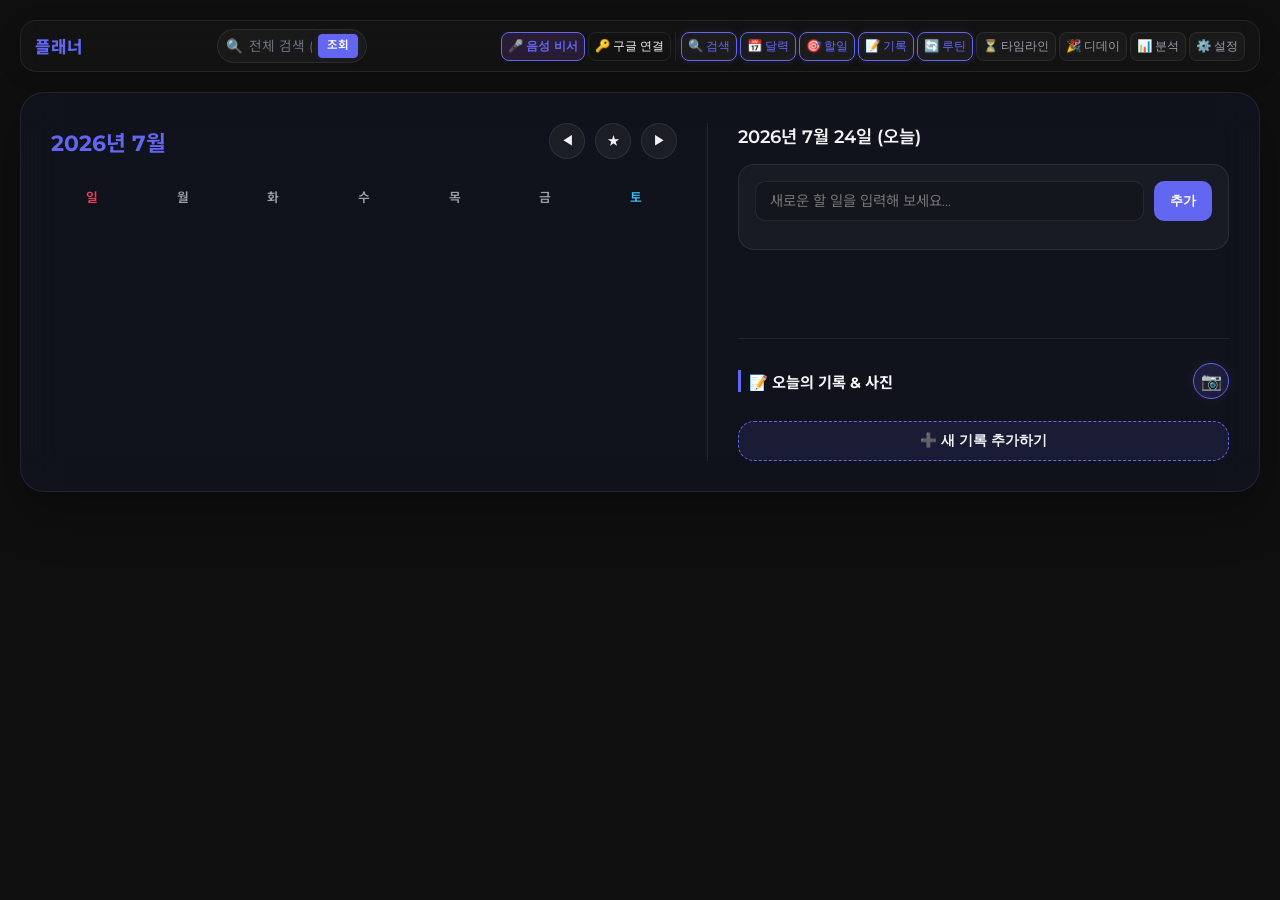
==== index.html @ 67be8838 "Add files via upload" ====
<!DOCTYPE html>
<html lang="ko">
<head>
  <meta charset="UTF-8">
  <meta name="viewport" content="width=device-width, initial-scale=1.0">
  <title>플래너</title>
  <meta name="description" content="카테고리별 할 일 관리와 달력이 연동되는 모던하고 직관적인 투두 플래너 웹 애플리케이션입니다.">
  <link rel="manifest" href="manifest.json">
  <meta name="theme-color" content="#6366f1">
  <link rel="apple-touch-icon" href="icon.svg">
  <script src="https://accounts.google.com/gsi/client"></script>
  <script src="https://cdnjs.cloudflare.com/ajax/libs/pdf.js/3.11.174/pdf.min.js"></script>
  <script>pdfjsLib.GlobalWorkerOptions.workerSrc = 'https://cdnjs.cloudflare.com/ajax/libs/pdf.js/3.11.174/pdf.worker.min.js';</script>
  <script src="https://cdnjs.cloudflare.com/ajax/libs/pdf-lib/1.17.1/pdf-lib.min.js"></script>
  <link rel="stylesheet" href="style.css?v=1788045702420">
  <link rel="stylesheet" href="drawing.css?v=1788045702420">
</head>
<body>
  <div class="main-wrapper" id="main-wrapper">
    <!-- Global App Header -->
    <header class="global-header">
      <div class="header-logo">
        <span class="logo-text">플래너</span>
      </div>
      <div class="header-search">
        <span class="search-icon">🔍</span>
        <input type="text" id="global-search-input" placeholder="전체 검색 (할일, 일기)..." autocomplete="off">
        <button type="button" id="btn-clear-search" style="display: none;" title="검색 지우기">✕</button>
        <button type="button" id="btn-search-lookup" class="ctrl-btn active" style="height: 24px; padding: 0 8px; font-size: 0.72rem; border-radius: 4px; flex-shrink: 0; line-height: 1.5;">조회</button>
        
        <!-- Floating Search Results Dropdown -->
        <div id="search-results-section" class="search-results-section hidden">
          <div class="search-results-header">
            <h3 class="search-results-title">🔍 검색 결과</h3>
            <button type="button" class="search-results-close-btn" id="btn-close-search-results">닫기</button>
          </div>
          <div id="search-results-grid"></div>
        </div>
      </div>
      <div class="header-controls" id="header-buttons-list">
        <button type="button" id="btn-global-mic" class="header-toggle-btn" title="음성 비서 (명령어 및 할 일 추가)" style="background-color: rgba(168, 85, 247, 0.15); color: var(--accent-color); border: 1px solid var(--accent-color); font-weight: bold;">
          🎤 <span class="btn-text">음성 비서</span>
        </button>
        <div class="header-gdrive-group" style="display: flex; gap: 4px; align-items: center; border-right: 1px solid var(--panel-border); padding-right: 6px; margin-right: 2px;">
          <button type="button" id="btn-header-gdrive-login" class="header-toggle-btn" title="구글 로그인" style="background-color: var(--bg-card); color: var(--text-primary); border: 1px solid var(--panel-border);">🔑 <span class="btn-text">구글 연결</span></button>
          <button type="button" id="btn-header-gdrive-backup" class="header-toggle-btn" title="드라이브 백업" disabled style="background-color: var(--bg-card); color: var(--text-primary); border: 1px solid var(--panel-border);">📤 <span class="btn-text">백업</span></button>
          <button type="button" id="btn-header-gdrive-restore" class="header-toggle-btn" title="드라이브 복원" disabled style="background-color: var(--bg-card); color: var(--text-primary); border: 1px solid var(--panel-border);">📥 <span class="btn-text">복원</span></button>
          <button type="button" id="btn-header-gdrive-logout" class="header-toggle-btn" title="연동 해제" style="display: none; background-color: var(--bg-card); color: var(--text-primary); border: 1px solid var(--panel-border);">🔌 <span class="btn-text">해제</span></button>
        </div>
        <button type="button" id="btn-toggle-search" class="header-toggle-btn active-view" title="🔍 검색창 보이기/숨기기" data-section-id="search">🔍 <span class="btn-text">검색</span></button>
        <button type="button" id="btn-toggle-calendar" class="header-toggle-btn active-view" title="📅 달력 보이기/숨기기" data-section-id="calendar">📅 <span class="btn-text">달력</span></button>
        <button type="button" id="btn-toggle-todos" class="header-toggle-btn active-view" title="🎯 할일 목록 보이기/숨기기" data-section-id="todos">🎯 <span class="btn-text">할일</span></button>
        <button type="button" id="btn-toggle-records" class="header-toggle-btn active-view" title="📝 오늘의 기록 보이기/숨기기" data-section-id="records">📝 <span class="btn-text">기록</span></button>
        <button type="button" id="btn-toggle-routines" class="header-toggle-btn active-view" title="🔄 루틴 관리 보이기/숨기기" data-section-id="routines">🔄 <span class="btn-text">루틴</span></button>
        <button type="button" id="btn-toggle-timeline" class="header-toggle-btn" title="⏳ 타임라인 보이기/숨기기" data-section-id="timeline">⏳ <span class="btn-text">타임라인</span></button>
        <button type="button" id="btn-toggle-ddays" class="header-toggle-btn" title="🎉 디데이/기념일 보이기/숨기기" data-section-id="ddays">🎉 <span class="btn-text">디데이</span></button>
        <button type="button" id="btn-toggle-analytics" class="header-toggle-btn" title="📊 통계/분석 보이기/숨기기" data-section-id="analytics">📊 <span class="btn-text">분석</span></button>
        <button type="button" id="btn-toggle-control-panel" class="header-toggle-btn" title="⚙️ 테마/설정 보이기/숨기기" data-section-id="settings">⚙️ <span class="btn-text">설정</span></button>
      </div>
    </header>

    <!-- Top Controller Bar -->
    <div class="control-panel collapsed" id="control-panel">
      <div class="control-group">
        <span class="control-label">화면 테마:</span>
        <button type="button" class="ctrl-btn active" id="btn-theme-dark">어둡게</button>
        <button type="button" class="ctrl-btn" id="btn-theme-light">밝게</button>
      </div>
      <div class="control-group">
        <span class="control-label">기기 보기:</span>
        <button type="button" class="ctrl-btn active" id="btn-pc-view">PC 보기</button>
        <button type="button" class="ctrl-btn" id="btn-phone-view">핸드폰 보기</button>
      </div>
      <div class="control-group">
        <span class="control-label">일정 삭제:</span>
        <button type="button" class="ctrl-btn" id="btn-clear-mode">지우기 모드</button>
      </div>
      <div class="control-group">
        <span class="control-label">링크 연결:</span>
        <button type="button" class="ctrl-btn active" id="btn-link-enable">이동 허용</button>
        <button type="button" class="ctrl-btn" id="btn-link-disable">이동 안 함</button>
      </div>
      <div class="control-group">
        <span class="control-label">복구 기능:</span>
        <button type="button" class="ctrl-btn active" id="btn-history-enable">활성화</button>
        <button type="button" class="ctrl-btn" id="btn-history-disable">비활성화</button>
      </div>
      <div class="control-row-group color-settings-row">
        <div class="control-group bg-color-group">
          <span class="control-label">배경 색상:</span>
          <div class="bg-presets-container">
            <button type="button" class="bg-preset-btn active" data-hue="0" title="그레이 (기본)" style="background: #475569;"></button>
            <button type="button" class="bg-preset-btn" data-hue="350" title="핑크 (Rose)" style="background: #fda4af;"></button>
            <button type="button" class="bg-preset-btn" data-hue="20" title="피치 (Peach)" style="background: #fed7aa;"></button>
            <button type="button" class="bg-preset-btn" data-hue="55" title="레몬 (Lemon)" style="background: #fef08a;"></button>
            <button type="button" class="bg-preset-btn" data-hue="145" title="민트 (Mint)" style="background: #a7f3d0;"></button>
            <button type="button" class="bg-preset-btn" data-hue="200" title="하늘 (Sky Blue)" style="background: #bae6fd;"></button>
            <button type="button" class="bg-preset-btn" data-hue="265" title="라벤더 (Lavender)" style="background: #ddd6fe;"></button>
          </div>
        </div>
        <div class="control-group font-slider-group">
          <span class="control-label">배경 농도:</span>
          <span class="font-size-label" id="bg-intensity-label">0</span>
          <input type="range" id="bg-intensity-slider" class="font-slider" min="0" max="100" value="0" step="1">
        </div>
        <div class="control-group bg-color-group">
          <span class="control-label">포인트 색상:</span>
          <div class="bg-presets-container">
            <button type="button" class="accent-preset-btn active" data-accent="indigo" title="소프트 인디고 (기본)" style="background: #818cf8;"></button>
            <button type="button" class="accent-preset-btn" data-accent="rose" title="소프트 코랄 로즈" style="background: #fb7185;"></button>
            <button type="button" class="accent-preset-btn" data-accent="pink" title="소프트 파스텔 핑크" style="background: #f472b6;"></button>
            <button type="button" class="accent-preset-btn" data-accent="amber" title="소프트 골드" style="background: #fbbf24;"></button>
            <button type="button" class="accent-preset-btn" data-accent="emerald" title="소프트 에메랄드" style="background: #34d399;"></button>
            <button type="button" class="accent-preset-btn" data-accent="teal" title="소프트 민트민트" style="background: #22d3ee;"></button>
            <button type="button" class="accent-preset-btn" data-accent="purple" title="소프트 라벤더" style="background: #c084fc;"></button>
          </div>
        </div>
        <div class="control-group font-slider-group">
          <span class="control-label">포인트 농도:</span>
          <span class="font-size-label" id="accent-intensity-label">100</span>
          <input type="range" id="accent-intensity-slider" class="font-slider" min="0" max="100" value="100" step="1">
        </div>
      </div>



      <!-- Font Size Modal Trigger Button (Visible on PC, hidden on Mobile) -->
      <div class="control-group pc-font-btn-group">
        <span class="control-label">화면 글씨 크기:</span>
        <button type="button" class="ctrl-btn" id="btn-open-font-size-modal" style="font-weight: 600; display: flex; align-items: center; gap: 6px; height: 32px; border-radius: 6px;">
          🔎 글자/날짜 크기 조절
        </button>
      </div>

      <!-- Mobile Font Size Sliders (Visible on Mobile, hidden on PC) -->
      <div class="control-group font-slider-group mobile-font-sliders">
        <span class="control-label">글씨 크기:</span>
        <span class="font-size-label" id="font-size-label">16px</span>
        <input type="range" id="font-size-slider" class="font-slider" min="10" max="28" value="16" step="1">
      </div>
      <div class="control-group font-slider-group mobile-font-sliders">
        <span class="control-label">날짜 크기:</span>
        <span class="font-size-label" id="date-size-label">14px</span>
        <input type="range" id="date-size-slider" class="font-slider" min="10" max="28" value="14" step="1">
      </div>
      <div class="control-row-group text-settings-row" style="margin-top: 10px; padding-top: 10px; border-top: 1px dashed var(--panel-border); width: 100%; display: flex; flex-wrap: wrap; gap: 16px;">
        <div class="control-group title-custom-group" style="margin: 0;">
          <span class="control-label">플래너 제목:</span>
          <input type="text" id="custom-app-title-input" class="edit-cat-select" placeholder="플래너 제목 입력" style="width: 160px; height: 32px; padding: 0 10px; font-size: 0.85rem; border-radius: 6px;">
        </div>
        <div class="control-group emoji-custom-group" style="margin: 0; width: 100%; display: flex; flex-direction: column; align-items: flex-start; gap: 8px; flex-grow: 1;">
          <span class="control-label">탭 아이콘 변경:</span>
          <button type="button" class="ctrl-btn" id="btn-open-tab-icons-modal" style="width: 100%; max-width: 240px; height: 36px; font-weight: 600; border-radius: 8px; display: flex; align-items: center; justify-content: center; gap: 6px;">🎨 탭 아이콘 & 이름 설정</button>
        </div>
        
        <!-- Google Drive Backup & Sync -->
        <div class="control-group gdrive-custom-group" style="margin: 0; width: 100%; display: flex; flex-direction: column; align-items: flex-start; gap: 8px; flex-grow: 2; white-space: normal;">
          <span class="control-label" style="white-space: normal;">💾 구글 드라이브 연동 & 백업:</span>
          <div style="display: flex; flex-wrap: wrap; gap: 8px; width: 100%; white-space: normal;">
            <button type="button" class="ctrl-btn" id="btn-gdrive-login" style="font-weight: 600; display: flex; align-items: center; gap: 6px;">🔑 구글 로그인</button>
            <button type="button" class="ctrl-btn" id="btn-gdrive-backup" disabled style="font-weight: 600; display: flex; align-items: center; gap: 6px;">📤 드라이브 백업</button>
            <button type="button" class="ctrl-btn" id="btn-gdrive-restore" disabled style="font-weight: 600; display: flex; align-items: center; gap: 6px;">📥 드라이브 복원</button>
            <button type="button" class="ctrl-btn" id="btn-gdrive-logout" style="font-weight: 600; display: flex; align-items: center; gap: 6px; display: none;">🔌 연동 해제</button>
          </div>
          <div style="width: 100%; max-width: 100%; font-size: 0.72rem; color: var(--text-secondary); line-height: 1.4; display: flex; flex-direction: column; gap: 6px; box-sizing: border-box; white-space: normal;">
            <div style="display: flex; align-items: center; gap: 6px; flex-wrap: wrap; width: 100%; box-sizing: border-box; white-space: normal;">
              <span id="gdrive-status-badge" style="background: rgba(239,68,68,0.15); color: #ef4444; border: 1px solid #ef4444; padding: 2px 6px; border-radius: 4px; font-weight: 700; white-space: nowrap; flex-shrink: 0;">연결 안 됨</span>
              <span id="gdrive-user-info" style="flex: 1; min-width: 150px; word-break: keep-all; overflow-wrap: anywhere; white-space: normal;">구글 로그인 시 클라우드 실시간 동기화</span>
            </div>
            <!-- Client ID Input -->
            <div style="background: rgba(255,255,255,0.02); border: 1px solid var(--panel-border); border-radius: 6px; padding: 6px 10px; width: 100%; box-sizing: border-box; white-space: normal;">
              <label for="gdrive-client-id-input" style="font-weight: 600; display: block; margin-bottom: 4px; color: var(--text-primary); white-space: normal; word-break: keep-all;">구글 Client ID 입력 (구글 클라우드 콘솔 발급):</label>
              <div style="display: flex; gap: 6px; width: 100%; white-space: normal;">
                <input type="text" id="gdrive-client-id-input" class="edit-cat-select" placeholder="구글 클라이언트 ID 입력" style="flex-grow: 1; width: 100%; min-width: 0; height: 28px; font-size: 0.75rem; padding: 0 6px; border-radius: 6px; background: rgba(0,0,0,0.2); border: 1px solid var(--panel-border); color: var(--text-primary); outline: none; box-sizing: border-box;">
                <button type="button" id="btn-gdrive-client-id-save" class="ctrl-btn active" style="height: 28px; font-size: 0.75rem; padding: 0 12px; border-radius: 6px; font-weight: 600; white-space: nowrap; flex-shrink: 0;">등록</button>
              </div>
              <p style="margin: 4px 0 0 0; font-size: 0.65rem; color: var(--text-muted); line-height: 1.35; white-space: normal; word-break: keep-all; overflow-wrap: anywhere;">* 로컬 환경에서 백업이 동작하려면 직접 발급받은 Google OAuth 2.0 Web Client ID 기입이 필요합니다.</p>
            </div>
          </div>
        </div>
        
        <!-- Local Backup & Restore -->
        <div class="control-group local-backup-group" style="margin: 0; width: 100%; display: flex; flex-direction: column; align-items: flex-start; gap: 8px; flex-grow: 2; white-space: normal; padding-top: 10px; border-top: 1px dashed var(--panel-border);">
          <span class="control-label" style="white-space: normal;">💾 기기 로컬 백업 & 복원:</span>
          <div style="display: flex; flex-wrap: wrap; gap: 8px; width: 100%; white-space: normal;">
            <button type="button" class="ctrl-btn" id="btn-local-backup" style="font-weight: 600; display: flex; align-items: center; gap: 6px;">📥 기기에 백업 저장</button>
            <label class="ctrl-btn" style="font-weight: 600; display: flex; align-items: center; gap: 6px; cursor: pointer;">
              📤 백업 파일로 복원
              <input type="file" id="local-restore-input" accept=".json" style="display: none;">
            </label>
          </div>
          <p style="margin: 0; font-size: 0.65rem; color: var(--text-muted); line-height: 1.35; white-space: normal; word-break: keep-all; overflow-wrap: anywhere;">* 안드로이드 PWA 환경에서도 다운로드가 차단되지 않도록 Data URI 방식으로 안전하게 파일을 생성합니다.</p>
        </div>
      </div>
    </div>

    <!-- Main App Container -->
    <main class="app-container" id="app">



      <!-- Copy Mode Banner -->
      <div id="copy-mode-banner" class="copy-mode-banner hidden">
        <span>🎯 달력에서 날짜를 클릭하면 이 할 일이 해당 날짜에 복사됩니다.</span>
        <button type="button" id="btn-exit-copy-mode">완료</button>
      </div>

      <!-- Left Calendar Section -->
      <section class="calendar-section" aria-label="달력">
        <div class="calendar-header">
          <h1 class="calendar-title" id="calendar-month-year">2026년 7월</h1>
          <div class="nav-buttons">
            <button type="button" class="nav-btn" id="prev-month-btn" aria-label="이전 달로 이동">◀</button>
            <button type="button" class="nav-btn" id="today-btn" aria-label="오늘 날짜로 이동">★</button>
            <button type="button" class="nav-btn" id="next-month-btn" aria-label="다음 달로 이동">▶</button>
          </div>
        </div>
        
        <div class="calendar-grid" id="calendar-grid">
          <!-- Day names -->
          <div class="day-name">일</div>
          <div class="day-name">월</div>
          <div class="day-name">화</div>
          <div class="day-name">수</div>
          <div class="day-name">목</div>
          <div class="day-name">금</div>
          <div class="day-name">토</div>
          
          <!-- Days will be generated dynamically by JavaScript -->
        </div>
      </section>

      <!-- Right Todo Section -->
      <section class="todo-section" aria-label="할 일 목록">

        <div class="selected-date-title">
          <span id="selected-date-display">2026년 7월 24일 (오늘)</span>
        </div>

        <!-- Add Todo Panel -->
        <div class="todo-input-container">
          <div class="todo-input-row">
            <input type="text" id="todo-input-field" class="todo-input" placeholder="새로운 할 일을 입력해 보세요..." autocomplete="off">
            <button type="button" id="add-todo-btn" class="add-btn">추가</button>
          </div>
          
          <!-- Category Picker & Routine Checkbox -->
          <div class="todo-options-row">
            <div class="category-picker" id="category-selector">
              <!-- Dynamically populated by JS -->
            </div>

            <!-- Add Category Panel (Hidden by default) -->
            <div class="category-form-panel hidden" id="category-form-panel">
              <div class="category-form-header">
                <span>새 카테고리 추가</span>
                <span class="preview-badge" id="category-preview">미리보기</span>
              </div>
              <div class="category-form-body">
                <div class="form-row">
                  <input type="text" id="new-cat-name" placeholder="이름 (최대 6자)" maxlength="6" autocomplete="off">
                  <div class="color-picker-wrapper">
                    <input type="color" id="new-cat-color" value="#a855f7" title="색상 선택">
                  </div>
                </div>
                <div class="form-row">
                  <span class="color-picker-label" style="font-size: 0.75rem; color: var(--text-secondary); white-space: nowrap;">연속 색상:</span>
                  <input type="range" id="new-cat-hue" min="0" max="360" value="270" class="hue-slider" title="색상 선택 스펙트럼">
                </div>
                <div class="form-row">
                  <span class="color-picker-label" style="font-size: 0.75rem; color: var(--text-secondary); white-space: nowrap;">연속 명도:</span>
                  <input type="range" id="new-cat-lightness" min="15" max="85" value="60" class="lightness-slider" title="색상 명도 조절">
                </div>
                <div class="preset-colors-row" id="preset-colors-list">
                  <!-- Presets will be rendered dynamically by JS -->
                </div>
              </div>
              <div class="category-form-actions">
                <button type="button" class="cat-form-btn save" id="btn-save-category">추가</button>
                <button type="button" class="cat-form-btn cancel" id="btn-cancel-category">취소</button>
              </div>
            </div>

            <!-- Routine Repetition Checkbox & Important Checkbox & Time Picker -->
            <div style="display: flex; justify-content: space-between; align-items: center; flex-wrap: wrap; gap: 8px;">
              <div style="display: flex; align-items: center; gap: 14px; flex-wrap: wrap;">
                <label class="routine-label" for="routine-checkbox" style="margin: 0;">
                  <input type="checkbox" id="routine-checkbox" class="routine-checkbox">
                  <span>매일 반복 (루틴)</span>
                </label>
                <label class="important-label" for="important-checkbox" style="margin: 0; display: inline-flex; align-items: center; gap: 6px; cursor: pointer; font-size: 0.8rem; color: #fbbf24; font-weight: 600;">
                  <input type="checkbox" id="important-checkbox" class="important-checkbox">
                  <span>⭐ 중요</span>
                </label>
              </div>

              <!-- Custom Time Selector Trigger & Dropdown -->
              <div class="todo-time-custom-container">
                <button type="button" id="btn-todo-time-trigger" class="todo-time-trigger-btn">⏰ 시간 설정</button>
                
                <div id="todo-time-dropdown" class="todo-time-dropdown hidden">
                  <div class="todo-time-dropdown-body">
                    <div class="time-ampm-group">
                      <button type="button" class="time-ampm-btn active" id="btn-time-ampm-am" data-ampm="AM">오전</button>
                      <button type="button" class="time-ampm-btn" id="btn-time-ampm-pm" data-ampm="PM">오후</button>
                    </div>
                    <select id="todo-custom-hour" class="todo-custom-time-select">
                      <option value="">시</option>
                      <option value="12">12시</option>
                      <option value="01">1시</option>
                      <option value="02">2시</option>
                      <option value="03">3시</option>
                      <option value="04">4시</option>
                      <option value="05">5시</option>
                      <option value="06">6시</option>
                      <option value="07">7시</option>
                      <option value="08">8시</option>
                      <option value="09">9시</option>
                      <option value="10">10시</option>
                      <option value="11">11시</option>
                    </select>
                    <select id="todo-custom-min" class="todo-custom-time-select">
                      <option value="">분</option>
                      <option value="00">00분</option>
                      <option value="05">05분</option>
                      <option value="10">10분</option>
                      <option value="15">15분</option>
                      <option value="20">20분</option>
                      <option value="25">25분</option>
                      <option value="30">30분</option>
                      <option value="35">35분</option>
                      <option value="40">40분</option>
                      <option value="45">45분</option>
                      <option value="50">50분</option>
                      <option value="55">55분</option>
                    </select>
                  </div>
                  <div class="todo-time-shortcuts">
                    <button type="button" class="todo-time-shortcut-btn" id="btn-time-shortcut-midnight">🌙 자정</button>
                    <button type="button" class="todo-time-shortcut-btn" id="btn-time-shortcut-noon">☀️ 정오</button>
                  </div>
                  <div class="todo-time-dropdown-footer">
                    <button type="button" id="btn-todo-time-confirm" class="todo-time-confirm-btn">확인</button>
                    <button type="button" id="btn-todo-time-clear" class="todo-time-clear-btn">지우기</button>
                  </div>
                </div>
              </div>
            </div>
          </div>
        </div>

        <!-- Todo Category Filter Tabs -->
        <div class="todo-cat-filter-container" id="todo-cat-filter-container">
          <div class="todo-cat-filter-tabs" id="todo-cat-filter-tabs" role="tablist" aria-label="카테고리별 할일 필터">
            <!-- Dynamically populated category filter tabs: [전체] [건강] [가정] ... -->
          </div>
        </div>

        <!-- Todo List -->
        <div class="todo-list" id="todo-items-list" role="list">
          <!-- Dynamically populated todo items -->
        </div>

        <!-- Records Wrapper Block -->
        <div class="records-wrapper-block" id="records-wrapper-block">
          <!-- Diary Section (Header & Records) -->
          <div class="diary-section-header">
            <h3 class="diary-section-title">📝 오늘의 기록 & 사진</h3>
            <button type="button" id="btn-toggle-all-photos" class="record-photo-toggle-btn active-view" title="📷 기록 사진 보이기/숨기기">📷</button>
          </div>
          <div class="diary-section" id="diary-section">
            <div class="records-container" id="records-list-container">
              <!-- Dynamically populated list of records -->
            </div>
            
            <!-- Add New Record Creator Box (Collapsible/Toggleable) -->
            <div id="new-record-creator" class="record-card hidden">
              <div style="position: relative;">
                <textarea id="new-record-text" class="diary-textarea" placeholder="일과 생각, 감정 기록..." autocomplete="off" style="padding-right: 80px;"></textarea>
                <button type="button" class="dictation-btn" id="btn-dictate-record" title="음성 입력 텍스트 변환(STT)" style="top: 50%; right: 46px; transform: translateY(-50%);">🎙️</button>
                
              </div>
              
              <div class="diary-media-row">
                <label class="diary-photo-upload-label" for="new-record-photo-input">
                  <input type="file" id="new-record-photo-input" accept="image/*,video/*,application/pdf" class="diary-file-input" multiple>
                  <span class="upload-icon">📷</span> 첨부
                </label>
                <span id="new-record-save-status" class="diary-save-status">기록 추가 중...</span>
              </div>
              
              <div id="new-record-previews" class="record-draft-previews">
                <!-- Uploaded thumbnail drafts will be listed here -->
              </div>
              <div id="new-record-audio-previews" class="audio-previews-container" style="display: flex; flex-direction: column; gap: 8px; margin-top: 8px;"></div>
              
              <button type="button" id="btn-toggle-new-record-drawing" class="diary-photo-upload-label" style="margin-top:10px; display:block; width:100%; text-align:left; background:transparent; border:none; cursor:pointer;">
                <span class="upload-icon">🎨</span> 손그림 그리기 (열기/닫기)
              </button>
              <div id="new-record-drawing-container" class="diary-drawing-container hidden" style="display: none;"></div>

              <div class="record-actions">
                <button type="button" id="btn-save-new-record" class="record-btn save">💾 등록하기</button>
                <button type="button" id="btn-cancel-new-record" class="record-btn cancel">취소</button>
              </div>
            </div>

            <!-- Trigger button to add a new record -->
            <div class="add-record-trigger-container" id="add-record-trigger-box">
              <button type="button" id="btn-add-record-trigger" class="add-record-trigger-btn">
                ➕ 새 기록 추가하기
              </button>
            </div>
          </div>
        </div>
      </section>

      <!-- Routines Panel -->
      <section id="routines-panel" class="routines-panel hidden">
        <div class="routines-header">
          <h2 class="routines-title">🔄 루틴 관리</h2>
          <div style="font-size: 0.85rem; color: var(--text-secondary);">매일 반복되는 할 일(루틴)을 한눈에 보고 관리하세요.</div>
        </div>
        <div class="routine-input-container">
          <div class="todo-input-row">
            <input type="text" id="new-routine-input" class="todo-input" placeholder="새로운 루틴을 입력하세요..." autocomplete="off">
            <button type="button" id="add-routine-btn" class="add-btn">추가</button>
          </div>
          <div class="todo-options-row" style="flex-wrap: wrap; gap: 8px;">
            <div class="category-picker" id="routine-category-selector" style="flex: 1; min-width: 200px;">
              <!-- Dynamically populated by JS -->
            </div>
            <div class="routine-date-range-picker" style="display: flex; gap: 4px; align-items: center; flex-wrap: wrap;">
              <span style="font-size: 0.8rem; color: var(--text-secondary); white-space: nowrap;">기간 (선택):</span>
              <input type="date" id="new-routine-start" class="todo-input" style="width: 130px; padding: 6px; font-size: 0.8rem;">
              <span style="color: var(--text-secondary);">~</span>
              <input type="date" id="new-routine-end" class="todo-input" style="width: 130px; padding: 6px; font-size: 0.8rem;">
            </div>
          </div>
        </div>
        <div id="routines-list-container" class="routines-list">
          <!-- Dynamically populated routines -->
        </div>
      </section>

      <!-- Timeline Panel -->
      <section id="timeline-panel" class="timeline-panel hidden">
        <div class="timeline-header">
          <h2 class="timeline-title">⏳ 타임라인</h2>
          <div style="font-size: 0.85rem; color: var(--text-secondary);">과거부터 현재까지 기록한 모든 일기와 할 일을 시간의 흐름대로 모아봅니다.</div>
        </div>
        <div id="timeline-list" class="timeline-list">
          <!-- Timeline date cards will be populated dynamically -->
        </div>
      </section>

      <!-- D-day Panel -->
      <section id="ddays-panel" class="ddays-panel hidden">
        <div class="ddays-header">
          <div style="display: flex; justify-content: space-between; align-items: center; flex-wrap: wrap; gap: 12px;">
            <div>
              <h2 class="ddays-title">🎉 디데이 & 기념일</h2>
              <div style="font-size: 0.85rem; color: var(--text-secondary);">소중한 기념일과 다가오는 일정을 디데이 카드로 편리하게 정리합니다.</div>
            </div>
            <button type="button" id="btn-add-dday-trigger" class="ctrl-btn active" style="font-weight: 600; display: flex; align-items: center; gap: 6px;">
              ➕ 디데이 추가
            </button>
          </div>
        </div>
        <div id="ddays-list" class="ddays-grid">
          <!-- D-day cards populated dynamically -->
        </div>
      </section>

      <!-- Analytics Dashboard Panel -->
      <section id="analytics-panel" class="analytics-panel hidden">
        <h2 class="analytics-title">📊 일정 성취도 분석</h2>
      
      <!-- Overall Stats Summary Cards -->
      <div class="stats-summary-grid">
        <div class="stats-card clickable" id="stats-card-overall" title="클릭하여 카테고리별 세부 일자 분석 보기">
          <div class="stats-card-val" id="stats-total-rate">0%</div>
          <div class="stats-card-lbl">전체 성취율 (상세 보기 클릭)</div>
          <div class="stats-progress-bar"><div class="stats-progress-fill" id="stats-total-progress"></div></div>
        </div>
        <div class="stats-card clickable" id="stats-card-completed" title="클릭하여 완료한 할 일 목록 보기">
          <div class="stats-card-val" id="stats-completed-count">0</div>
          <div class="stats-card-lbl">완료한 할 일 (상세 보기 클릭)</div>
        </div>
        <div class="stats-card clickable" id="stats-card-pending" title="클릭하여 남은 할 일 목록 보기">
          <div class="stats-card-val" id="stats-pending-count">0</div>
          <div class="stats-card-lbl">남은 할 일 (상세 보기 클릭)</div>
        </div>
      </div>

      <!-- Drilldown Details Panels (Hidden by default) -->
      <div id="overall-drilldown-panel" class="drilldown-panel hidden">
        <h3 class="drilldown-title">📋 카테고리별/할 일 항목별 상세 성취 기록</h3>
        <div id="drilldown-categories-list" class="drilldown-list">
          <!-- Dynamically populated categories, tasks, and date tiles -->
        </div>
      </div>

      <div id="completed-drilldown-panel" class="drilldown-panel hidden">
        <h3 class="drilldown-title">🟢 완료한 할 일 상세 목록</h3>
        <div id="drilldown-completed-list" class="drilldown-list">
          <!-- Grouped by date: Date -> Tasks -->
        </div>
      </div>

      <div id="pending-drilldown-panel" class="drilldown-panel hidden">
        <h3 class="drilldown-title">🔴 남은 할 일 상세 목록</h3>
        <div id="drilldown-pending-list" class="drilldown-list">
          <!-- Grouped by date: Date -> Tasks -->
        </div>
      </div>

      <!-- Main Analysis Tabs / Controls -->
      <div class="analytics-tabs-container">
        <div class="analytics-tab-buttons">
          <button type="button" class="analytics-tab-btn active" id="tab-btn-categories">카테고리별 성취도</button>
          <button type="button" class="analytics-tab-btn" id="tab-btn-todos">할 일 항목별 추적</button>
          <button type="button" class="analytics-tab-btn" id="tab-btn-routines">루틴 달성 현황</button>
        </div>

        <!-- Category Analytics View -->
        <div class="analytics-tab-view" id="view-categories">
          <div class="chart-container">
            <h3 class="chart-title">카테고리별 비교 그래프</h3>
            <div class="bar-chart" id="category-bar-chart">
              <!-- Dynamically populated bars -->
            </div>
          </div>
        </div>

        <!-- Individual Todo Analytics View -->
        <div class="analytics-tab-view hidden" id="view-todos">
          <div class="todo-tracker-controls">
            <label for="tracker-todo-select">할 일 선택:</label>
            <select id="tracker-todo-select" class="tracker-select">
              <!-- Dynamically populated unique todo list -->
            </select>
          </div>

          <div class="todo-tracker-results">
            <div class="todo-tracker-summary" id="todo-tracker-summary-text">
              할 일을 선택하시면 완료 기록 분석이 나타납니다.
            </div>
            
            <!-- Timeline of completion history -->
            <div class="tracker-history-grid" id="tracker-history-grid">
              <!-- Dynamically populated dates -->
            </div>
          </div>
        </div>

        <!-- Routines Analytics View -->
        <div class="analytics-tab-view hidden" id="view-routines">
          <div class="chart-container">
            <h3 class="chart-title">🔥 루틴 실천 통계</h3>
            <div id="routine-stats-container" style="display: flex; flex-direction: column; gap: 12px; margin-top: 16px;">
              <!-- Dynamically populated routine stats -->
            </div>
          </div>
        </div>
      </div>
    </section>
  </main>
</div>

  <!-- Image Lightbox Modal -->
  <div id="image-lightbox-modal" class="lightbox-modal hidden">
    <div class="lightbox-backdrop" id="lightbox-backdrop"></div>
    <div class="lightbox-content">
      <button type="button" class="lightbox-close" id="btn-close-lightbox" title="닫기">&times;</button>
      <button type="button" class="lightbox-nav-btn prev" id="btn-prev-lightbox" title="이전 사진">&lsaquo;</button>
      <button type="button" class="lightbox-nav-btn next" id="btn-next-lightbox" title="다음 사진">&rsaquo;</button>
      <img id="lightbox-image" src="" alt="크게 보기">
      <div class="lightbox-counter" id="lightbox-counter">1 / 1</div>
      <div class="lightbox-actions" style="display: flex; gap: 10px; align-items: center; justify-content: center; flex-wrap: wrap;">
        <button type="button" id="btn-lightbox-rotate" class="lightbox-action-btn" title="사진 회전">🔄 회전</button>
        <a id="lightbox-download-link" href="" download="record-photo.jpg" class="lightbox-download-btn">
          📥 사진 다운로드
        </a>
      </div>
    </div>
  </div>

  <!-- Centered Tab Icon Emoji Picker Modal -->
  <div id="tab-emoji-picker-modal" class="tab-emoji-modal hidden">
    <div class="tab-emoji-backdrop" id="emoji-picker-backdrop"></div>
    <div class="tab-emoji-content" style="width: 90%; max-width: 480px; padding: 20px; border-radius: 16px; background: var(--panel-bg); border: 1px solid var(--panel-border); box-shadow: 0 20px 40px rgba(0,0,0,0.5); backdrop-filter: blur(25px); -webkit-backdrop-filter: blur(25px); box-sizing: border-box;">
      <h3 style="margin-top: 0; margin-bottom: 16px; font-size: 1.1rem; font-weight: 700; color: var(--text-primary); text-align: center;">🎨 탭 아이콘 & 이름 설정</h3>
      
      <div class="modal-tab-rows-container" style="display: flex; flex-direction: column; gap: 12px; margin-bottom: 20px;">
        
        <!-- Search Row -->
        <div class="modal-tab-row" style="display: flex; align-items: center; justify-content: space-between; gap: 8px;">
          <span style="font-size: 0.85rem; font-weight: 600; color: var(--text-secondary); min-width: 45px; text-align: left;">검색:</span>
          <input type="text" id="modal-input-search" class="edit-cat-select" style="width: 70px; height: 28px; padding: 0 6px; font-size: 0.85rem; border-radius: 6px; text-align: center; background: rgba(255,255,255,0.03); border: 1px solid var(--panel-border); color: var(--text-primary); outline: none;">
          <div class="modal-row-presets" data-input-id="modal-input-search" style="display: flex; gap: 6px;">
            <button type="button" class="emoji-preset-btn-item" style="background: transparent; border: none; cursor: pointer; padding: 2px; font-size: 0.95rem;">🔍</button>
            <button type="button" class="emoji-preset-btn-item" style="background: transparent; border: none; cursor: pointer; padding: 2px; font-size: 0.95rem;">🔎</button>
            <button type="button" class="emoji-preset-btn-item" style="background: transparent; border: none; cursor: pointer; padding: 2px; font-size: 0.95rem;">⚡</button>
            <button type="button" class="emoji-preset-btn-item" style="background: transparent; border: none; cursor: pointer; padding: 2px; font-size: 0.95rem;">🔮</button>
            <button type="button" class="emoji-preset-btn-item" style="background: transparent; border: none; cursor: pointer; padding: 2px; font-size: 0.95rem;">👀</button>
          </div>
        </div>

        <!-- Calendar Row -->
        <div class="modal-tab-row" style="display: flex; align-items: center; justify-content: space-between; gap: 8px;">
          <span style="font-size: 0.85rem; font-weight: 600; color: var(--text-secondary); min-width: 45px; text-align: left;">달력:</span>
          <input type="text" id="modal-input-calendar" class="edit-cat-select" style="width: 70px; height: 28px; padding: 0 6px; font-size: 0.85rem; border-radius: 6px; text-align: center; background: rgba(255,255,255,0.03); border: 1px solid var(--panel-border); color: var(--text-primary); outline: none;">
          <div class="modal-row-presets" data-input-id="modal-input-calendar" style="display: flex; gap: 6px;">
            <button type="button" class="emoji-preset-btn-item" style="background: transparent; border: none; cursor: pointer; padding: 2px; font-size: 0.95rem;">📅</button>
            <button type="button" class="emoji-preset-btn-item" style="background: transparent; border: none; cursor: pointer; padding: 2px; font-size: 0.95rem;">📆</button>
            <button type="button" class="emoji-preset-btn-item" style="background: transparent; border: none; cursor: pointer; padding: 2px; font-size: 0.95rem;">🗓️</button>
            <button type="button" class="emoji-preset-btn-item" style="background: transparent; border: none; cursor: pointer; padding: 2px; font-size: 0.95rem;">🌙</button>
            <button type="button" class="emoji-preset-btn-item" style="background: transparent; border: none; cursor: pointer; padding: 2px; font-size: 0.95rem;">⭐</button>
          </div>
        </div>

        <!-- Todos Row -->
        <div class="modal-tab-row" style="display: flex; align-items: center; justify-content: space-between; gap: 8px;">
          <span style="font-size: 0.85rem; font-weight: 600; color: var(--text-secondary); min-width: 45px; text-align: left;">할일:</span>
          <input type="text" id="modal-input-todos" class="edit-cat-select" style="width: 70px; height: 28px; padding: 0 6px; font-size: 0.85rem; border-radius: 6px; text-align: center; background: rgba(255,255,255,0.03); border: 1px solid var(--panel-border); color: var(--text-primary); outline: none;">
          <div class="modal-row-presets" data-input-id="modal-input-todos" style="display: flex; gap: 6px;">
            <button type="button" class="emoji-preset-btn-item" style="background: transparent; border: none; cursor: pointer; padding: 2px; font-size: 0.95rem;">🎯</button>
            <button type="button" class="emoji-preset-btn-item" style="background: transparent; border: none; cursor: pointer; padding: 2px; font-size: 0.95rem;">✅</button>
            <button type="button" class="emoji-preset-btn-item" style="background: transparent; border: none; cursor: pointer; padding: 2px; font-size: 0.95rem;">📋</button>
            <button type="button" class="emoji-preset-btn-item" style="background: transparent; border: none; cursor: pointer; padding: 2px; font-size: 0.95rem;">📌</button>
            <button type="button" class="emoji-preset-btn-item" style="background: transparent; border: none; cursor: pointer; padding: 2px; font-size: 0.95rem;">🔔</button>
          </div>
        </div>

        <!-- Records Row -->
        <div class="modal-tab-row" style="display: flex; align-items: center; justify-content: space-between; gap: 8px;">
          <span style="font-size: 0.85rem; font-weight: 600; color: var(--text-secondary); min-width: 45px; text-align: left;">기록:</span>
          <input type="text" id="modal-input-records" class="edit-cat-select" style="width: 70px; height: 28px; padding: 0 6px; font-size: 0.85rem; border-radius: 6px; text-align: center; background: rgba(255,255,255,0.03); border: 1px solid var(--panel-border); color: var(--text-primary); outline: none;">
          <div class="modal-row-presets" data-input-id="modal-input-records" style="display: flex; gap: 6px;">
            <button type="button" class="emoji-preset-btn-item" style="background: transparent; border: none; cursor: pointer; padding: 2px; font-size: 0.95rem;">📝</button>
            <button type="button" class="emoji-preset-btn-item" style="background: transparent; border: none; cursor: pointer; padding: 2px; font-size: 0.95rem;">✍️</button>
            <button type="button" class="emoji-preset-btn-item" style="background: transparent; border: none; cursor: pointer; padding: 2px; font-size: 0.95rem;">📔</button>
            <button type="button" class="emoji-preset-btn-item" style="background: transparent; border: none; cursor: pointer; padding: 2px; font-size: 0.95rem;">📓</button>
            <button type="button" class="emoji-preset-btn-item" style="background: transparent; border: none; cursor: pointer; padding: 2px; font-size: 0.95rem;">💭</button>
          </div>
        </div>

        <!-- Routines Row -->
        <div class="modal-tab-row" style="display: flex; align-items: center; justify-content: space-between; gap: 8px;">
          <span style="font-size: 0.85rem; font-weight: 600; color: var(--text-secondary); min-width: 45px; text-align: left;">루틴:</span>
          <input type="text" id="modal-input-routines" class="edit-cat-select" style="width: 70px; height: 28px; padding: 0 6px; font-size: 0.85rem; border-radius: 6px; text-align: center; background: rgba(255,255,255,0.03); border: 1px solid var(--panel-border); color: var(--text-primary); outline: none;">
          <div class="modal-row-presets" data-input-id="modal-input-routines" style="display: flex; gap: 6px;">
            <button type="button" class="emoji-preset-btn-item" style="background: transparent; border: none; cursor: pointer; padding: 2px; font-size: 0.95rem;">🔄</button>
            <button type="button" class="emoji-preset-btn-item" style="background: transparent; border: none; cursor: pointer; padding: 2px; font-size: 0.95rem;">♾️</button>
            <button type="button" class="emoji-preset-btn-item" style="background: transparent; border: none; cursor: pointer; padding: 2px; font-size: 0.95rem;">♻️</button>
            <button type="button" class="emoji-preset-btn-item" style="background: transparent; border: none; cursor: pointer; padding: 2px; font-size: 0.95rem;">🔁</button>
            <button type="button" class="emoji-preset-btn-item" style="background: transparent; border: none; cursor: pointer; padding: 2px; font-size: 0.95rem;">💪</button>
          </div>
        </div>

        <!-- Analytics Row -->
        <div class="modal-tab-row" style="display: flex; align-items: center; justify-content: space-between; gap: 8px;">
          <span style="font-size: 0.85rem; font-weight: 600; color: var(--text-secondary); min-width: 45px; text-align: left;">분석:</span>
          <input type="text" id="modal-input-analytics" class="edit-cat-select" style="width: 70px; height: 28px; padding: 0 6px; font-size: 0.85rem; border-radius: 6px; text-align: center; background: rgba(255,255,255,0.03); border: 1px solid var(--panel-border); color: var(--text-primary); outline: none;">
          <div class="modal-row-presets" data-input-id="modal-input-analytics" style="display: flex; gap: 6px;">
            <button type="button" class="emoji-preset-btn-item" style="background: transparent; border: none; cursor: pointer; padding: 2px; font-size: 0.95rem;">📊</button>
            <button type="button" class="emoji-preset-btn-item" style="background: transparent; border: none; cursor: pointer; padding: 2px; font-size: 0.95rem;">📈</button>
            <button type="button" class="emoji-preset-btn-item" style="background: transparent; border: none; cursor: pointer; padding: 2px; font-size: 0.95rem;">💡</button>
            <button type="button" class="emoji-preset-btn-item" style="background: transparent; border: none; cursor: pointer; padding: 2px; font-size: 0.95rem;">🍀</button>
            <button type="button" class="emoji-preset-btn-item" style="background: transparent; border: none; cursor: pointer; padding: 2px; font-size: 0.95rem;">🔥</button>
          </div>
        </div>

        <!-- Settings Row -->
        <div class="modal-tab-row" style="display: flex; align-items: center; justify-content: space-between; gap: 8px;">
          <span style="font-size: 0.85rem; font-weight: 600; color: var(--text-secondary); min-width: 45px; text-align: left;">설정:</span>
          <input type="text" id="modal-input-settings" class="edit-cat-select" style="width: 70px; height: 28px; padding: 0 6px; font-size: 0.85rem; border-radius: 6px; text-align: center; background: rgba(255,255,255,0.03); border: 1px solid var(--panel-border); color: var(--text-primary); outline: none;">
          <div class="modal-row-presets" data-input-id="modal-input-settings" style="display: flex; gap: 6px;">
            <button type="button" class="emoji-preset-btn-item" style="background: transparent; border: none; cursor: pointer; padding: 2px; font-size: 0.95rem;">⚙️</button>
            <button type="button" class="emoji-preset-btn-item" style="background: transparent; border: none; cursor: pointer; padding: 2px; font-size: 0.95rem;">🔧</button>
            <button type="button" class="emoji-preset-btn-item" style="background: transparent; border: none; cursor: pointer; padding: 2px; font-size: 0.95rem;">🛠️</button>
            <button type="button" class="emoji-preset-btn-item" style="background: transparent; border: none; cursor: pointer; padding: 2px; font-size: 0.95rem;">🧩</button>
            <button type="button" class="emoji-preset-btn-item" style="background: transparent; border: none; cursor: pointer; padding: 2px; font-size: 0.95rem;">🎨</button>
          </div>
        </div>

      </div>
      
      <div style="display: flex; gap: 8px; justify-content: flex-end; border-top: 1px solid var(--panel-border); padding-top: 12px;">
        <button type="button" class="ctrl-btn" id="btn-emoji-picker-cancel" style="padding: 6px 16px; font-size: 0.85rem; border-radius: 6px;">취소</button>
        <button type="button" class="ctrl-btn active" id="btn-emoji-picker-apply" style="padding: 6px 16px; font-size: 0.85rem; border-radius: 6px;">적용</button>
      </div>
    </div>
  </div>

  <!-- Routine Edit Popup Modal -->
  <div id="routine-edit-modal" class="todo-modal-wrapper hidden">
    <div class="todo-modal-backdrop" id="routine-edit-backdrop"></div>
    <div class="todo-modal-content">
      <h3 class="todo-modal-title">🔄 루틴 수정</h3>
      
      <div class="todo-modal-field">
        <label for="routine-edit-modal-text" class="todo-modal-label">루틴 내용</label>
        <input type="text" id="routine-edit-modal-text" class="todo-modal-input" placeholder="루틴 내용을 입력해 주세요" style="padding: 10px; box-sizing: border-box;">
      </div>
      
      <div class="todo-modal-field">
        <label class="todo-modal-label">실천 기간 (선택사항)</label>
        <div style="display: flex; gap: 8px; align-items: center; flex-wrap: wrap;">
          <input type="date" id="routine-edit-modal-start" class="todo-modal-input" style="flex: 1; min-width: 120px;">
          <span style="color: var(--text-secondary);">~</span>
          <input type="date" id="routine-edit-modal-end" class="todo-modal-input" style="flex: 1; min-width: 120px;">
        </div>
      </div>
      
      <div class="todo-modal-field">
        <label class="todo-modal-label">카테고리 (탭) 선택</label>
        <div class="todo-modal-cats-grid" id="routine-edit-modal-cats">
          <!-- Dynamically populated category buttons -->
        </div>
      </div>
      
      <div class="todo-modal-actions">
        <button type="button" id="btn-routine-edit-save" class="todo-modal-btn save">💾 저장</button>
        <button type="button" id="btn-routine-edit-cancel" class="todo-modal-btn cancel">취소</button>
      </div>
    </div>
  </div>

  <!-- Todo Edit Popup Modal -->
  <div id="todo-edit-modal" class="todo-modal-wrapper hidden">
    <div class="todo-modal-backdrop" id="todo-edit-backdrop"></div>
    <div class="todo-modal-content">
      <h3 class="todo-modal-title">🎯 할 일 수정</h3>
      
      <div class="todo-modal-field">
        <label for="todo-edit-modal-text" class="todo-modal-label">할 일 내용</label>
        <textarea id="todo-edit-modal-text" class="todo-modal-input" placeholder="할 일을 입력해 주세요" rows="3" style="resize: vertical; min-height: 80px; padding: 10px; line-height: 1.4; font-family: inherit; box-sizing: border-box;"></textarea>
      </div>
      
      <div class="todo-modal-field">
        <label for="todo-edit-modal-memo" class="todo-modal-label" style="display: flex; justify-content: space-between; align-items: center;">
          <span>메모 (수행 기록/특이사항)</span>
          <div><button type="button" class="dictation-btn" id="btn-dictate-todo-modal" title="음성 녹음 및 텍스트 변환(STT)" style="position: static; background: none; border: none; font-size: 1.2rem; cursor: pointer; color: var(--text-color);">🎙️</button></div>
        </label>
        <textarea id="todo-edit-modal-memo" class="todo-modal-input" placeholder="수행하면서 있었던 일이나 특이사항을 적어보세요..." rows="2" style="resize: vertical; min-height: 60px; padding: 10px; line-height: 1.4; font-family: inherit; box-sizing: border-box;"></textarea>
        <div id="todo-edit-modal-audio-previews" class="audio-previews-container" style="display: flex; flex-direction: column; gap: 8px; margin-top: 8px;"></div>
        
        <!-- Photo Upload for Todo Memo -->
        <div class="diary-media-row" style="margin-top: 8px;">
          <label class="diary-photo-upload-label" for="todo-edit-modal-photo-input" style="font-size: 0.8rem; padding: 6px 10px;">
            <input type="file" id="todo-edit-modal-photo-input" accept="image/*,video/*,application/pdf" class="diary-file-input" multiple>
            <span class="upload-icon">📷</span> 사진 첨부 (여러장 가능)
          </label>
          <span id="todo-edit-modal-photo-status" class="diary-save-status"></span>
        </div>
        <div id="todo-edit-modal-previews" class="record-draft-previews" style="margin-top: 8px;"></div>
      </div>

      <!-- Drawing -->
      <div class="todo-modal-field">
        <button type="button" id="btn-toggle-todo-modal-drawing" class="todo-modal-label" style="display: block; width: 100%; text-align: left; background: transparent; border: none; font-size: 0.8rem; margin-bottom: 6px; cursor: pointer;">
          <span class="upload-icon">🎨</span> 손그림 그리기 (열기/닫기)
        </button>
        <div id="todo-edit-modal-drawing-container" class="diary-drawing-container hidden" style="display: none;"></div>
      </div>
      
      <div class="todo-modal-field">
        <label class="todo-modal-label">시간 설정 (선택사항)</label>
        <div class="todo-modal-time-inline" style="flex-wrap: wrap; gap: 8px;">
          <div class="time-ampm-group">
            <button type="button" class="time-ampm-btn active" id="btn-modal-ampm-am" data-ampm="AM">오전</button>
            <button type="button" class="time-ampm-btn" id="btn-modal-ampm-pm" data-ampm="PM">오후</button>
          </div>
          <select id="todo-edit-modal-hour" class="todo-modal-time-select">
            <option value="">시</option>
            <option value="12">12시</option>
            <option value="01">1시</option>
            <option value="02">2시</option>
            <option value="03">3시</option>
            <option value="04">4시</option>
            <option value="05">5시</option>
            <option value="06">6시</option>
            <option value="07">7시</option>
            <option value="08">8시</option>
            <option value="09">9시</option>
            <option value="10">10시</option>
            <option value="11">11시</option>
          </select>
          <select id="todo-edit-modal-min" class="todo-modal-time-select">
            <option value="">분</option>
            <option value="00">00분</option>
            <option value="05">05분</option>
            <option value="10">10분</option>
            <option value="15">15분</option>
            <option value="20">20분</option>
            <option value="25">25분</option>
            <option value="30">30분</option>
            <option value="35">35분</option>
            <option value="40">40분</option>
            <option value="45">45분</option>
            <option value="50">50분</option>
            <option value="55">55분</option>
          </select>
          <div class="todo-modal-time-shortcuts" style="display: flex; gap: 4px;">
            <button type="button" class="todo-time-shortcut-btn" id="btn-modal-shortcut-midnight" style="padding: 6px 10px; font-size: 0.75rem;">🌙 자정</button>
            <button type="button" class="todo-time-shortcut-btn" id="btn-modal-shortcut-noon" style="padding: 6px 10px; font-size: 0.75rem;">☀️ 정오</button>
          </div>
          <button type="button" id="btn-todo-edit-clear-time" class="todo-modal-btn cancel" style="margin: 0; padding: 8px 12px; font-size: 0.8rem;">지우기</button>
        </div>
      </div>
      
      <div class="todo-modal-field">
        <label class="todo-modal-label">카테고리 (탭) 선택</label>
        <div class="todo-modal-cats-grid" id="todo-edit-modal-cats">
          <!-- Dynamically populated category buttons -->
        </div>
      </div>

      <div class="todo-modal-field" style="margin-top: 4px;">
        <label class="routine-label" for="todo-edit-modal-important" style="display: inline-flex; align-items: center; gap: 8px; cursor: pointer; color: #fbbf24; font-weight: 600;">
          <input type="checkbox" id="todo-edit-modal-important" class="important-checkbox">
          <span>⭐ 중요 표시 (목록 최상단에 고정)</span>
        </label>
      </div>
      
      <div class="todo-modal-actions">
        <button type="button" id="btn-todo-edit-save" class="todo-modal-btn save">💾 저장</button>
        <button type="button" id="btn-todo-edit-delete" class="todo-modal-btn delete">🗑️ 삭제</button>
        <button type="button" id="btn-todo-edit-cancel" class="todo-modal-btn cancel">취소</button>
      </div>
    </div>
  </div>

  <!-- D-day Add/Edit Modal -->
  <div id="dday-modal" class="todo-modal-wrapper hidden">
    <div class="todo-modal-backdrop" id="dday-modal-backdrop"></div>
    <div class="todo-modal-content">
      <h3 class="todo-modal-title" id="dday-modal-title">🎉 디데이 추가</h3>
      
      <div class="todo-modal-field">
        <label for="dday-title-input" class="todo-modal-label">디데이 제목</label>
        <input type="text" id="dday-title-input" class="todo-modal-input" placeholder="예: 여자친구와 100일, 자격증 시험">
      </div>
      
      <div class="todo-modal-field">
        <label for="dday-date-input" class="todo-modal-label">목표 날짜</label>
        <input type="date" id="dday-date-input" class="todo-modal-input">
      </div>
      
      <div class="todo-modal-field">
        <label class="todo-modal-label">디데이 유형</label>
        <div class="time-ampm-group" style="display: flex; width: 100%; gap: 4px;">
          <button type="button" class="time-ampm-btn active" id="btn-dday-type-countdown" style="flex: 1; padding: 10px 4px; font-size: 0.8rem;" data-type="countdown">일반 디데이 (D-일)</button>
          <button type="button" class="time-ampm-btn" id="btn-dday-type-anniversary" style="flex: 1; padding: 10px 4px; font-size: 0.8rem;" data-type="anniversary">매년 기념일 (생일 등)</button>
        </div>
      </div>

      <div class="todo-modal-field">
        <label class="todo-modal-label">테마 색상</label>
        <div style="display: flex; gap: 8px; flex-wrap: wrap;" id="dday-modal-colors">
          <button type="button" class="dday-color-dot active" data-color="#6366f1" style="background: #6366f1; width: 28px; height: 28px; border-radius: 50%; border: 2px solid white; cursor: pointer; padding:0;"></button>
          <button type="button" class="dday-color-dot" data-color="#ec4899" style="background: #ec4899; width: 28px; height: 28px; border-radius: 50%; border: 2px solid transparent; cursor: pointer; padding:0;"></button>
          <button type="button" class="dday-color-dot" data-color="#f59e0b" style="background: #f59e0b; width: 28px; height: 28px; border-radius: 50%; border: 2px solid transparent; cursor: pointer; padding:0;"></button>
          <button type="button" class="dday-color-dot" data-color="#10b981" style="background: #10b981; width: 28px; height: 28px; border-radius: 50%; border: 2px solid transparent; cursor: pointer; padding:0;"></button>
          <button type="button" class="dday-color-dot" data-color="#3b82f6" style="background: #3b82f6; width: 28px; height: 28px; border-radius: 50%; border: 2px solid transparent; cursor: pointer; padding:0;"></button>
          <button type="button" class="dday-color-dot" data-color="#8b5cf6" style="background: #8b5cf6; width: 28px; height: 28px; border-radius: 50%; border: 2px solid transparent; cursor: pointer; padding:0;"></button>
        </div>
      </div>
      
      <div class="todo-modal-actions">
        <button type="button" id="btn-dday-save" class="todo-modal-btn save">💾 저장</button>
        <button type="button" id="btn-dday-cancel" class="todo-modal-btn cancel">취소</button>
      </div>
    </div>
  </div>

  <!-- Font Size Settings Modal (PC only) -->
  <div id="font-size-modal" class="todo-modal-wrapper hidden">
    <div class="todo-modal-backdrop" id="font-size-modal-backdrop"></div>
    <div class="todo-modal-content size-modal-content">
      <h3 class="todo-modal-title">🔎 글자 및 날짜 크기 조절</h3>
      
      <div class="todo-modal-field" style="margin-bottom: 12px; display: flex; flex-direction: column;">
        <div style="display: flex; justify-content: space-between; align-items: center; margin-bottom: 6px;">
          <label class="todo-modal-label" style="font-weight: 600;">글씨 크기</label>
          <span class="font-size-label" id="modal-font-size-label" style="color: var(--accent-color);">16px</span>
        </div>
        <input type="range" id="modal-font-size-slider" class="font-slider" min="10" max="28" value="16" step="1" style="width: 100%;">
      </div>
      
      <div class="todo-modal-field" style="margin-bottom: 16px; display: flex; flex-direction: column;">
        <div style="display: flex; justify-content: space-between; align-items: center; margin-bottom: 6px;">
          <label class="todo-modal-label" style="font-weight: 600;">날짜 크기</label>
          <span class="font-size-label" id="modal-date-size-label" style="color: var(--accent-color);">14px</span>
        </div>
        <input type="range" id="modal-date-size-slider" class="font-slider" min="10" max="28" value="14" step="1" style="width: 100%;">
      </div>
      
      <div class="todo-modal-actions" style="margin-top: 8px;">
        <button type="button" id="btn-font-size-modal-close" class="todo-modal-btn save" style="width: 100%;">확인</button>
      </div>
    </div>
  </div>

  <!-- Voice Assistant Overlay -->
  <div id="voice-overlay" class="voice-overlay hidden">
    <div class="voice-overlay-content">
      <div class="voice-pulse-ring"></div>
      <div class="voice-icon-large">🎤</div>
      <div class="voice-status" id="voice-status-text">듣고 있습니다...</div>
      <div class="voice-hint">명령어: "할 일 탭 열어", "분석 화면 열어"<br>할 일 추가: "내일 2시 운동 할 일 추가"</div>
      <button type="button" class="voice-cancel-btn" id="btn-voice-cancel">취소</button>
    </div>
  </div>

  <!-- Floating Scroll-to-Top Button -->
  <button type="button" id="btn-scroll-to-top" class="scroll-to-top-btn" title="맨 위로 가기">
    <svg xmlns="http://www.w3.org/2000/svg" width="20" height="20" viewBox="0 0 24 24" fill="none" stroke="currentColor" stroke-width="3" stroke-linecap="round" stroke-linejoin="round" style="display: block;"><line x1="12" y1="19" x2="12" y2="5"></line><polyline points="5 12 12 5 19 12"></polyline></svg>
  </button>

  <!-- Floating History Controls -->
  <div class="floating-history-controls" id="floating-history-controls">
    <button type="button" class="ctrl-btn" id="btn-undo" disabled title="이전 작업으로 되돌리기" style="width: 36px; height: 36px; border-radius: 50%; padding: 0; display: flex; align-items: center; justify-content: center;">
      <svg xmlns="http://www.w3.org/2000/svg" width="16" height="16" viewBox="0 0 24 24" fill="none" stroke="currentColor" stroke-width="3" stroke-linecap="round" stroke-linejoin="round" style="display: block;"><line x1="19" y1="12" x2="5" y2="12"></line><polyline points="12 19 5 12 12 5"></polyline></svg>
    </button>
    <button type="button" class="ctrl-btn" id="btn-redo" disabled title="되돌린 작업 다시 실행" style="width: 36px; height: 36px; border-radius: 50%; padding: 0; display: flex; align-items: center; justify-content: center;">
      <svg xmlns="http://www.w3.org/2000/svg" width="16" height="16" viewBox="0 0 24 24" fill="none" stroke="currentColor" stroke-width="3" stroke-linecap="round" stroke-linejoin="round" style="display: block;"><line x1="5" y1="12" x2="19" y2="12"></line><polyline points="12 5 19 12 12 19"></polyline></svg>
    </button>
  </div>

  <!-- Drawing Fullscreen Modal -->
  <div id="drawing-fullscreen-modal" class="drawing-fullscreen-modal hidden" style="display: none;">
    <div id="drawing-fullscreen-container" style="width: 100%; height: 100%; display: flex; flex-direction: column;"></div>
  </div>

  <script src="https://cdn.jsdelivr.net/npm/sortablejs@latest/Sortable.min.js"></script>
  <script src="drawing.js?v=1788045702420"></script>
  <script src="app.js?v=1788047569554"></script>
</body>
</html>
---- style.css ----
@import url('https://fonts.googleapis.com/css2?family=Montserrat:wght@300;400;600;700&family=Noto+Sans+KR:wght@300;400;500;700&display=swap');

:root {
  --bg-hue: 240;
  --bg-saturation: 0%;
  --bg-lightness: 6%;
  --bg-color: hsl(var(--bg-hue), var(--bg-saturation), var(--bg-lightness));
  --panel-bg: rgba(20, 26, 46, 0.45);
  --panel-border: rgba(255, 255, 255, 0.08);
  --box-bg: rgba(255, 255, 255, 0.04);
  --search-bg: #111827; /* solid dark background for search dropdown */
  --text-primary: #f3f4f6;
  --text-secondary: #9ca3af;
  --text-muted: #6b7280;
  
  /* Category Colors */
  --cat-health: #10b981;       /* Emerald */
  --cat-family: #f43f5e;       /* Rose */
  --cat-school: #0ea5e9;       /* Sky Blue */
  --cat-dev: #a855f7;          /* Purple */
  --cat-exercise: #f59e0b;     /* Amber */
  --cat-other: #6b7280;        /* Gray */
  
  --accent-color: #6366f1;     /* Indigo primary */
  --accent-glow: rgba(99, 102, 241, 0.15);
  
  --date-font-size: 14px;      /* Adjustable date number size */
  --transition: all 0.3s cubic-bezier(0.4, 0, 0.2, 1);
}

* {
  box-sizing: border-box;
  margin: 0;
  padding: 0;
}

/* Font Size is now controlled dynamically via JS slider */

html, body {
  max-width: 100%;
  overflow-x: hidden;
}

body {
  font-family: 'Montserrat', 'Noto Sans KR', sans-serif;
  font-weight: 500;
  background-color: var(--bg-color);
  color: var(--text-primary);
  min-height: 100vh;
  display: flex;
  justify-content: center;
  align-items: flex-start;
  padding: 20px;
  transition: font-size 0.2s ease;
}

@media (max-width: 900px) {
  body {
    padding: 8px 6px;
  }
}

/* Main Wrapper holds Controls + App Container */
.main-wrapper {
  position: relative;
  width: 100%;
  max-width: 1600px;
  display: flex;
  flex-direction: column;
  gap: 20px;
  transition: var(--transition);
}

/* Phone Mode Container Override */
.main-wrapper.phone-mode {
  width: 100%;
  max-width: 1600px;
  height: auto;
  border: none;
  border-radius: 0;
  background: transparent;
  overflow: visible;
  box-shadow: none;
  position: relative;
  gap: 20px;
  display: flex;
  flex-direction: column;
}

/* Control Panel */
.control-panel {
  display: flex;
  flex-wrap: wrap;
  gap: 16px 24px;
  justify-content: flex-start;
  align-items: center;
  background: rgba(255, 255, 255, 0.03);
  border: 1px solid var(--panel-border);
  border-radius: 16px;
  padding: 16px 24px;
  backdrop-filter: blur(10px);
}

.control-row-group {
  display: flex;
  flex-wrap: wrap;
  gap: 16px 24px;
  align-items: center;
}

.phone-mode .control-row-group {
  display: contents;
}

.color-settings-row {
  flex-grow: 1;
}

@media (min-width: 901px) {
  .color-settings-row {
    flex-wrap: wrap;
  }
}

/* Control Panel in Phone Mode */
.phone-mode .control-panel {
  border-radius: 16px;
  border: 1px solid var(--panel-border);
  background: rgba(15, 23, 42, 0.9);
  padding: 14px 10px;
  z-index: 10;
  flex-direction: column;
  gap: 12px;
  align-items: stretch;
  box-sizing: border-box;
}

.control-group {
  display: flex;
  align-items: center;
  gap: 8px;
  white-space: nowrap;
  flex-shrink: 0;
}

.phone-mode .control-group {
  display: flex;
  flex-wrap: wrap;
  justify-content: space-between;
  align-items: center;
  gap: 8px;
  width: 100%;
  white-space: normal;
}

.phone-mode .control-label {
  min-width: 96px;
  flex-shrink: 0;
  display: inline-block;
}

.phone-mode .ctrl-btn {
  padding: 5px 8px;
  font-size: 0.75rem;
}

.control-label {
  font-size: 0.85rem;
  font-weight: 600;
  color: var(--text-secondary);
}

.ctrl-btn {
  background: rgba(255, 255, 255, 0.05);
  border: 1px solid var(--panel-border);
  color: var(--text-secondary);
  padding: 6px 12px;
  border-radius: 8px;
  cursor: pointer;
  font-size: 0.8rem;
  font-weight: 600;
  font-family: inherit;
  transition: var(--transition);
}

.ctrl-btn:hover {
  background: rgba(255, 255, 255, 0.1);
  color: var(--text-primary);
}

.ctrl-btn.active {
  background: var(--accent-color);
  color: white;
  border-color: var(--accent-color);
  box-shadow: 0 0 10px var(--accent-glow);
}

/* Font Size Slider */
.font-slider-group {
  gap: 10px;
}

.font-size-label {
  font-size: 0.8rem;
  font-weight: 700;
  color: var(--accent-color);
  min-width: 36px;
  text-align: center;
  font-variant-numeric: tabular-nums;
}

.font-slider {
  -webkit-appearance: none;
  appearance: none;
  width: 120px;
  height: 6px;
  border-radius: 3px;
  background: rgba(255, 255, 255, 0.1);
  outline: none;
  cursor: pointer;
  transition: var(--transition);
}

.font-slider:hover {
  background: rgba(255, 255, 255, 0.15);
}

.font-slider::-webkit-slider-thumb {
  -webkit-appearance: none;
  appearance: none;
  width: 18px;
  height: 18px;
  border-radius: 50%;
  background: var(--accent-color);
  cursor: pointer;
  box-shadow: 0 0 8px var(--accent-glow), 0 2px 6px rgba(0, 0, 0, 0.3);
  transition: var(--transition);
}

.font-slider::-webkit-slider-thumb:hover {
  transform: scale(1.2);
  box-shadow: 0 0 14px var(--accent-glow), 0 2px 8px rgba(0, 0, 0, 0.4);
}

.font-slider::-moz-range-thumb {
  width: 18px;
  height: 18px;
  border: none;
  border-radius: 50%;
  background: var(--accent-color);
  cursor: pointer;
  box-shadow: 0 0 8px var(--accent-glow), 0 2px 6px rgba(0, 0, 0, 0.3);
}

.font-slider::-moz-range-track {
  height: 6px;
  border-radius: 3px;
  background: rgba(255, 255, 255, 0.1);
}

/* App Container */
.app-container {
  position: relative;
  width: 100%;
  display: grid;
  grid-template-columns: 1.2fr 1fr;
  gap: 30px;
  background: var(--panel-bg);
  backdrop-filter: blur(20px);
  -webkit-backdrop-filter: blur(20px);
  border: 1px solid var(--panel-border);
  border-radius: 24px;
  padding: 30px;
  box-shadow: 0 20px 50px rgba(0, 0, 0, 0.3);
  transition: var(--transition);
}

/* App Container in Phone Mode */
.phone-mode .app-container {
  grid-template-columns: 1fr;
  height: auto;
  overflow-y: visible;
  padding: 20px 16px;
  gap: 20px;
}

.phone-mode .calendar-grid {
  gap: 4px;
  width: 100%;
}

.phone-mode .calendar-cell {
  min-height: calc(var(--date-font-size) + 16px);
  padding: 4px 2px;
  border-radius: 8px;
  width: 100%;
}

.phone-mode .calendar-section {
  width: 100%;
}

.phone-mode .calendar-section .calendar-title {
  font-size: 20px !important;
}

.phone-mode .calendar-section .nav-btn {
  font-size: 14px !important;
  width: 32px !important;
  height: 32px !important;
}

.phone-mode .calendar-section .day-name {
  font-size: 12px !important;
  padding: 6px 0 !important;
}

.phone-mode .calendar-section .date-number {
  font-size: var(--date-font-size) !important;
}

.phone-mode .cell-dot {
  width: 4px;
  height: 4px;
}

.phone-mode .cell-dot-container {
  gap: 2px;
}

.phone-mode .todo-input-container {
  width: 100%;
  min-width: 0;
  padding: 12px;
}

.phone-mode .todo-options-row {
  width: 100%;
  min-width: 0;
}

.phone-mode .todo-section {
  width: 100%;
  min-width: 0;
}

@media (max-width: 900px) {
  .app-container {
    grid-template-columns: 1fr;
  }
}

/* Common Header Styles */
h1, h2, h3 {
  font-weight: 700;
}

/* Left Section: Calendar */
.calendar-section {
  display: flex;
  flex-direction: column;
}

.calendar-header {
  display: flex;
  justify-content: space-between;
  align-items: center;
  margin-bottom: 20px;
}

.calendar-title {
  font-size: 1.35rem;
  font-weight: 700;
  color: var(--accent-color);
}

.nav-buttons {
  display: flex;
  gap: 10px;
}

.nav-btn {
  background: rgba(255, 255, 255, 0.05);
  border: 1px solid var(--panel-border);
  color: var(--text-primary);
  width: 36px;
  height: 36px;
  border-radius: 50%;
  cursor: pointer;
  display: flex;
  align-items: center;
  justify-content: center;
  transition: var(--transition);
}

.nav-btn:hover {
  background: rgba(255, 255, 255, 0.15);
  transform: scale(1.05);
}

.calendar-grid {
  display: grid;
  grid-template-columns: repeat(7, minmax(0, 1fr));
  gap: 8px;
}

.day-name {
  text-align: center;
  font-size: 0.8rem;
  font-weight: 600;
  color: var(--text-secondary);
  padding: 8px 0;
  text-transform: uppercase;
}

.day-name:nth-child(7n) {
  color: #38bdf8;
}

.day-name:nth-child(7n-6) {
  color: #f43f5e;
}

.calendar-cell {
  aspect-ratio: 1.1;
  background: rgba(255, 255, 255, 0.02);
  border: 1px solid rgba(255, 255, 255, 0.04);
  border-radius: 12px;
  padding: 6px;
  display: flex;
  flex-direction: column;
  justify-content: space-between;
  cursor: pointer;
  position: relative;
  transition: var(--transition);
  min-height: 60px;
}

.calendar-cell:hover {
  background: rgba(255, 255, 255, 0.08);
  border-color: rgba(255, 255, 255, 0.15);
  transform: translateY(-2px);
}

.calendar-cell.active-date {
  background: rgba(99, 102, 241, 0.15);
  border-color: var(--accent-color);
  box-shadow: 0 0 15px var(--accent-glow);
}

.calendar-cell.search-match-cell {
  border-color: var(--accent-color) !important;
  box-shadow: 0 0 12px var(--accent-glow) !important;
  background: rgba(255, 255, 255, 0.08) !important;
}

.search-date-pill {
  font-size: 0.75rem;
  background: rgba(255, 255, 255, 0.06);
  border: 1px solid var(--panel-border);
  border-radius: 6px;
  padding: 2px 8px;
  margin-right: 8px;
  color: var(--accent-color);
  font-weight: 700;
  transition: var(--transition);
  cursor: pointer;
  display: inline-block;
  white-space: nowrap;
}

.search-date-pill:hover {
  background: var(--accent-color);
  color: #ffffff;
  border-color: var(--accent-color);
  box-shadow: 0 0 8px var(--accent-glow);
}

.record-search-header {
  font-size: 0.8rem;
  font-weight: 700;
  color: var(--accent-color);
  margin-bottom: 8px;
  cursor: pointer;
  display: inline-block;
  transition: var(--transition);
}

.record-search-header:hover {
  opacity: 0.8;
  transform: translateX(2px);
}

.calendar-cell.other-month {
  opacity: 0.3;
}

.calendar-cell.today {
  border-color: rgba(168, 85, 247, 0.5);
  background: rgba(168, 85, 247, 0.05);
}

.calendar-cell.today::after {
  content: '';
  position: absolute;
  top: 6px;
  right: 6px;
  width: 6px;
  height: 6px;
  background-color: var(--cat-dev);
  border-radius: 50%;
}

.date-number {
  font-size: var(--date-font-size);
  font-weight: 600;
}

.cell-dot-container {
  display: flex;
  flex-wrap: wrap;
  gap: 4px;
  margin-top: 4px;
  max-height: 24px;
  overflow: hidden;
}

.cell-dot {
  width: 6px;
  height: 6px;
  border-radius: 50%;
}

/* Right Section: Todos */
.todo-section {
  display: flex;
  flex-direction: column;
  border-left: 1px solid var(--panel-border);
  padding-left: 30px;
}

.phone-mode .todo-section {
  border-left: none;
  padding-left: 0;
  border-top: 1px solid var(--panel-border);
  padding-top: 20px;
}

@media (max-width: 900px) {
  .todo-section {
    border-left: none;
    padding-left: 0;
    padding-top: 30px;
    border-top: 1px solid var(--panel-border);
  }
}

.selected-date-title {
  font-size: 1.1rem;
  color: var(--text-primary);
  margin-bottom: 16px;
  font-weight: 600;
  display: flex;
  justify-content: space-between;
  align-items: center;
}

.todo-input-container {
  background: var(--box-bg);
  border: 1px solid var(--panel-border);
  border-radius: 16px;
  padding: 16px;
  margin-bottom: 20px;
  display: flex;
  flex-direction: column;
  gap: 12px;
}

.todo-input-row {
  display: flex;
  gap: 10px;
  width: 100%;
}

.todo-input {
  flex: 1;
  min-width: 0; /* Allows the input to shrink to fit layout */
  background: rgba(0, 0, 0, 0.2);
  border: 1px solid var(--panel-border);
  border-radius: 10px;
  padding: 10px 14px;
  color: var(--text-primary);
  font-size: 0.9rem;
  font-family: inherit;
  outline: none;
  transition: var(--transition);
}

.todo-input:focus {
  border-color: var(--accent-color);
  box-shadow: 0 0 10px var(--accent-glow);
}

.add-btn {
  background: var(--accent-color);
  border: none;
  color: white;
  border-radius: 10px;
  padding: 0 16px;
  font-weight: 600;
  cursor: pointer;
  transition: var(--transition);
  flex-shrink: 0; /* Prevents button from shrinking or wrapping text */
}

.add-btn:hover {
  transform: translateY(-1px);
  box-shadow: 0 5px 15px var(--accent-glow);
}

/* Options row: picker & routine checkbox */
.todo-options-row {
  display: flex;
  flex-direction: column;
  gap: 12px;
  max-height: 0;
  overflow: hidden;
  opacity: 0;
  margin-top: 0;
  transition: max-height 0.3s cubic-bezier(0.4, 0, 0.2, 1), opacity 0.2s ease, margin-top 0.3s ease;
}

.todo-input-container.expanded .todo-options-row {
  max-height: 400px;
  opacity: 1;
  margin-top: 12px;
  overflow: visible;
}

/* Category Pickers */
.category-picker {
  display: flex;
  flex-wrap: wrap;
  gap: 6px;
}

.cat-option {
  display: flex;
  align-items: center;
  gap: 5px;
  padding: 7px 16px;
  border-radius: 20px;
  font-size: 0.9rem;
  font-weight: 600;
  cursor: pointer;
  border: 1px solid transparent;
  transition: var(--transition);
  opacity: 0.6;
}

.cat-option:hover {
  opacity: 0.9;
}

.cat-option.selected {
  opacity: 1;
  border-color: currentColor;
  box-shadow: 0 0 8px currentColor;
}

/* Routine Checkbox Label */
.routine-label {
  display: inline-flex;
  align-items: center;
  gap: 8px;
  cursor: pointer;
  font-size: 0.8rem;
  color: var(--text-secondary);
  font-weight: 500;
  user-select: none;
  align-self: flex-start;
}

.routine-checkbox {
  appearance: none;
  -webkit-appearance: none;
  width: 16px;
  height: 16px;
  border: 1.5px solid var(--text-secondary);
  border-radius: 4px;
  outline: none;
  cursor: pointer;
  display: flex;
  align-items: center;
  justify-content: center;
  transition: var(--transition);
}

.routine-checkbox:checked {
  background-color: var(--cat-dev);
  border-color: var(--cat-dev);
}

.routine-checkbox:checked::after {
  content: '✓';
  color: white;
  font-size: 10px;
  font-weight: bold;
}

/* Category specific classes */
.cat-health-style { color: var(--cat-health); background: rgba(16, 185, 129, 0.1); }
.cat-family-style { color: var(--cat-family); background: rgba(244, 63, 94, 0.1); }
.cat-school-style { color: var(--cat-school); background: rgba(14, 165, 233, 0.1); }
.cat-dev-style { color: var(--cat-dev); background: rgba(168, 85, 247, 0.1); }
.cat-exercise-style { color: var(--cat-exercise); background: rgba(245, 158, 11, 0.1); }
.cat-other-style { color: var(--cat-other); background: rgba(107, 114, 128, 0.1); }

/* Todo Category Filter Tabs Bar */
.todo-cat-filter-container {
  margin-top: 14px;
  margin-bottom: 12px;
  width: 100%;
}

.todo-cat-filter-tabs {
  display: flex;
  gap: 8px;
  overflow-x: auto;
  padding: 4px 2px 8px 2px;
  scrollbar-width: none; /* Firefox */
  -ms-overflow-style: none; /* IE/Edge */
  -webkit-overflow-scrolling: touch;
  flex-wrap: wrap;
}

.todo-cat-filter-tabs::-webkit-scrollbar {
  display: none; /* Chrome/Safari */
}

.todo-cat-filter-tab {
  display: inline-flex;
  align-items: center;
  gap: 6px;
  padding: 6px 13px;
  border-radius: 20px;
  font-size: 0.85rem;
  font-weight: 600;
  cursor: pointer;
  border: 1.5px solid var(--panel-border);
  background: var(--bg-card);
  color: var(--text-secondary);
  transition: all 0.2s cubic-bezier(0.4, 0, 0.2, 1);
  user-select: none;
  white-space: nowrap;
  flex-shrink: 0;
}

.todo-cat-filter-tab:hover {
  background: rgba(255, 255, 255, 0.1);
  color: var(--text-primary);
  border-color: rgba(255, 255, 255, 0.3);
  transform: translateY(-1px);
}

.light-theme .todo-cat-filter-tab:hover {
  background: rgba(0, 0, 0, 0.06);
  color: var(--text-primary);
  border-color: rgba(0, 0, 0, 0.15);
}

.todo-cat-filter-tab .cat-filter-dot {
  width: 7px;
  height: 7px;
  border-radius: 50%;
  flex-shrink: 0;
  transition: transform 0.2s ease, box-shadow 0.2s ease;
}

.todo-cat-filter-tab .tab-badge {
  display: inline-flex;
  align-items: center;
  justify-content: center;
  font-size: 0.7rem;
  min-width: 17px;
  height: 17px;
  padding: 0 4px;
  border-radius: 10px;
  background: rgba(255, 255, 255, 0.08);
  color: var(--text-muted);
  font-weight: 600;
  transition: all 0.2s ease;
}

.light-theme .todo-cat-filter-tab .tab-badge {
  background: rgba(0, 0, 0, 0.06);
}

.todo-cat-filter-tab.active {
  background: rgba(var(--cat-rgb, 99, 102, 241), 0.16);
  color: var(--cat-color, var(--accent-color));
  border-color: var(--cat-color, var(--accent-color));
  box-shadow: 0 0 10px rgba(var(--cat-rgb, 99, 102, 241), 0.35);
  font-weight: 700;
}

.todo-cat-filter-tab.active .tab-badge {
  background: var(--cat-color, var(--accent-color));
  color: #ffffff;
  font-weight: 700;
  box-shadow: 0 0 6px rgba(var(--cat-rgb, 99, 102, 241), 0.4);
}

.todo-cat-filter-tab.active .cat-filter-dot {
  transform: scale(1.25);
  box-shadow: 0 0 6px currentColor;
}

/* Category specific filter tab styles */
.todo-cat-filter-tab[data-category="all"].active {
  --cat-color: var(--accent-color);
  --cat-rgb: 99, 102, 241;
}
.todo-cat-filter-tab[data-category="routine"] { --cat-color: #a855f7; --cat-rgb: 168, 85, 247; }
.todo-cat-filter-tab[data-category="health"] { --cat-color: var(--cat-health); --cat-rgb: 16, 185, 129; }
.todo-cat-filter-tab[data-category="family"] { --cat-color: var(--cat-family); --cat-rgb: 244, 63, 94; }
.todo-cat-filter-tab[data-category="school"] { --cat-color: var(--cat-school); --cat-rgb: 14, 165, 233; }
.todo-cat-filter-tab[data-category="dev"] { --cat-color: var(--cat-dev); --cat-rgb: 168, 85, 247; }
.todo-cat-filter-tab[data-category="exercise"] { --cat-color: var(--cat-exercise); --cat-rgb: 245, 158, 11; }
.todo-cat-filter-tab[data-category="other"] { --cat-color: var(--cat-other); --cat-rgb: 107, 114, 128; }

/* Filtered empty state */
.todo-filter-empty-state {
  display: flex;
  flex-direction: column;
  align-items: center;
  justify-content: center;
  gap: 12px;
  padding: 32px 20px;
  background: rgba(255, 255, 255, 0.02);
  border: 1px dashed var(--panel-border);
  border-radius: 12px;
  text-align: center;
  color: var(--text-secondary);
  font-size: 0.88rem;
  animation: fadeIn 0.25s ease;
}

.todo-filter-empty-state .empty-actions {
  display: flex;
  gap: 8px;
  flex-wrap: wrap;
  justify-content: center;
  margin-top: 4px;
}

.todo-filter-empty-state .empty-btn {
  padding: 6px 14px;
  font-size: 0.8rem;
  font-weight: 600;
  border-radius: 6px;
  border: 1px solid var(--panel-border);
  background: var(--bg-card);
  color: var(--text-primary);
  cursor: pointer;
  transition: var(--transition);
  display: inline-flex;
  align-items: center;
  gap: 4px;
}

.todo-filter-empty-state .empty-btn:hover {
  background: rgba(255, 255, 255, 0.1);
  transform: translateY(-1px);
}

.todo-filter-empty-state .empty-btn.primary {
  background: var(--accent-glow);
  border-color: var(--accent-color);
  color: #ffffff;
}

/* Todo List Container */
.todo-list {
  display: flex;
  flex-direction: column;
  gap: 10px;
  max-height: 380px;
  overflow-y: auto;
  padding-right: 4px;
}

.phone-mode .todo-list {
  max-height: none;
  overflow-y: visible;
}

.todo-list::-webkit-scrollbar {
  width: 6px;
}

.todo-list::-webkit-scrollbar-thumb {
  background: rgba(255, 255, 255, 0.1);
  border-radius: 10px;
}

.todo-item {
  display: flex;
  flex-direction: column;
  align-items: stretch;
  -webkit-user-select: none;
  user-select: none;
  -webkit-touch-callout: none;
  padding: 12px 16px;
  background: var(--box-bg);
  border: 1px solid var(--panel-border);
  border-radius: 12px;
  transition: var(--transition);
  animation: slideIn 0.25s ease-out;
  min-width: 0;
  width: 100%;
  gap: 4px;
}

.todo-item-main {
  display: flex;
  align-items: center;
  justify-content: space-between;
  gap: 10px;
  width: 100%;
}

.todo-item:hover {
  background: rgba(255, 255, 255, 0.05);
  border-color: rgba(255, 255, 255, 0.1);
  transform: translateX(3px);
}

/* Important Todo Item Styling */
.todo-item.is-important {
  border-left: 3.5px solid #fbbf24;
  border-color: rgba(251, 191, 36, 0.45);
  background: var(--box-bg);
  box-shadow: 0 2px 10px rgba(251, 191, 36, 0.12);
}

.light-theme .todo-item.is-important {
  background: var(--box-bg);
  box-shadow: 0 2px 8px rgba(217, 119, 6, 0.15);
}

.todo-item.is-important.completed {
  border-left-color: rgba(251, 191, 36, 0.4);
  opacity: 0.65;
  background: var(--box-bg);
}

.todo-item-left {
  display: flex;
  align-items: center;
  gap: 10px;
  flex: 1;
  min-width: 0;
  flex-wrap: wrap;
}

.todo-memo-text {
  flex-basis: 100%;
  font-size: 0.8rem;
  color: var(--text-secondary);
  background: rgba(255, 255, 255, 0.03);
  padding: 6px 10px;
  border-radius: 6px;
  margin-top: 2px;
  border-left: 3px solid var(--accent-color);
  word-break: break-all;
  white-space: pre-wrap;
  line-height: 1.4;
}

.todo-item.completed .todo-memo-text {
  opacity: 0.6;
}

.todo-checkbox {
  appearance: none;
  -webkit-appearance: none;
  width: 18px;
  height: 18px;
  border: 2px solid var(--text-secondary);
  border-radius: 6px;
  outline: none;
  cursor: pointer;
  display: flex;
  align-items: center;
  justify-content: center;
  transition: var(--transition);
  flex-shrink: 0;
}

.todo-checkbox:checked {
  background-color: var(--accent-color);
  border-color: var(--accent-color);
}

.todo-checkbox:checked::after {
  content: '✓';
  color: white;
  font-size: 11px;
  font-weight: bold;
}

.todo-text {
  font-size: 0.9rem;
  color: var(--text-primary);
  transition: var(--transition);
  flex: 1;
  min-width: 0;
  word-break: break-all;
  overflow-wrap: break-word;
  white-space: normal;
}

.todo-item.completed .todo-text {
  text-decoration: line-through;
  color: var(--text-muted);
}

.todo-badge {
  font-size: 0.7rem;
  font-weight: 700;
  padding: 2px 6px;
  border-radius: 8px;
  white-space: nowrap;
  flex-shrink: 0;
}

.todo-item-meta {
  display: flex;
  align-items: center;
  gap: 6px;
  flex-shrink: 0;
}

.routine-badge {
  background: rgba(168, 85, 247, 0.2);
  color: var(--cat-dev);
  border: 1px solid rgba(168, 85, 247, 0.4);
  font-size: 0.65rem;
  font-weight: 700;
  padding: 1px 5px;
  border-radius: 6px;
  white-space: nowrap;
  flex-shrink: 0;
}

/* Important Badge in Meta */
.important-badge {
  display: inline-flex;
  align-items: center;
  gap: 3px;
  padding: 1px 6px;
  border-radius: 6px;
  font-size: 0.65rem;
  font-weight: 700;
  color: #d97706;
  background: rgba(251, 191, 36, 0.18);
  border: 1px solid rgba(251, 191, 36, 0.5);
  box-shadow: 0 0 6px rgba(251, 191, 36, 0.25);
  white-space: nowrap;
  flex-shrink: 0;
}

.light-theme .important-badge {
  color: #b45309;
  background: rgba(251, 191, 36, 0.25);
  border: 1px solid rgba(217, 119, 6, 0.6);
}

/* Important Checkbox */
.important-checkbox {
  appearance: none;
  -webkit-appearance: none;
  width: 16px;
  height: 16px;
  border: 1.5px solid #fbbf24;
  border-radius: 4px;
  outline: none;
  cursor: pointer;
  display: flex;
  align-items: center;
  justify-content: center;
  transition: var(--transition);
  background: transparent;
  flex-shrink: 0;
}

.important-checkbox:checked {
  background-color: #f59e0b;
  border-color: #f59e0b;
}

.important-checkbox:checked::after {
  content: '★';
  color: white;
  font-size: 10px;
  font-weight: bold;
}

/* Star Button */
.todo-star-btn {
  background: transparent;
  border: none;
  font-size: 1rem;
  color: var(--text-muted);
  cursor: pointer;
  padding: 3px 5px;
  border-radius: 6px;
  transition: all 0.2s cubic-bezier(0.4, 0, 0.2, 1);
  display: flex;
  align-items: center;
  justify-content: center;
  line-height: 1;
  flex-shrink: 0;
  opacity: 0.5;
}

.todo-item:hover .todo-star-btn {
  opacity: 1;
}

.todo-star-btn:hover {
  transform: scale(1.25);
  color: #fbbf24;
  text-shadow: 0 0 8px rgba(251, 191, 36, 0.8);
  opacity: 1;
}

.todo-star-btn.active {
  color: #fbbf24;
  transform: scale(1.1);
  filter: drop-shadow(0 0 6px rgba(251, 191, 36, 0.7));
  opacity: 1;
}

.delete-btn {
  background: transparent;
  border: none;
  color: var(--text-muted);
  cursor: pointer;
  font-size: 1rem;
  transition: var(--transition);
  padding: 4px;
  flex-shrink: 0;
}

.delete-btn:hover {
  color: #f43f5e;
  transform: scale(1.1);
}

/* Action Buttons Container */
.todo-action-btns {
  display: flex;
  align-items: center;
  gap: 4px;
  flex-shrink: 0;
}

/* Edit Button */
.edit-btn {
  background: transparent;
  border: none;
  color: var(--text-muted);
  cursor: pointer;
  font-size: 0.85rem;
  transition: var(--transition);
  padding: 4px;
  flex-shrink: 0;
  opacity: 0;
}

.todo-item:hover .edit-btn {
  opacity: 1;
}

.edit-btn:hover {
  color: var(--accent-color);
  transform: scale(1.15);
}

/* Inline Edit Input */
.edit-input {
  flex: 1;
  min-width: 0;
  background: rgba(99, 102, 241, 0.1);
  border: 1.5px solid var(--accent-color);
  border-radius: 8px;
  padding: 6px 10px;
  color: var(--text-primary);
  font-size: 0.9rem;
  font-family: inherit;
  outline: none;
  transition: var(--transition);
  box-shadow: 0 0 12px var(--accent-glow);
  animation: editFadeIn 0.2s ease-out;
}

.edit-input:focus {
  border-color: #818cf8;
  box-shadow: 0 0 16px rgba(99, 102, 241, 0.3);
}

@keyframes editFadeIn {
  from {
    opacity: 0;
    transform: scaleX(0.95);
  }
  to {
    opacity: 1;
    transform: scaleX(1);
  }
}

.empty-state {
  text-align: center;
  padding: 40px 20px;
  color: var(--text-secondary);
  font-size: 0.85rem;
}

@keyframes slideIn {
  from {
    opacity: 0;
    transform: translateY(10px);
  }
  to {
    opacity: 1;
    transform: translateY(0);
  }
}

/* Calendar Visibility Toggles */
.hidden {
  display: none !important;
}

.app-container.hide-calendar {
  grid-template-columns: 1fr;
}

.app-container.hide-calendar .todo-section {
  border-left: none;
  padding-left: 0;
}

/* Clear Mode Active Styles */
.ctrl-btn#btn-clear-mode.active {
  background: #ef4444 !important;
  color: white !important;
  border-color: #ef4444 !important;
  box-shadow: 0 0 10px rgba(239, 68, 68, 0.4) !important;
}

.clear-mode-active .calendar-cell {
  cursor: pointer;
}

.clear-mode-active .calendar-cell:hover {
  background: rgba(239, 68, 68, 0.15) !important;
  border-color: #ef4444 !important;
  box-shadow: 0 0 12px rgba(239, 68, 68, 0.3) !important;
}

/* Disabled Control Buttons */
.ctrl-btn:disabled {
  opacity: 0.3;
  cursor: not-allowed;
  background: rgba(255, 255, 255, 0.02) !important;
  color: var(--text-muted) !important;
  box-shadow: none !important;
  border-color: var(--panel-border) !important;
}

/* --- Dynamic Category Management --- */

/* Category Form Panel */
.category-form-panel {
  background: var(--box-bg);
  border: 1px solid var(--panel-border);
  border-radius: 12px;
  padding: 14px;
  display: flex;
  flex-direction: column;
  gap: 12px;
  animation: slideDown 0.25s cubic-bezier(0.4, 0, 0.2, 1);
  margin-top: 5px;
  width: 100%;
}

.category-form-panel.hidden {
  display: none !important;
}

.category-form-header {
  display: flex;
  justify-content: space-between;
  align-items: center;
  font-size: 0.85rem;
  font-weight: 600;
  color: var(--text-secondary);
}

.preview-badge {
  font-size: 0.8rem;
  padding: 4px 10px;
  border-radius: 12px;
  font-weight: 600;
  border: 1px solid transparent;
  transition: var(--transition);
}

.category-form-body {
  display: flex;
  flex-direction: column;
  gap: 10px;
}

.form-row {
  display: flex;
  gap: 8px;
  align-items: center;
  width: 100%;
}

#new-cat-name {
  flex: 1;
  background: rgba(0, 0, 0, 0.25);
  border: 1px solid var(--panel-border);
  border-radius: 8px;
  padding: 8px 12px;
  color: var(--text-primary);
  font-size: 0.85rem;
  outline: none;
  transition: var(--transition);
  min-width: 0;
}

#new-cat-name:focus {
  border-color: var(--accent-color);
  box-shadow: 0 0 8px var(--accent-glow);
}

.color-picker-wrapper {
  position: relative;
  width: 32px;
  height: 32px;
  border-radius: 8px;
  overflow: hidden;
  border: 1px solid var(--panel-border);
  cursor: pointer;
  flex-shrink: 0;
}

#new-cat-color {
  position: absolute;
  top: -6px;
  left: -6px;
  width: 44px;
  height: 44px;
  cursor: pointer;
  border: none;
  background: none;
  padding: 0;
}

/* Preset Colors */
.preset-colors-row {
  display: flex;
  gap: 8px;
  flex-wrap: wrap;
  padding: 4px 0;
}

.preset-color-dot {
  width: 20px;
  height: 20px;
  border-radius: 50%;
  cursor: pointer;
  border: 2px solid transparent;
  transition: var(--transition);
  box-shadow: 0 2px 4px rgba(0, 0, 0, 0.2);
}

.preset-color-dot:hover {
  transform: scale(1.2);
}

.preset-color-dot.active {
  border-color: var(--text-primary);
  box-shadow: 0 0 8px currentColor;
}

/* Form Actions */
.category-form-actions {
  display: flex;
  justify-content: flex-end;
  gap: 8px;
}

.cat-form-btn {
  padding: 6px 12px;
  border-radius: 6px;
  font-size: 0.8rem;
  font-weight: 600;
  cursor: pointer;
  border: none;
  transition: var(--transition);
}

.cat-form-btn.save {
  background: var(--accent-color);
  color: white;
}

.cat-form-btn.save:hover {
  box-shadow: 0 0 10px var(--accent-glow);
}

.cat-form-btn.cancel {
  background: rgba(255, 255, 255, 0.05);
  color: var(--text-secondary);
  border: 1px solid var(--panel-border);
}

.cat-form-btn.cancel:hover {
  background: rgba(255, 255, 255, 0.1);
  color: var(--text-primary);
}

/* Add Category Trigger Button */
.add-cat-trigger {
  border: 1px dashed var(--text-muted) !important;
  background: transparent !important;
  color: var(--text-muted) !important;
}

.add-cat-trigger:hover {
  border-style: solid;
  border-color: var(--text-secondary) !important;
  color: var(--text-primary) !important;
}

/* Delete Category Button */
.delete-cat-btn {
  margin-left: 6px;
  font-size: 1rem;
  line-height: 1;
  color: var(--text-muted);
  cursor: pointer;
  transition: var(--transition);
  display: inline-flex;
  align-items: center;
  justify-content: center;
  width: 14px;
  height: 14px;
  border-radius: 50%;
}

.delete-cat-btn:hover {
  color: #f43f5e;
  background: rgba(244, 63, 94, 0.15);
  transform: scale(1.2);
}

@keyframes slideDown {
  from {
    opacity: 0;
    transform: translateY(-8px);
    max-height: 0;
  }
  to {
    opacity: 1;
    transform: translateY(0);
    max-height: 250px;
  }
}

/* --- Hue Slider (spectrum) --- */
.hue-slider {
  -webkit-appearance: none;
  appearance: none;
  flex: 1;
  height: 10px;
  border-radius: 5px;
  background: linear-gradient(to right, #ff0000 0%, #ffff00 17%, #00ff00 33%, #00ffff 50%, #0000ff 67%, #ff00ff 83%, #ff0000 100%);
  outline: none;
  cursor: pointer;
  border: 1px solid rgba(255, 255, 255, 0.1);
  box-shadow: inset 0 1px 3px rgba(0, 0, 0, 0.4);
}

.hue-slider::-webkit-slider-thumb {
  -webkit-appearance: none;
  appearance: none;
  width: 16px;
  height: 16px;
  border-radius: 50%;
  background: white;
  border: 2px solid #000;
  cursor: pointer;
  box-shadow: 0 1px 4px rgba(0, 0, 0, 0.4);
  transition: transform 0.1s ease;
}

.hue-slider::-webkit-slider-thumb:hover {
  transform: scale(1.15);
}

/* --- Edit Category Pill Button --- */
.edit-cat-btn {
  margin-left: 6px;
  font-size: 0.7rem;
  line-height: 1;
  color: var(--text-muted);
  cursor: pointer;
  transition: var(--transition);
  display: inline-flex;
  align-items: center;
  justify-content: center;
  width: 14px;
  height: 14px;
  border-radius: 50%;
}

.edit-cat-btn:hover {
  color: var(--accent-color);
  background: rgba(99, 102, 241, 0.15);
  transform: scale(1.2);
}

/* --- Light Theme Variables & Overrides --- */
body.light-theme {
  --bg-color: hsl(var(--bg-hue), var(--bg-saturation), var(--bg-lightness));
  --search-bg: #ffffff; /* solid white background in light theme */
  --text-primary: #0f172a;      /* Slate 900 */
  --text-secondary: #475569;    /* Slate 600 */
  --text-muted: #94a3b8;        /* Slate 400 */
}

/* Light Theme Controller Overrides */
body.light-theme .control-panel {
  background: rgba(255, 255, 255, 0.65);
}

body.light-theme .ctrl-btn {
  background: rgba(15, 23, 42, 0.04);
  color: var(--text-secondary);
  border-color: rgba(15, 23, 42, 0.06);
}

body.light-theme .ctrl-btn:hover {
  background: rgba(15, 23, 42, 0.08);
  color: var(--text-primary);
}

body.light-theme .ctrl-btn.active {
  background: var(--accent-color);
  color: white;
  border-color: var(--accent-color);
}

body.light-theme .ctrl-btn#btn-clear-mode.active {
  background: #ef4444 !important;
  color: white !important;
  border-color: #ef4444 !important;
}

body.light-theme .font-slider {
  background: rgba(0, 0, 0, 0.06);
}

body.light-theme .todo-input {
  background: rgba(255, 255, 255, 0.95);
  border-color: rgba(15, 23, 42, 0.1);
  box-shadow: inset 0 1px 2px rgba(0, 0, 0, 0.05);
}

body.light-theme .todo-input:focus {
  border-color: var(--accent-color);
  box-shadow: 0 0 8px var(--accent-glow);
}

body.light-theme .calendar-cell {
  background: rgba(255, 255, 255, 0.3);
  border-color: rgba(15, 23, 42, 0.04);
}

body.light-theme .calendar-cell:hover {
  background: rgba(255, 255, 255, 0.85);
  border-color: rgba(15, 23, 42, 0.1);
}

body.light-theme .calendar-cell.active-date {
  background: rgba(79, 70, 229, 0.08);
  border-color: var(--accent-color);
}

body.light-theme .calendar-cell.today {
  border-color: rgba(168, 85, 247, 0.4);
  background: rgba(168, 85, 247, 0.04);
}

body.light-theme .todo-item {
  border-color: rgba(15, 23, 42, 0.06);
}

body.light-theme .todo-item:hover {
  background: rgba(255, 255, 255, 0.95);
  border-color: rgba(15, 23, 42, 0.12);
}

body.light-theme .todo-checkbox {
  border-color: #cbd5e1;
}

body.light-theme .todo-checkbox:checked {
  background-color: var(--accent-color);
  border-color: var(--accent-color);
}

body.light-theme .routine-checkbox {
  border-color: #cbd5e1;
}

body.light-theme .routine-checkbox:checked {
  background-color: var(--cat-dev);
  border-color: var(--cat-dev);
}



body.light-theme #new-cat-name {
  background: rgba(255, 255, 255, 0.9);
  border-color: rgba(15, 23, 42, 0.1);
}

body.light-theme #new-cat-name:focus {
  border-color: var(--accent-color);
}

body.light-theme .hue-slider {
  border-color: rgba(0, 0, 0, 0.08);
  box-shadow: inset 0 1px 2px rgba(0, 0, 0, 0.15);
}

body.light-theme .cat-form-btn.cancel {
  background: rgba(255, 255, 255, 0.8);
  color: var(--text-secondary);
  border-color: rgba(15, 23, 42, 0.1);
}

body.light-theme .cat-form-btn.cancel:hover {
  background: rgba(255, 255, 255, 1);
  color: var(--text-primary);
}

body.light-theme .phone-mode .control-panel {
  background: rgba(255, 255, 255, 0.95);
}

/* --- Inline Todo Editor --- */
.todo-edit-container {
  display: inline-flex;
  align-items: center;
  gap: 8px;
  flex: 1;
  min-width: 0;
  width: 100%;
}

.todo-edit-container .edit-input {
  flex: 1;
  min-width: 0;
}

.edit-cat-select {
  background: rgba(0, 0, 0, 0.3);
  border: 1px solid var(--panel-border);
  border-radius: 8px;
  padding: 6px 10px;
  color: var(--text-primary);
  font-size: 0.8rem;
  outline: none;
  cursor: pointer;
  max-width: 130px;
  transition: var(--transition);
}

.edit-cat-select:focus {
  border-color: var(--accent-color);
  box-shadow: 0 0 8px var(--accent-glow);
}

body.light-theme .edit-cat-select {
  background: rgba(255, 255, 255, 0.95);
  border-color: rgba(15, 23, 42, 0.12);
  color: var(--text-primary);
  box-shadow: inset 0 1px 2px rgba(0, 0, 0, 0.05);
}

/* --- Lightness Slider --- */
.lightness-slider {
  -webkit-appearance: none;
  appearance: none;
  flex: 1;
  height: 10px;
  border-radius: 5px;
  background: linear-gradient(to right, #000 0%, #fff 100%);
  outline: none;
  cursor: pointer;
  border: 1px solid rgba(255, 255, 255, 0.1);
}

.lightness-slider::-webkit-slider-thumb {
  -webkit-appearance: none;
  appearance: none;
  width: 16px;
  height: 16px;
  border-radius: 50%;
  background: var(--text-primary);
  border: 2px solid var(--bg-color);
  box-shadow: 0 0 5px rgba(0, 0, 0, 0.5);
  cursor: pointer;
  transition: transform 0.1s ease;
}

.lightness-slider::-webkit-slider-thumb:hover {
  transform: scale(1.2);
}

body.light-theme .lightness-slider {
  border-color: rgba(0, 0, 0, 0.08);
}

/* Hide edit buttons in phone mode */
.phone-mode .todo-item .edit-btn,
.phone-mode .cat-option .edit-cat-btn {
  display: none !important;
}

/* --- Global App Header --- */
.global-header {
  width: 100%;
  display: flex;
  justify-content: space-between;
  align-items: center;
  padding: 10px 20px;
  background: rgba(255, 255, 255, 0.02);
  border: 1px solid var(--panel-border);
  border-radius: 16px;
  backdrop-filter: blur(10px);
  -webkit-backdrop-filter: blur(10px);
  box-shadow: 0 4px 20px rgba(0, 0, 0, 0.15);
  position: relative;
  z-index: 1100;
  flex-wrap: nowrap !important;
  gap: 10px;
}

.header-search {
  display: flex;
  align-items: center;
  background: rgba(255, 255, 255, 0.03);
  border: 1px solid var(--panel-border);
  border-radius: 20px;
  padding: 5px 12px;
  gap: 6px;
  width: 200px;
  max-width: 220px;
  min-width: 110px;
  flex-shrink: 1;
  transition: var(--transition);
  margin: 0;
  position: relative;
}

.header-search:focus-within {
  border-color: var(--accent-color);
  box-shadow: 0 0 10px var(--accent-glow);
  background: rgba(255, 255, 255, 0.06);
}

.header-search input {
  background: transparent;
  border: none;
  color: var(--text-primary);
  font-family: inherit;
  font-size: 0.85rem;
  width: 100%;
  outline: none;
}

.header-search input::placeholder {
  color: var(--text-muted);
}

.header-search .search-icon {
  font-size: 0.85rem;
  color: var(--text-secondary);
}

#btn-clear-search {
  background: transparent;
  border: none;
  color: var(--text-secondary);
  cursor: pointer;
  padding: 0 2px;
  font-size: 0.85rem;
  display: flex;
  align-items: center;
  justify-content: center;
  transition: var(--transition);
}

#btn-clear-search:hover {
  color: var(--accent-color);
  transform: scale(1.1);
}

/* Custom styles for search highlights */
.search-highlight {
  background: var(--accent-color) !important;
  color: #ffffff !important;
  border-radius: 4px;
  padding: 0 3px;
  font-weight: 700;
  box-shadow: 0 0 8px var(--accent-glow);
}

.search-dropdown {
  position: absolute;
  top: calc(100% + 8px);
  left: 0;
  width: 320px;
  max-height: 300px;
  background: var(--search-bg);
  border: 1px solid var(--panel-border);
  border-radius: 12px;
  box-shadow: 0 10px 25px rgba(0, 0, 0, 0.35);
  z-index: 1000;
  overflow-y: auto;
  padding: 8px 0;
  display: flex;
  flex-direction: column;
}

.search-dropdown.hidden {
  display: none;
}

.search-dropdown-item {
  display: flex;
  align-items: center;
  padding: 8px 14px;
  gap: 10px;
  cursor: pointer;
  transition: var(--transition);
  font-size: 0.85rem;
  color: var(--text-primary);
  border-bottom: 1px solid var(--panel-border);
  text-align: left;
}

.search-dropdown-item:last-child {
  border-bottom: none;
}

.search-dropdown-item:hover {
  background: rgba(255, 255, 255, 0.05);
  color: var(--accent-color);
}

.search-dropdown-item .item-type {
  font-weight: 700;
  font-size: 0.72rem;
  color: var(--accent-color);
  background: var(--accent-glow);
  padding: 2px 6px;
  border-radius: 4px;
  border: 1px solid var(--accent-color);
  white-space: nowrap;
}

.search-dropdown-item .item-text {
  flex-grow: 1;
  overflow: hidden;
  text-overflow: ellipsis;
  white-space: nowrap;
}

.search-dropdown-empty {
  padding: 16px;
  text-align: center;
  font-size: 0.85rem;
  color: var(--text-muted);
}

/* --- Persistent Search Result Section & Cards --- */
.search-results-section {
  animation: fadeIn 0.25s ease;
}

.search-results-section.hidden {
  display: none !important;
}

.search-result-card {
  display: flex;
  flex-direction: column;
  gap: 8px;
  background: rgba(255, 255, 255, 0.02);
  border: 1px solid var(--panel-border);
  border-radius: 10px;
  padding: 12px;
  cursor: pointer;
  transition: var(--transition);
  text-align: left;
}

.search-result-card:hover {
  background: rgba(255, 255, 255, 0.06);
  border-color: var(--accent-color);
  box-shadow: 0 0 10px var(--accent-glow);
  transform: translateY(-2px);
}

.search-result-card-header {
  display: flex;
  align-items: center;
  justify-content: space-between;
  gap: 8px;
}

.search-result-card-type {
  font-weight: 700;
  font-size: 0.72rem;
  color: var(--accent-color);
  background: var(--accent-glow);
  padding: 2px 6px;
  border-radius: 4px;
  border: 1px solid var(--accent-color);
  white-space: nowrap;
}

.search-result-card-date {
  font-size: 0.75rem;
  color: var(--text-secondary);
  font-weight: 500;
}

.search-result-card-body {
  font-size: 0.85rem;
  color: var(--text-primary);
  line-height: 1.45;
  word-break: break-all;
}

body.light-theme .search-result-card {
  background: rgba(0, 0, 0, 0.02);
}

body.light-theme .search-result-card:hover {
  background: rgba(0, 0, 0, 0.04);
}

.header-logo {
  display: flex;
  align-items: center;
  gap: 8px;
  font-size: 0.95rem;
  font-weight: 800;
  letter-spacing: 1px;
  color: var(--accent-color);
}

.logo-emoji {
  font-size: 1.1rem;
  -webkit-text-fill-color: initial;
}

/* --- Header Controls & Toggle Buttons --- */
.header-controls {
  display: flex !important;
  align-items: center;
  gap: 5px;
  flex-wrap: nowrap !important;
  width: auto;
  margin: 0;
  flex-shrink: 0;
}

/* --- Floating History Controls (Undo/Redo) --- */
.floating-history-controls {
  position: fixed;
  top: 20px;
  right: 20px;
  z-index: 2000;
  display: flex;
  gap: 6px;
  opacity: 0;
  pointer-events: none;
  transform: translateY(-20px);
  transition: all 0.4s cubic-bezier(0.16, 1, 0.3, 1);
}

.floating-history-controls.visible {
  opacity: 1;
  pointer-events: auto;
  transform: translateY(0);
}

.floating-history-controls .ctrl-btn {
  background: color-mix(in srgb, var(--accent-color) 18%, transparent) !important;
  backdrop-filter: blur(10px);
  -webkit-backdrop-filter: blur(10px);
  border: 1px solid color-mix(in srgb, var(--accent-color) 35%, transparent) !important;
  box-shadow: none !important;
  transition: all 0.2s ease;
  color: var(--accent-color) !important;
}

.floating-history-controls .ctrl-btn:hover:not(:disabled) {
  background: var(--accent-color) !important;
  color: white !important;
  border-color: var(--accent-color) !important;
  transform: translateY(-2px);
  box-shadow: 0 4px 12px var(--accent-glow) !important;
}

body.light-theme .floating-history-controls .ctrl-btn {
  background: color-mix(in srgb, var(--accent-color) 12%, transparent) !important;
  border-color: color-mix(in srgb, var(--accent-color) 25%, transparent) !important;
  box-shadow: 0 4px 12px rgba(0, 0, 0, 0.05) !important;
}

body.light-theme .floating-history-controls .ctrl-btn:hover:not(:disabled) {
  background: var(--accent-color) !important;
  color: white !important;
}

.floating-history-controls .ctrl-btn:disabled {
  opacity: 0.3;
}

.header-control-group {
  display: flex;
  gap: 4px;
  align-items: center;
}

.header-divider {
  width: 1px;
  height: 20px;
  background: var(--panel-border);
}

.header-toggle-btn {
  display: inline-flex;
  align-items: center;
  justify-content: center;
  gap: 4px;
  padding: 0 8px;
  height: 30px;
  border-radius: 8px;
  background: rgba(255, 255, 255, 0.03);
  border: 1px solid var(--panel-border);
  color: var(--text-secondary);
  cursor: pointer;
  transition: var(--transition);
  font-size: 0.8rem;
  font-weight: 500;
  white-space: nowrap;
  flex-shrink: 0;
}

.header-toggle-btn:hover {
  background: rgba(99, 102, 241, 0.08);
  border-color: var(--accent-color);
  color: var(--text-primary);
}

#btn-toggle-control-panel {
  transition: var(--transition);
}

.emoji-preset-btn-item {
  transition: transform 0.15s ease;
  display: inline-flex;
  align-items: center;
  justify-content: center;
}

.emoji-preset-btn-item:hover {
  transform: scale(1.3);
}

/* --- Centered Tab Emoji Picker Modal --- */
.tab-emoji-modal {
  position: fixed;
  top: 0;
  left: 0;
  width: 100vw;
  height: 100vh;
  z-index: 2000;
  display: flex;
  align-items: center;
  justify-content: center;
  animation: fadeIn 0.2s ease;
}

.tab-emoji-modal.hidden {
  display: none !important;
}

.tab-emoji-backdrop {
  position: absolute;
  top: 0;
  left: 0;
  width: 100%;
  height: 100%;
  background: rgba(10, 10, 12, 0.6);
  backdrop-filter: blur(5px);
  -webkit-backdrop-filter: blur(5px);
}

.tab-emoji-content {
  position: relative;
  z-index: 2010;
  animation: zoomIn 0.25s cubic-bezier(0.34, 1.56, 0.64, 1);
}

.emoji-picker-grid-item {
  width: 32px;
  height: 32px;
  display: flex;
  align-items: center;
  justify-content: center;
  font-size: 1.25rem;
  background: rgba(255, 255, 255, 0.03);
  border: 1px solid var(--panel-border);
  border-radius: 8px;
  cursor: pointer;
  transition: var(--transition);
}

.emoji-picker-grid-item:hover {
  background: rgba(255, 255, 255, 0.1);
  transform: scale(1.2);
  border-color: var(--accent-color);
}

body.light-theme .emoji-picker-grid-item {
  background: rgba(0, 0, 0, 0.03);
}

body.light-theme .emoji-picker-grid-item:hover {
  background: rgba(0, 0, 0, 0.08);
}

body.light-theme .header-toggle-btn {
  background: rgba(255, 255, 255, 0.8);
  border-color: rgba(15, 23, 42, 0.08);
}

body.light-theme .header-toggle-btn:hover {
  background: rgba(255, 255, 255, 1);
  color: var(--text-primary);
}

/* Active status for header buttons */
.header-toggle-btn.active-view {
  background: var(--box-bg) !important;
  border-color: var(--accent-color) !important;
  color: var(--accent-color) !important;
  box-shadow: 0 0 10px var(--accent-glow) !important;
  text-shadow: 0 0 5px var(--accent-glow);
}

/* Responsive adjustment for mobile screens */
@media (max-width: 768px) {
  .header-toggle-btn {
    width: 32px;
    height: 32px;
    font-size: 0.95rem;
  }
  .header-controls {
    gap: 8px;
  }
  .header-control-group {
    gap: 4px;
  }
}

/* In phone mode, let's adjust global header to be centered, fit mobile, and sticky at the top */
.phone-mode .global-header {
  position: sticky;
  top: 0;
  z-index: 1100;
  border-radius: 0;
  border-top: none;
  border-left: none;
  border-right: none;
  padding: 12px 10px;
  background: rgba(15, 23, 42, 0.98);
  backdrop-filter: blur(15px);
  -webkit-backdrop-filter: blur(15px);
  display: flex;
  flex-direction: column;
  align-items: center;
  gap: 10px;
  box-shadow: 0 4px 20px rgba(0, 0, 0, 0.25);
}

.phone-mode .header-logo {
  order: 1;
}

.phone-mode .header-search {
  order: 3;
  width: 100%;
  margin: 0;
  padding: 6px 12px;
  flex-wrap: wrap;
}

.phone-mode .search-results-section {
  position: relative;
  top: 0;
  left: 0;
  width: 100%;
  min-width: 0;
  flex-basis: 100%;
  box-shadow: none;
  z-index: 10;
  margin-top: 10px;
}

.phone-mode .header-toggle-btn .btn-text {
  display: none;
}

.phone-mode .header-toggle-btn {
  width: 30px;
  height: 30px;
  padding: 0;
  border-radius: 50%;
  display: inline-flex;
  justify-content: center;
  align-items: center;
  font-size: 0.9rem;
}

/* Folder Menu Toggle */
.mobile-menu-btn {
  display: none;
  background: none;
  border: none;
  font-size: 1.5rem;
  cursor: pointer;
  padding: 4px;
  transition: transform 0.2s;
}

.mobile-menu-btn:active {
  transform: scale(0.9);
}

.phone-mode .mobile-menu-btn {
  display: block;
}

/* Header Controls in Phone Mode */
.phone-mode .header-controls {
  width: 100%;
  display: none; /* Hidden by default in phone mode */
  flex-direction: row !important;
  justify-content: flex-start;
  align-items: center;
  gap: 8px;
  flex-wrap: nowrap !important;
  overflow-x: auto;
  overflow-y: hidden;
  -webkit-overflow-scrolling: touch;
  scrollbar-width: none;
  -ms-overflow-style: none;
  padding-bottom: 4px;
  margin-top: 8px;
  order: 3;
  animation: slideDown 0.3s ease;
  box-sizing: border-box;
}

.phone-mode .header-controls::-webkit-scrollbar {
  display: none;
}

.phone-mode .header-controls.show {
  display: flex !important;
}

.phone-mode .header-gdrive-group {
  display: flex !important;
  flex-wrap: nowrap !important;
}

@keyframes slideDown {
  from { opacity: 0; transform: translateY(-10px); }
  to { opacity: 1; transform: translateY(0); }
}

/* Hide manual sync buttons globally */
#btn-header-gdrive-backup,
#btn-header-gdrive-restore,
#btn-header-gdrive-logout {
  display: none !important;
}

.phone-mode .header-control-group {
  gap: 2px;
}

body.light-theme .global-header {
  background: rgba(255, 255, 255, 0.8);
  border-color: rgba(15, 23, 42, 0.08);
  box-shadow: 0 4px 20px rgba(0, 0, 0, 0.05);
}

body.light-theme .phone-mode .global-header {
  background: rgba(255, 255, 255, 0.95);
}

.control-panel.collapsed {
  display: none !important;
}

/* --- Copy Mode Banner --- */
.copy-mode-banner {
  grid-column: 1 / -1;
  background: rgba(99, 102, 241, 0.15);
  border: 1px dashed var(--accent-color);
  border-radius: 16px;
  padding: 12px 20px;
  display: flex;
  justify-content: space-between;
  align-items: center;
  font-size: 0.85rem;
  color: var(--text-primary);
  margin-bottom: 12px;
  animation: slideDown 0.3s ease;
}

.copy-mode-banner.hidden {
  display: none !important;
}

.copy-mode-banner button {
  background: var(--accent-color);
  border: none;
  color: white;
  padding: 6px 16px;
  border-radius: 8px;
  cursor: pointer;
  font-size: 0.8rem;
  font-weight: 600;
  transition: var(--transition);
}

.copy-mode-banner button:hover {
  background: #4f46e5;
  box-shadow: 0 0 10px var(--accent-glow);
}

body.light-theme .copy-mode-banner {
  background: rgba(99, 102, 241, 0.08);
  border-color: var(--accent-color);
}

/* --- Other Scheduled Dates Expanded Panel --- */
.todo-dates-panel {
  width: 100%;
  margin-top: 10px;
  padding: 10px 14px;
  background: rgba(255, 255, 255, 0.02);
  border: 1px solid var(--panel-border);
  border-radius: 12px;
  animation: slideDown 0.25s ease;
  display: flex;
  flex-direction: column;
  gap: 8px;
}

body.light-theme .todo-dates-panel {
  background: rgba(0, 0, 0, 0.01);
  border-color: rgba(15, 23, 42, 0.08);
}

.todo-dates-title {
  font-size: 0.75rem;
  font-weight: 600;
  color: var(--text-secondary);
}

.todo-dates-tags {
  display: flex;
  flex-wrap: wrap;
  gap: 6px;
}

.todo-date-tag {
  display: inline-flex;
  align-items: center;
  gap: 6px;
  background: rgba(255, 255, 255, 0.05);
  border: 1px solid var(--panel-border);
  padding: 4px 10px;
  border-radius: 8px;
  font-size: 0.75rem;
  color: var(--text-primary);
  transition: var(--transition);
}

.todo-date-tag.current {
  border-color: var(--accent-color);
  background: rgba(99, 102, 241, 0.1);
  font-weight: 600;
}

.todo-date-tag .remove-tag-btn {
  cursor: pointer;
  color: var(--text-muted);
  font-size: 0.95rem;
  font-weight: bold;
  display: inline-flex;
  align-items: center;
  justify-content: center;
  width: 14px;
  height: 14px;
  border-radius: 50%;
  transition: var(--transition);
}

.todo-date-tag .remove-tag-btn:hover {
  color: #f43f5e;
  background: rgba(244, 63, 94, 0.15);
}

body.light-theme .todo-date-tag {
  background: rgba(0, 0, 0, 0.02);
  border-color: rgba(15, 23, 42, 0.08);
}

.todo-copy-btn {
  background: rgba(99, 102, 241, 0.08);
  border: 1px dashed var(--accent-color);
  color: var(--accent-color);
  padding: 6px 12px;
  border-radius: 8px;
  cursor: pointer;
  font-size: 0.75rem;
  font-weight: 600;
  text-align: center;
  transition: var(--transition);
  margin-top: 4px;
  display: block;
  width: 100%;
}

.todo-copy-btn:hover, .todo-copy-btn.copying {
  background: var(--accent-color);
  color: white;
  border-style: solid;
  box-shadow: 0 0 10px var(--accent-glow);
}

/* Make todo-text hover cursor pointer so they know they can click it */
.todo-text {
  cursor: pointer !important;
}

.todo-text:hover {
  text-decoration: underline;
}

/* --- Mobile Todo Item Text Wrapping & Alignment --- */
.phone-mode .todo-item-left {
  flex-wrap: wrap;
  gap: 6px 10px;
}

.phone-mode .todo-text {
  min-width: 140px;
  flex: 1 1 auto;
}

.phone-mode .todo-item-meta {
  flex-shrink: 0;
  margin-left: 28px;
}

/* --- Analytics Section --- */
.analytics-panel {
  grid-column: 1 / -1;
  width: 100%;
  border-top: 1px solid var(--panel-border);
  padding-top: 30px;
  margin-top: 10px;
  display: flex;
  flex-direction: column;
  gap: 20px;
  animation: fadeIn 0.4s ease;
}

.analytics-panel.hidden {
  display: none !important;
}

.analytics-title {
  font-size: 1.35rem;
  font-weight: 700;
  background: linear-gradient(45deg, #a855f7, #6366f1);
  -webkit-background-clip: text;
  -webkit-text-fill-color: transparent;
  margin-bottom: 5px;
}

/* Stats Summary Cards */
.stats-summary-grid {
  display: grid;
  grid-template-columns: repeat(auto-fit, minmax(200px, 1fr));
  gap: 20px;
}

.stats-card {
  background: var(--box-bg);
  border: 1px solid var(--panel-border);
  border-radius: 16px;
  padding: 20px;
  text-align: center;
  display: flex;
  flex-direction: column;
  align-items: center;
  justify-content: center;
  gap: 8px;
}

.stats-card-val {
  font-size: 2rem;
  font-weight: 800;
  color: var(--accent-color);
  text-shadow: 0 0 10px var(--accent-glow);
}

.stats-card-lbl {
  font-size: 0.8rem;
  color: var(--text-secondary);
  font-weight: 600;
}

.stats-progress-bar {
  width: 100%;
  height: 6px;
  background: rgba(255, 255, 255, 0.08);
  border-radius: 3px;
  overflow: hidden;
  margin-top: 4px;
}

.stats-progress-fill {
  height: 100%;
  background: linear-gradient(90deg, #6366f1, #a855f7);
  width: 0%;
  transition: width 0.5s ease-out;
  box-shadow: 0 0 8px #6366f1;
}

/* Tab Buttons */
.analytics-tabs-container {
  display: flex;
  flex-direction: column;
  gap: 20px;
}

.analytics-tab-buttons {
  display: flex;
  gap: 10px;
  border-bottom: 1px solid var(--panel-border);
  padding-bottom: 10px;
}

.analytics-tab-btn {
  background: transparent;
  border: none;
  color: var(--text-secondary);
  padding: 8px 16px;
  font-size: 0.9rem;
  font-weight: 600;
  cursor: pointer;
  transition: var(--transition);
  position: relative;
}

.analytics-tab-btn:hover {
  color: var(--text-primary);
}

.analytics-tab-btn.active {
  color: var(--accent-color);
  text-shadow: 0 0 8px var(--accent-glow);
}

.analytics-tab-btn.active::after {
  content: '';
  position: absolute;
  bottom: -11px;
  left: 0;
  width: 100%;
  height: 2px;
  background: var(--accent-color);
  box-shadow: 0 0 8px var(--accent-color);
}

.analytics-tab-view {
  animation: fadeIn 0.3s ease;
}

.analytics-tab-view.hidden {
  display: none !important;
}

/* Category Bar Chart */
.chart-container {
  background: var(--box-bg);
  border: 1px solid var(--panel-border);
  border-radius: 16px;
  padding: 20px;
}

.chart-title {
  font-size: 0.9rem;
  color: var(--text-secondary);
  margin-bottom: 20px;
  font-weight: 600;
}

.bar-chart {
  display: flex;
  flex-direction: column;
  gap: 16px;
}

.chart-bar-row {
  display: grid;
  grid-template-columns: 90px 1fr max-content;
  align-items: center;
  gap: 12px;
}

.chart-bar-label {
  font-size: 0.85rem;
  font-weight: 600;
  color: var(--text-primary);
  text-align: right;
  white-space: nowrap;
  overflow: hidden;
  text-overflow: ellipsis;
}

.chart-bar-wrapper {
  background: rgba(255, 255, 255, 0.07);
  height: 20px;
  border-radius: 10px;
  overflow: hidden;
  position: relative;
}

.chart-bar-fill {
  height: 100%;
  background: var(--accent-color);
  border-radius: 10px;
  transition: width 0.5s ease-out;
  opacity: 0.85;
}

.chart-bar-value {
  font-size: 0.85rem;
  font-weight: 700;
  color: var(--text-primary);
  white-space: nowrap;
}

/* Todo Selector */
.todo-tracker-controls {
  display: flex;
  align-items: center;
  gap: 12px;
  margin-bottom: 20px;
}

.todo-tracker-controls label {
  font-size: 0.9rem;
  font-weight: 600;
  color: var(--text-primary);
}

.tracker-select {
  background: rgba(0, 0, 0, 0.2);
  border: 1px solid var(--panel-border);
  color: var(--text-primary);
  padding: 8px 16px;
  border-radius: 10px;
  outline: none;
  font-family: inherit;
  font-size: 0.9rem;
  cursor: pointer;
  max-width: 250px;
}

body.light-theme .tracker-select {
  background: rgba(255, 255, 255, 0.9);
  color: var(--text-primary);
}

/* History Grid Heatmap */
.todo-tracker-summary {
  font-size: 0.9rem;
  color: var(--text-secondary);
  font-weight: 600;
  margin-bottom: 16px;
}

.tracker-history-grid {
  display: flex;
  flex-wrap: wrap;
  gap: 10px;
}

.tracker-tile {
  display: flex;
  flex-direction: column;
  align-items: center;
  justify-content: center;
  width: 80px;
  height: 60px;
  border-radius: 12px;
  font-size: 0.75rem;
  font-weight: 600;
  transition: var(--transition);
}

.tracker-tile.completed {
  background: rgba(16, 185, 129, 0.1);
  border: 1px solid #10b981;
  color: #10b981;
  box-shadow: 0 0 8px rgba(16, 185, 129, 0.2);
}

.tracker-tile.pending {
  background: rgba(239, 68, 68, 0.1);
  border: 1px solid #ef4444;
  color: #ef4444;
  box-shadow: 0 0 8px rgba(239, 68, 68, 0.2);
}

.tracker-tile-date {
  font-size: 0.8rem;
  font-weight: 700;
}

.tracker-tile-status {
  font-size: 0.65rem;
  margin-top: 4px;
  opacity: 0.9;
}

body.light-theme .stats-card {
  border-color: rgba(15, 23, 42, 0.06);
}

body.light-theme .stats-progress-bar {
  background: rgba(255, 255, 255, 0.3);
}

body.light-theme .chart-bar-wrapper {
  background: rgba(255, 255, 255, 0.45);
}

body.light-theme .chart-container {
  border-color: rgba(15, 23, 42, 0.06);
}

body.light-theme .tracker-tile.completed {
  background: rgba(16, 185, 129, 0.08);
}

body.light-theme .tracker-tile.pending {
  background: rgba(239, 68, 68, 0.08);
}

/* --- Drilldown Panel --- */
.stats-card.clickable {
  cursor: pointer;
  transition: var(--transition);
}

.stats-card.clickable:hover {
  border-color: var(--accent-color);
  box-shadow: 0 0 15px var(--accent-glow);
  transform: translateY(-2px);
}

.drilldown-panel {
  background: rgba(255, 255, 255, 0.01);
  border: 1px solid var(--panel-border);
  border-radius: 16px;
  padding: 20px;
  animation: slideDown 0.3s ease;
  display: flex;
  flex-direction: column;
  gap: 16px;
}

.drilldown-panel.hidden {
  display: none !important;
}

.drilldown-title {
  font-size: 0.95rem;
  font-weight: 700;
  color: var(--text-primary);
  border-left: 3px solid var(--accent-color);
  padding-left: 8px;
}

.drilldown-list {
  display: flex;
  flex-direction: column;
  gap: 20px;
}

.drilldown-category-row {
  display: flex;
  flex-direction: column;
  gap: 8px;
  padding-bottom: 12px;
  border-bottom: 1px dashed rgba(255, 255, 255, 0.05);
}

.drilldown-category-row:last-child {
  border-bottom: none;
  padding-bottom: 0;
}

.drilldown-category-header {
  display: flex;
  align-items: center;
  gap: 10px;
  font-size: 0.85rem;
  font-weight: 600;
}

.drilldown-category-name {
  color: var(--text-primary);
}

.drilldown-category-badge {
  font-size: 0.7rem;
  font-weight: 700;
  padding: 2px 6px;
  border-radius: 6px;
}

.drilldown-category-rate {
  color: var(--text-secondary);
}

.drilldown-tiles {
  display: flex;
  flex-wrap: wrap;
  gap: 8px;
}

body.light-theme .drilldown-panel {
  background: rgba(0, 0, 0, 0.01);
  border-color: rgba(15, 23, 42, 0.08);
}

/* --- Detailed Drilldown Task Rows --- */
.drilldown-task-row {
  margin-left: 20px;
  display: flex;
  flex-direction: column;
  gap: 8px;
  padding: 10px 14px;
  background: rgba(255, 255, 255, 0.01);
  border: 1px solid rgba(255, 255, 255, 0.03);
  border-radius: 10px;
}

body.light-theme .drilldown-task-row {
  background: rgba(0, 0, 0, 0.005);
  border-color: rgba(15, 23, 42, 0.04);
}

.drilldown-task-info {
  display: flex;
  justify-content: space-between;
  align-items: center;
  font-size: 0.8rem;
}

.drilldown-task-name {
  color: var(--text-primary);
  font-weight: 650;
}

.drilldown-task-rate {
  color: var(--text-secondary);
  font-size: 0.75rem;
}

/* Completed & Pending Detailed Day-by-Day Lists */
.drilldown-date-group {
  display: flex;
  flex-direction: column;
  gap: 8px;
  margin-bottom: 12px;
}

.drilldown-date-header {
  font-size: 0.8rem;
  font-weight: 700;
  color: var(--accent-color);
  text-shadow: 0 0 5px var(--accent-glow);
  border-bottom: 1px solid rgba(255, 255, 255, 0.05);
  padding-bottom: 4px;
  width: 100%;
}

body.light-theme .drilldown-date-header {
  border-bottom-color: rgba(15, 23, 42, 0.08);
}

.drilldown-task-items-list {
  display: flex;
  flex-direction: column;
  gap: 6px;
  margin-left: 10px;
}

.drilldown-task-item {
  display: flex;
  align-items: center;
  justify-content: space-between;
  padding: 8px 12px;
  background: rgba(255, 255, 255, 0.02);
  border: 1px solid var(--panel-border);
  border-radius: 8px;
  font-size: 0.8rem;
  cursor: pointer;
  transition: var(--transition);
}

.drilldown-task-item:hover {
  background: rgba(99, 102, 241, 0.15);
  border-color: var(--accent-color);
  transform: translateX(2px);
}

body.light-theme .drilldown-task-item {
  background: rgba(0, 0, 0, 0.01);
}

body.light-theme .drilldown-task-item:hover {
  background: rgba(99, 102, 241, 0.08);
}

.drilldown-task-item-text {
  color: var(--text-primary);
  font-weight: 600;
}

.drilldown-task-item-status {
  font-size: 0.7rem;
  font-weight: bold;
}

.drilldown-task-item.completed-task .drilldown-task-item-status {
  color: #10b981;
}

.drilldown-task-item.pending-task .drilldown-task-item-status {
  color: #ef4444;
}

/* --- Diary Section --- */
.diary-section {
  margin-top: 30px;
  border-top: 1px solid var(--panel-border);
  padding-top: 24px;
  display: flex;
  flex-direction: column;
  gap: 12px;
  animation: fadeIn 0.4s ease;
}

.diary-section-title {
  font-size: 0.95rem;
  font-weight: 700;
  color: var(--text-primary);
  border-left: 3px solid var(--accent-color);
  padding-left: 8px;
}

.diary-card {
  background: var(--box-bg);
  border: 1px solid var(--panel-border);
  border-radius: 16px;
  padding: 16px;
  display: flex;
  flex-direction: column;
  gap: 12px;
}

.diary-textarea {
  width: 100%;
  min-height: 100px;
  background: rgba(255, 255, 255, 0.03);
  border: 1px solid var(--panel-border);
  border-radius: 12px;
  padding: 12px;
  color: var(--text-primary);
  font-family: inherit;
  font-size: 0.85rem;
  line-height: 1.5;
  resize: vertical;
  outline: none;
  transition: var(--transition);
}

.diary-textarea:focus {
  background: rgba(255, 255, 255, 0.05);
  border-color: var(--accent-color);
  box-shadow: 0 0 10px var(--accent-glow);
}

body.light-theme .diary-textarea {
  background: rgba(255, 255, 255, 0.8);
}

.diary-media-row {
  display: flex;
  justify-content: space-between;
  align-items: center;
}

.diary-photo-upload-label {
  display: inline-flex;
  align-items: center;
  gap: 6px;
  background: rgba(99, 102, 241, 0.1);
  border: 1px solid rgba(99, 102, 241, 0.2);
  color: var(--accent-color);
  padding: 8px 16px;
  border-radius: 12px;
  font-size: 0.8rem;
  font-weight: 600;
  cursor: pointer;
  transition: var(--transition);
}

.diary-photo-upload-label:hover {
  background: rgba(99, 102, 241, 0.2);
  border-color: var(--accent-color);
  box-shadow: 0 0 10px var(--accent-glow);
}

.diary-file-input {
  display: none;
}

.diary-save-status {
  font-size: 0.75rem;
  color: var(--text-secondary);
  opacity: 0.7;
  transition: opacity 0.3s ease;
}

.diary-image-container {
  position: relative;
  width: 100%;
  max-height: 250px;
  border-radius: 12px;
  overflow: hidden;
  border: 1px solid var(--panel-border);
  margin-top: 4px;
  display: flex;
  justify-content: center;
  align-items: center;
  background: rgba(0, 0, 0, 0.2);
}

.diary-image-container.hidden {
  display: none !important;
}

.diary-image-container img {
  max-width: 100%;
  max-height: 250px;
  object-fit: contain;
}

.delete-photo-btn {
  position: absolute;
  top: 8px;
  right: 8px;
  width: 26px;
  height: 26px;
  border-radius: 50%;
  background: rgba(239, 68, 68, 0.9);
  border: none;
  color: white;
  font-size: 1.1rem;
  line-height: 1;
  cursor: pointer;
  display: flex;
  align-items: center;
  justify-content: center;
  box-shadow: 0 2px 8px rgba(0, 0, 0, 0.3);
  transition: var(--transition);
}

.delete-photo-btn:hover {
  background: #dc2626;
  transform: scale(1.1);
}

/* --- Records Container & Cards --- */
.records-container {
  display: flex;
  flex-direction: column;
  gap: 16px;
}

.record-card {
  background: var(--box-bg);
  border: 1px solid var(--panel-border);
  border-radius: 16px;
  padding: 16px;
  display: flex;
  flex-direction: column;
  gap: 12px;
  animation: fadeIn 0.3s ease;
}

.record-view-text {
  font-size: 0.85rem;
  line-height: 1.6;
  color: var(--text-primary);
  white-space: pre-wrap;
  word-break: break-all;
  border-left: 2.5px solid var(--accent-color);
  padding-left: 12px;
}

/* Grid for multiple saved images */
.record-images-grid {
  display: grid;
  grid-template-columns: repeat(auto-fit, minmax(120px, 1fr));
  gap: 10px;
  margin-top: 6px;
}

.record-images-grid img {
  width: 100%;
  height: 120px;
  object-fit: cover;
  border-radius: 10px;
  border: 1px solid var(--panel-border);
  cursor: zoom-in;
  transition: transform 0.2s ease;
}

.record-images-grid img:hover {
  transform: scale(1.03);
}

/* Grid for draft image previews in edit mode */
.record-draft-previews {
  display: flex;
  flex-wrap: wrap;
  gap: 10px;
  margin-top: 8px;
}

.record-draft-thumb {
  display: flex;
  flex-direction: column;
  align-items: center;
  gap: 4px;
}

.thumb-img-wrapper {
  position: relative;
  width: 80px;
  height: 80px;
  border-radius: 8px;
  overflow: hidden;
  border: 1px solid var(--panel-border);
}

.record-draft-thumb img {
  width: 100%;
  height: 100%;
  object-fit: cover;
  transition: transform 0.2s ease, filter 0.2s ease;
}

.record-draft-thumb .delete-thumb-btn {
  position: absolute;
  top: 4px;
  right: 4px;
  width: 18px;
  height: 18px;
  border-radius: 50%;
  background: rgba(239, 68, 68, 0.85);
  border: none;
  color: white;
  font-size: 0.75rem;
  cursor: pointer;
  display: flex;
  align-items: center;
  justify-content: center;
  box-shadow: 0 1px 4px rgba(0, 0, 0, 0.3);
}

.record-actions {
  display: flex;
  gap: 8px;
  justify-content: flex-end;
  margin-top: 4px;
}

.record-btn {
  border: none;
  padding: 6px 12px;
  border-radius: 8px;
  font-size: 0.75rem;
  font-weight: 600;
  cursor: pointer;
  transition: var(--transition);
}

.record-btn.edit {
  background: rgba(255, 255, 255, 0.05);
  border: 1px solid var(--panel-border);
  color: var(--text-primary);
}

.record-btn.edit:hover {
  background: rgba(99, 102, 241, 0.15);
  border-color: var(--accent-color);
}

.record-btn.delete {
  background: rgba(239, 68, 68, 0.08);
  border: 1px solid rgba(239, 68, 68, 0.2);
  color: #ef4444;
}

.record-btn.delete:hover {
  background: rgba(239, 68, 68, 0.2);
}

.record-btn.save {
  background: var(--accent-color);
  color: white;
  box-shadow: 0 0 8px var(--accent-glow);
}

.record-btn.save:hover {
  background: #4f46e5;
  box-shadow: 0 0 12px var(--accent-glow);
}

.record-btn.cancel {
  background: rgba(255, 255, 255, 0.05);
  border: 1px solid var(--panel-border);
  color: var(--text-secondary);
}

.record-btn.cancel:hover {
  background: rgba(255, 255, 255, 0.1);
}

/* Main trigger button for adding a new record */
.add-record-trigger-container {
  display: flex;
  justify-content: center;
  margin-top: 10px;
}

.add-record-trigger-btn {
  display: inline-flex;
  align-items: center;
  gap: 6px;
  background: rgba(99, 102, 241, 0.12);
  border: 1px dashed var(--accent-color);
  color: var(--text-primary);
  padding: 10px 24px;
  border-radius: 16px;
  font-size: 0.85rem;
  font-weight: 600;
  cursor: pointer;
  transition: var(--transition);
  width: 100%;
  justify-content: center;
}

.add-record-trigger-btn:hover {
  background: rgba(99, 102, 241, 0.22);
  border-style: solid;
  box-shadow: 0 0 12px var(--accent-glow);
}

/* --- Image Lightbox Modal --- */
.lightbox-modal {
  position: fixed;
  top: 0;
  left: 0;
  width: 100vw;
  height: 100vh;
  z-index: 1000;
  display: flex;
  align-items: center;
  justify-content: center;
  animation: fadeIn 0.25s ease;
}

.lightbox-modal.hidden {
  display: none !important;
}

.lightbox-backdrop {
  position: absolute;
  top: 0;
  left: 0;
  width: 100%;
  height: 100%;
  background: rgba(10, 10, 12, 0.85);
  backdrop-filter: blur(8px);
  -webkit-backdrop-filter: blur(8px);
}

.lightbox-content {
  position: relative;
  z-index: 1010;
  max-width: 90%;
  max-height: 85%;
  display: flex;
  flex-direction: column;
  align-items: center;
  gap: 16px;
  animation: zoomIn 0.3s cubic-bezier(0.34, 1.56, 0.64, 1);
}

.lightbox-content img {
  max-width: 100%;
  max-height: 70vh;
  object-fit: contain;
  border-radius: 16px;
  border: 1px solid rgba(255, 255, 255, 0.1);
  box-shadow: 0 20px 50px rgba(0, 0, 0, 0.5);
}

.lightbox-close {
  position: absolute;
  top: -40px;
  right: 0;
  background: none;
  border: none;
  color: white;
  font-size: 2.2rem;
  cursor: pointer;
  opacity: 0.8;
  transition: var(--transition);
}

.lightbox-close:hover {
  opacity: 1;
  transform: scale(1.1);
}

.lightbox-actions {
  display: flex;
  justify-content: center;
  width: 100%;
}

.lightbox-download-btn {
  display: inline-flex;
  align-items: center;
  gap: 8px;
  background: var(--accent-color);
  color: white;
  border: none;
  padding: 10px 24px;
  border-radius: 12px;
  font-size: 0.85rem;
  font-weight: 600;
  text-decoration: none;
  cursor: pointer;
  box-shadow: 0 4px 15px var(--accent-glow);
  transition: var(--transition);
}

.lightbox-download-btn:hover {
  background: #4f46e5;
  box-shadow: 0 6px 20px var(--accent-glow);
  transform: translateY(-1px);
}

@keyframes zoomIn {
  from {
    opacity: 0;
    transform: scale(0.9);
  }
  to {
    opacity: 1;
    transform: scale(1);
  }
}

/* --- Diary Section Header & Toggle --- */
.diary-section-header {
  display: flex;
  justify-content: space-between;
  align-items: center;
  margin-top: 30px;
  border-top: 1px solid var(--panel-border);
  padding-top: 24px;
}

.diary-section-header .diary-section-title {
  border-left: 3px solid var(--accent-color);
  padding-left: 8px;
  font-size: 0.95rem;
  font-weight: 700;
  color: var(--text-primary);
}

.diary-section {
  margin-top: 0 !important;
  border-top: none !important;
  padding-top: 0 !important;
  display: flex;
  flex-direction: column;
  gap: 12px;
}

/* --- Record Photo Toggle Button (Middle) --- */
.record-photo-toggle-btn {
  width: 36px;
  height: 36px;
  border-radius: 50%;
  background: rgba(255, 255, 255, 0.03);
  border: 1px solid var(--panel-border);
  color: var(--text-secondary);
  cursor: pointer;
  transition: var(--transition);
  display: inline-flex;
  align-items: center;
  justify-content: center;
  font-size: 1.05rem;
}

.record-photo-toggle-btn:hover {
  background: rgba(99, 102, 241, 0.08);
  border-color: var(--accent-color);
  color: var(--text-primary);
  box-shadow: 0 0 8px var(--accent-glow);
}

body.light-theme .record-photo-toggle-btn {
  background: rgba(255, 255, 255, 0.8);
  border-color: rgba(15, 23, 42, 0.08);
}

body.light-theme .record-photo-toggle-btn:hover {
  background: rgba(255, 255, 255, 1);
  color: var(--text-primary);
}

/* Active Status: Neon Glow */
.record-photo-toggle-btn.active-view {
  background: rgba(99, 102, 241, 0.15) !important;
  border-color: var(--accent-color) !important;
  color: var(--accent-color) !important;
  box-shadow: 0 0 10px var(--accent-glow) !important;
  text-shadow: 0 0 5px var(--accent-glow);
}

body.light-theme .record-photo-toggle-btn.active-view {
  background: var(--accent-glow) !important;
  color: var(--accent-color) !important;
}

/* Dragging State for Header Buttons */
.header-toggle-btn.dragging {
  opacity: 0.6;
  transform: scale(1.18);
  border-color: var(--accent-color) !important;
  box-shadow: 0 0 20px var(--accent-glow) !important;
  cursor: grabbing !important;
  transition: none !important; /* Disable transition during drag to prevent drag lag */
}

/* --- Planner Links --- */
.planner-link {
  color: #38bdf8; /* Brighter neon blue link color for dark theme */
  text-decoration: underline;
  cursor: pointer;
  transition: var(--transition);
  font-weight: 600;
  word-break: break-all;
}

.planner-link:hover {
  color: #60a5fa;
  text-shadow: 0 0 8px rgba(56, 189, 248, 0.4);
}

body.light-theme .planner-link {
  color: #0284c7; /* Darker blue for readable contrast in light theme */
}

body.light-theme .planner-link:hover {
  color: #0369a1;
  text-shadow: none;
}

/* --- Background Preset Color Settings --- */
.bg-presets-container {
  display: flex;
  align-items: center;
  gap: 8px;
  flex-wrap: wrap;
}



.bg-preset-btn {
  width: 24px;
  height: 24px;
  border-radius: 50%;
  border: 1px solid var(--panel-border);
  cursor: pointer;
  transition: transform 0.25s cubic-bezier(0.4, 0, 0.2, 1), border-color 0.25s ease, box-shadow 0.25s ease;
}

.bg-preset-btn:hover {
  transform: scale(1.15);
}

.bg-preset-btn.active {
  transform: scale(1.22);
  border: 2px solid var(--accent-color) !important;
  box-shadow: 0 0 10px var(--accent-glow) !important;
}

body.light-theme .bg-preset-btn.active {
  border-color: var(--accent-color) !important;
  box-shadow: 0 0 8px rgba(79, 70, 229, 0.25) !important;
}

/* --- Accent Preset Color Settings --- */
.accent-preset-btn {
  width: 24px;
  height: 24px;
  border-radius: 50%;
  border: 1px solid var(--panel-border);
  cursor: pointer;
  transition: transform 0.25s cubic-bezier(0.4, 0, 0.2, 1), border-color 0.25s ease, box-shadow 0.25s ease;
}

.accent-preset-btn:hover {
  transform: scale(1.15);
}

.accent-preset-btn.active {
  transform: scale(1.22);
  border: 2px solid var(--text-primary) !important;
  box-shadow: 0 0 10px rgba(255, 255, 255, 0.35) !important;
}

body.light-theme .accent-preset-btn.active {
  border-color: #0f172a !important;
  box-shadow: 0 0 8px rgba(15, 23, 42, 0.25) !important;
}

/* --- Mobile View Preset Button Overrides --- */
.phone-mode .bg-presets-container {
  gap: 5px;
  flex-wrap: wrap;
}

.phone-mode .bg-preset-btn,
.phone-mode .accent-preset-btn {
  width: 20px;
  height: 20px;
}

/* --- Custom Title & Tab Icon Mobile Responsiveness --- */
.phone-mode .text-settings-row {
  display: flex !important;
  flex-direction: column !important;
  width: 100% !important;
  gap: 12px !important;
}

.phone-mode .emoji-custom-group {
  display: flex !important;
  flex-direction: column !important;
  align-items: flex-start !important;
  gap: 8px !important;
  width: 100% !important;
}

.phone-mode .emoji-custom-group .control-label {
  width: 100% !important;
  white-space: normal !important;
  margin-bottom: 4px;
}

.phone-mode .emoji-inputs-container {
  width: 100% !important;
}

.phone-mode .emoji-input-row {
  display: grid !important;
  grid-template-columns: repeat(2, 1fr) !important;
  gap: 8px !important;
  width: 100% !important;
}

.phone-mode .emoji-input-wrapper {
  width: 100% !important;
  box-sizing: border-box !important;
}

/* Carousel Lightbox Action Buttons */
.lightbox-action-btn {
  display: inline-flex;
  align-items: center;
  gap: 8px;
  background: rgba(255, 255, 255, 0.08);
  backdrop-filter: blur(8px);
  -webkit-backdrop-filter: blur(8px);
  border: 1px solid rgba(255, 255, 255, 0.15);
  color: white;
  padding: 10px 20px;
  border-radius: 12px;
  font-size: 0.85rem;
  font-weight: 600;
  cursor: pointer;
  box-shadow: 0 4px 15px rgba(0, 0, 0, 0.25);
  transition: var(--transition);
}

.lightbox-action-btn:hover {
  background: rgba(255, 255, 255, 0.18);
  border-color: rgba(255, 255, 255, 0.35);
  transform: translateY(-1px);
}

/* Carousel Lightbox Controls */
.lightbox-nav-btn {
  position: absolute;
  top: 50%;
  transform: translateY(-50%);
  width: 48px;
  height: 48px;
  border-radius: 50%;
  background: rgba(255, 255, 255, 0.08);
  backdrop-filter: blur(8px);
  -webkit-backdrop-filter: blur(8px);
  border: 1px solid rgba(255, 255, 255, 0.15);
  color: white;
  font-size: 2rem;
  display: flex;
  align-items: center;
  justify-content: center;
  cursor: pointer;
  z-index: 1020;
  transition: var(--transition);
}

.lightbox-nav-btn:hover {
  background: rgba(255, 255, 255, 0.18);
  border-color: rgba(255, 255, 255, 0.35);
  transform: translateY(-50%) scale(1.08);
}

.lightbox-nav-btn.prev {
  left: 20px;
}

.lightbox-nav-btn.next {
  right: 20px;
}

.lightbox-counter {
  font-size: 0.85rem;
  color: var(--text-secondary);
  background: rgba(0, 0, 0, 0.4);
  padding: 4px 12px;
  border-radius: 20px;
  border: 1px solid rgba(255, 255, 255, 0.08);
  z-index: 1020;
}

/* Transitions for Lightbox Image swap */
.lightbox-image-transition {
  animation: fadeIn 0.2s ease;
}

@media (max-width: 600px) {
  .lightbox-nav-btn {
    width: 38px;
    height: 38px;
    font-size: 1.5rem;
  }
  .lightbox-nav-btn.prev {
    left: 10px;
  }
  .lightbox-nav-btn.next {
    right: 10px;
  }
}

/* Todo Edit Popup Modal */
.todo-modal-wrapper {
  position: fixed;
  top: 0;
  left: 0;
  width: 100vw;
  height: 100vh;
  display: flex;
  align-items: center;
  justify-content: center;
  z-index: 2000;
  transition: opacity 0.25s ease;
}

.todo-modal-wrapper.hidden {
  display: none !important;
}

.todo-modal-backdrop {
  position: absolute;
  top: 0;
  left: 0;
  width: 100%;
  height: 100%;
  background: rgba(0, 0, 0, 0.6);
  backdrop-filter: blur(8px);
  -webkit-backdrop-filter: blur(8px);
}

.todo-modal-content {
  position: relative;
  width: 90%;
  max-width: 420px;
  max-height: 90vh;
  overflow-y: auto;
  background: var(--panel-bg);
  border: 1px solid var(--panel-border);
  border-radius: 20px;
  padding: 24px;
  box-shadow: 0 10px 30px rgba(0, 0, 0, 0.5);
  animation: modalScaleUp 0.3s cubic-bezier(0.34, 1.56, 0.64, 1);
  z-index: 2010;
}

@keyframes modalScaleUp {
  from {
    transform: scale(0.9);
    opacity: 0;
  }
  to {
    transform: scale(1);
    opacity: 1;
  }
}

.todo-modal-title {
  font-size: 1.25rem;
  font-weight: 700;
  margin-bottom: 20px;
  color: var(--text-primary);
  display: flex;
  align-items: center;
  gap: 8px;
}

.todo-modal-field {
  margin-bottom: 20px;
}

.todo-modal-label {
  display: block;
  font-size: 0.85rem;
  font-weight: 600;
  color: var(--text-secondary);
  margin-bottom: 8px;
}

.todo-modal-input {
  width: 100%;
  background: rgba(255, 255, 255, 0.05);
  border: 1px solid var(--panel-border);
  color: var(--text-primary);
  border-radius: 12px;
  padding: 12px 16px;
  font-size: 0.95rem;
  box-sizing: border-box;
  transition: var(--transition);
}

.todo-modal-input:focus {
  outline: none;
  border-color: var(--accent-color);
  box-shadow: 0 0 0 3px var(--accent-glow);
  background: rgba(255, 255, 255, 0.08);
}

.todo-modal-cats-grid {
  display: grid;
  grid-template-columns: repeat(3, 1fr);
  gap: 8px;
  max-height: 180px;
  overflow-y: auto;
  padding-right: 4px;
}

.todo-modal-cat-btn {
  background: rgba(255, 255, 255, 0.04);
  border: 1px solid var(--panel-border);
  color: var(--text-primary);
  padding: 10px 8px;
  border-radius: 10px;
  font-size: 0.8rem;
  font-weight: 600;
  cursor: pointer;
  display: flex;
  align-items: center;
  justify-content: center;
  gap: 6px;
  transition: var(--transition);
  white-space: nowrap;
  overflow: hidden;
  text-overflow: ellipsis;
}

.todo-modal-cat-btn:hover {
  background: rgba(255, 255, 255, 0.08);
}

.todo-modal-cat-btn.active {
  border-color: var(--accent-color);
  background: rgba(99, 102, 241, 0.15);
  box-shadow: 0 0 0 2px var(--accent-glow);
}

.todo-modal-cat-dot {
  width: 8px;
  height: 8px;
  border-radius: 50%;
}

.todo-modal-actions {
  display: flex;
  gap: 8px;
  margin-top: 24px;
}

.todo-modal-btn {
  flex: 1;
  padding: 10px 8px;
  border-radius: 12px;
  font-size: 0.85rem;
  font-weight: 700;
  cursor: pointer;
  display: flex;
  align-items: center;
  justify-content: center;
  gap: 4px;
  border: none;
  transition: var(--transition);
  white-space: nowrap;
}

.todo-modal-btn.save {
  background: var(--accent-color);
  color: white;
  box-shadow: 0 4px 12px var(--accent-glow);
}

.todo-modal-btn.save:hover {
  background: #4f46e5;
  transform: translateY(-1px);
}

.todo-modal-btn.delete {
  background: rgba(239, 68, 68, 0.1);
  border: 1px solid rgba(239, 68, 68, 0.3);
  color: #f87171;
}

.todo-modal-btn.delete:hover {
  background: rgba(239, 68, 68, 0.2);
  transform: translateY(-1px);
}

.todo-modal-btn.cancel {
  background: rgba(255, 255, 255, 0.05);
  border: 1px solid var(--panel-border);
  color: var(--text-secondary);
}

.todo-modal-btn.cancel:hover {
  background: rgba(255, 255, 255, 0.1);
  color: var(--text-primary);
  transform: translateY(-1px);
}

/* Light Theme overrides */
body.light-theme .todo-modal-content {
  background: hsl(var(--bg-hue), 25%, 96%);
  border-color: rgba(0, 0, 0, 0.08);
  box-shadow: 0 10px 40px rgba(0, 0, 0, 0.08);
}

body.light-theme .todo-modal-title {
  color: #1e293b;
}

body.light-theme .todo-modal-label {
  color: #64748b;
}

body.light-theme .todo-modal-input {
  background: #ffffff;
  border-color: rgba(0, 0, 0, 0.12);
  color: #1e293b;
}

body.light-theme .todo-modal-input:focus {
  background: #ffffff;
  border-color: var(--accent-color);
}

body.light-theme .todo-modal-cat-btn {
  background: #ffffff;
  border-color: rgba(0, 0, 0, 0.08);
  color: #334155;
  box-shadow: 0 1px 3px rgba(0, 0, 0, 0.02);
}

body.light-theme .todo-modal-cat-btn:hover {
  background: rgba(255, 255, 255, 0.8);
  border-color: rgba(0, 0, 0, 0.15);
}

body.light-theme .todo-modal-cat-btn.active {
  background: rgba(99, 102, 241, 0.12);
  border-color: var(--accent-color);
  color: var(--accent-color);
  font-weight: 700;
}

body.light-theme .todo-modal-btn.cancel {
  background: #ffffff;
  border-color: rgba(0, 0, 0, 0.12);
  color: #475569;
}

body.light-theme .todo-modal-btn.cancel:hover {
  background: rgba(0, 0, 0, 0.02);
  color: #0f172a;
}

body.light-theme .todo-modal-btn.delete {
  background: rgba(239, 68, 68, 0.05);
  border: 1px solid rgba(239, 68, 68, 0.15);
  color: #ef4444;
}

body.light-theme .todo-modal-btn.delete:hover {
  background: rgba(239, 68, 68, 0.1);
  color: #dc2626;
}

/* Floating Search Results Dropdown */
.header-search {
  position: relative;
}

.search-results-section {
  position: absolute;
  top: calc(100% + 8px);
  left: 0;
  width: 100%;
  min-width: 320px;
  background: #151a30; /* Solid dark color */
  border: 1px solid var(--panel-border);
  border-radius: 16px;
  box-shadow: 0 10px 30px rgba(0, 0, 0, 0.45);
  padding: 12px;
  box-sizing: border-box;
  z-index: 1500;
  animation: dropdownFadeIn 0.2s ease-out;
}

@keyframes dropdownFadeIn {
  from {
    transform: translateY(-8px);
    opacity: 0;
  }
  to {
    transform: translateY(0);
    opacity: 1;
  }
}

.search-results-header {
  display: flex;
  justify-content: space-between;
  align-items: center;
  margin-bottom: 8px;
  padding: 0 4px;
}

.search-results-title {
  margin: 0;
  font-size: 0.85rem;
  font-weight: 700;
  color: var(--text-secondary);
}

.search-results-close-btn {
  background: rgba(255, 255, 255, 0.05);
  border: 1px solid var(--panel-border);
  color: var(--text-secondary);
  padding: 4px 8px;
  border-radius: 6px;
  font-size: 0.7rem;
  font-weight: 600;
  cursor: pointer;
  transition: var(--transition);
}

.search-results-close-btn:hover {
  background: rgba(255, 255, 255, 0.12);
  color: var(--text-primary);
}

#search-results-grid {
  display: grid;
  grid-template-columns: 1fr;
  gap: 8px;
  max-height: 250px;
  overflow-y: auto;
  padding-right: 4px;
  box-sizing: border-box;
}

/* Scrollbar styling for dropdown */
#search-results-grid::-webkit-scrollbar {
  width: 6px;
}
#search-results-grid::-webkit-scrollbar-thumb {
  background: rgba(255, 255, 255, 0.15);
  border-radius: 3px;
}

/* Search result item styles */
.search-result-card {
  background: rgba(255, 255, 255, 0.03);
  border: 1px solid var(--panel-border);
  border-radius: 10px;
  padding: 10px 12px;
  cursor: pointer;
  transition: var(--transition);
}

.search-result-card:hover {
  background: rgba(99, 102, 241, 0.12);
  border-color: var(--accent-color);
  transform: translateX(2px);
}

.search-result-card-header {
  display: flex;
  justify-content: space-between;
  margin-bottom: 4px;
  font-size: 0.75rem;
}

.search-result-card-type {
  font-weight: 700;
  color: var(--accent-color);
}

.search-result-card-date {
  color: var(--text-secondary);
}

.search-result-card-body {
  font-size: 0.85rem;
  color: var(--text-primary);
  line-height: 1.4;
  white-space: nowrap;
  overflow: hidden;
  text-overflow: ellipsis;
}

/* Light theme overrides */
body.light-theme .search-results-section {
  background: #ffffff;
  box-shadow: 0 10px 30px rgba(0, 0, 0, 0.04);
}
body.light-theme .search-results-close-btn {
  background: rgba(0, 0, 0, 0.03);
  color: #64748b;
}
body.light-theme .search-results-close-btn:hover {
  background: rgba(0, 0, 0, 0.08);
  color: #0f172a;
}
body.light-theme .search-result-card {
  background: #ffffff;
  box-shadow: 0 1px 3px rgba(0, 0, 0, 0.02);
}
body.light-theme .search-result-card:hover {
  background: rgba(99, 102, 241, 0.06);
}

/* Light Theme Container Shadow Softening Overrides */
body.light-theme .app-container {
  box-shadow: 0 10px 40px rgba(0, 0, 0, 0.03);
}

body.light-theme .global-header {
  box-shadow: 0 4px 20px rgba(0, 0, 0, 0.03);
}

body.light-theme .phone-mode .global-header {
  box-shadow: 0 4px 20px rgba(0, 0, 0, 0.03);
}

body.light-theme .todo-modal-content {
  box-shadow: 0 10px 30px rgba(0, 0, 0, 0.04);
}

/* Todo Time Input & Badge Styles */
.todo-time-badge {
  display: inline-flex;
  align-items: center;
  gap: 4px;
  background: rgba(255, 255, 255, 0.05);
  border: 1px solid var(--panel-border);
  color: var(--text-secondary);
  padding: 2px 8px;
  border-radius: 6px;
  font-size: 0.72rem;
  font-weight: 600;
}

body.light-theme .todo-time-badge {
  background: rgba(0, 0, 0, 0.02);
  border-color: rgba(15, 23, 42, 0.08);
  color: #475569;
}

/* Custom Time Picker Container */
.todo-time-custom-container {
  position: relative;
  display: inline-block;
}

.todo-time-trigger-btn {
  background: rgba(255, 255, 255, 0.04);
  border: 1px solid var(--panel-border);
  color: var(--text-primary);
  border-radius: 12px;
  padding: 8px 12px;
  font-size: 0.82rem;
  font-weight: 600;
  cursor: pointer;
  transition: var(--transition);
  white-space: nowrap;
}

.todo-time-trigger-btn:hover {
  background: rgba(255, 255, 255, 0.08);
  border-color: var(--accent-color);
}

body.light-theme .todo-time-trigger-btn {
  background: #ffffff;
  border-color: rgba(0, 0, 0, 0.12);
  color: #1e293b;
}

/* Custom Dropdown Dialog */
.todo-time-dropdown {
  position: absolute;
  top: calc(100% + 8px);
  right: 0;
  background: var(--panel-bg);
  border: 1px solid var(--panel-border);
  border-radius: 16px;
  box-shadow: 0 10px 30px rgba(0, 0, 0, 0.35);
  backdrop-filter: blur(15px);
  -webkit-backdrop-filter: blur(15px);
  padding: 12px;
  display: flex;
  flex-direction: column;
  gap: 10px;
  z-index: 1200;
  min-width: 200px;
}

body.light-theme .todo-time-dropdown {
  background: #ffffff;
  border-color: rgba(0, 0, 0, 0.08);
  box-shadow: 0 10px 30px rgba(0, 0, 0, 0.08);
}

.todo-time-dropdown-body {
  display: flex;
  gap: 8px;
  align-items: center;
}

/* AM/PM Button Group (Vertical stacking, AM on top!) */
.time-ampm-group {
  display: flex;
  flex-direction: column;
  gap: 4px;
}

.time-ampm-btn {
  background: rgba(255, 255, 255, 0.05);
  border: 1px solid var(--panel-border);
  color: var(--text-secondary);
  padding: 6px 12px;
  border-radius: 8px;
  font-size: 0.75rem;
  font-weight: 700;
  cursor: pointer;
  transition: var(--transition);
  outline: none;
  white-space: nowrap;
  min-width: 54px;
  text-align: center;
}

.time-ampm-btn.active {
  background: var(--accent-color);
  color: white;
  border-color: var(--accent-color);
}

body.light-theme .time-ampm-btn {
  background: #f1f5f9;
  border-color: rgba(0, 0, 0, 0.06);
  color: #475569;
}

body.light-theme .time-ampm-btn.active {
  background: var(--accent-color);
  color: white;
  border-color: var(--accent-color);
}

/* Custom time selects */
.todo-custom-time-select,
.todo-modal-time-select {
  background: rgba(255, 255, 255, 0.05);
  border: 1px solid var(--panel-border);
  color: var(--text-primary);
  border-radius: 8px;
  padding: 6px 10px;
  font-size: 0.8rem;
  outline: none;
  cursor: pointer;
}

body.light-theme .todo-custom-time-select,
body.light-theme .todo-modal-time-select {
  background: #f8fafc;
  border-color: rgba(0, 0, 0, 0.1);
  color: #1e293b;
}

/* Dropdown Actions */
.todo-time-dropdown-footer {
  display: flex;
  justify-content: flex-end;
  gap: 6px;
}

.todo-time-confirm-btn,
.todo-time-clear-btn {
  padding: 6px 12px;
  font-size: 0.75rem;
  font-weight: 600;
  border-radius: 6px;
  cursor: pointer;
  transition: var(--transition);
  border: none;
}

.todo-time-confirm-btn {
  background: var(--accent-color);
  color: white;
}

.todo-time-clear-btn {
  background: rgba(255, 255, 255, 0.05);
  border: 1px solid var(--panel-border);
  color: var(--text-secondary);
}

body.light-theme .todo-time-clear-btn {
  background: #f1f5f9;
  border-color: rgba(0, 0, 0, 0.06);
  color: #475569;
}

/* Inline layout inside Modal */
.todo-modal-time-inline {
  display: flex;
  gap: 8px;
  align-items: center;
}

/* Shortcuts container and button styles */
.todo-time-shortcuts {
  display: flex;
  gap: 6px;
  justify-content: center;
  margin-top: 4px;
  margin-bottom: 4px;
}

.todo-time-shortcut-btn {
  background: rgba(255, 255, 255, 0.05);
  border: 1px solid var(--panel-border);
  color: var(--text-primary);
  border-radius: 8px;
  padding: 6px 12px;
  font-size: 0.78rem;
  font-weight: 600;
  cursor: pointer;
  transition: var(--transition);
}

.todo-time-shortcut-btn:hover {
  background: var(--accent-color);
  color: white;
  border-color: var(--accent-color);
}

body.light-theme .todo-time-shortcut-btn {
  background: #f1f5f9;
  border-color: rgba(0, 0, 0, 0.06);
  color: #1e293b;
}

body.light-theme .todo-time-shortcut-btn:hover {
  background: var(--accent-color);
  color: white;
  border-color: var(--accent-color);
}

/* --- Routines Panel Styles --- */
.routines-panel {
  padding: 24px;
  background: var(--panel-bg);
  border-radius: 20px;
  border: 1px solid var(--panel-border);
  box-shadow: var(--shadow-soft);
  backdrop-filter: blur(20px);
  -webkit-backdrop-filter: blur(20px);
  margin-bottom: 24px;
  animation: fadeIn 0.4s ease-out;
}

body.light-theme .routines-panel {
  box-shadow: 0 10px 30px rgba(0, 0, 0, 0.04);
}

.routines-header {
  margin-bottom: 20px;
  border-bottom: 1px solid var(--panel-border);
  padding-bottom: 16px;
}

.routines-title {
  font-size: 1.5rem;
  font-weight: 800;
  color: var(--text-primary);
  margin-bottom: 6px;
}

.routine-input-container {
  display: flex;
  flex-direction: column;
  gap: 12px;
  margin-bottom: 20px;
  padding: 16px;
  background: rgba(0, 0, 0, 0.15);
  border-radius: 12px;
  border: 1px solid rgba(255, 255, 255, 0.02);
}

body.light-theme .routine-input-container {
  background: rgba(0, 0, 0, 0.015);
  border-color: rgba(0, 0, 0, 0.04);
}

.routines-list {
  display: flex;
  flex-direction: column;
  gap: 12px;
}

.routine-card {
  display: flex;
  justify-content: space-between;
  align-items: center;
  padding: 12px 16px;
  background: rgba(255, 255, 255, 0.03);
  border-radius: 12px;
  border: 1px solid var(--panel-border);
  transition: var(--transition);
}

body.light-theme .routine-card {
  background: #ffffff;
  box-shadow: 0 1px 3px rgba(0, 0, 0, 0.02);
}

.routine-card:hover {
  transform: translateY(-2px);
  border-color: var(--accent-color);
  box-shadow: 0 4px 12px rgba(0, 0, 0, 0.1);
}

body.light-theme .routine-card:hover {
  box-shadow: 0 4px 12px rgba(0, 0, 0, 0.03);
}

.routine-card-left {
  display: flex;
  align-items: center;
  gap: 12px;
}

.routine-card-text {
  font-size: 0.95rem;
  font-weight: 600;
  color: var(--text-primary);
}

.routine-card-actions {
  display: flex;
  gap: 8px;
}

.routine-del-btn {
  background: rgba(239, 68, 68, 0.1);
  border: 1px solid rgba(239, 68, 68, 0.3);
  color: #ef4444;
  padding: 6px 10px;
  border-radius: 8px;
  font-size: 0.75rem;
  font-weight: 700;
  cursor: pointer;
  transition: var(--transition);
}

.routine-del-btn:hover {
  background: rgba(239, 68, 68, 0.2);
  transform: scale(1.05);
}

/* Timeline Panel Styles */
.timeline-panel {
  padding: 24px;
  background: var(--panel-bg);
  border-radius: 20px;
  border: 1px solid var(--panel-border);
  box-shadow: var(--shadow-soft);
  backdrop-filter: blur(20px);
  -webkit-backdrop-filter: blur(20px);
  margin-bottom: 24px;
  animation: fadeIn 0.4s ease-out;
}

body.light-theme .timeline-panel {
  box-shadow: 0 10px 30px rgba(0, 0, 0, 0.04);
}

.timeline-header {
  margin-bottom: 24px;
  border-bottom: 1px solid var(--panel-border);
  padding-bottom: 16px;
}

.timeline-title {
  font-size: 1.5rem;
  font-weight: 800;
  color: var(--text-primary);
  margin-bottom: 6px;
}

.timeline-list {
  display: flex;
  flex-direction: column;
  gap: 20px;
}

/* Individual Timeline Date Card */
.timeline-card {
  background: rgba(255, 255, 255, 0.02);
  border: 1px solid var(--panel-border);
  border-radius: 16px;
  padding: 18px;
  display: flex;
  flex-direction: column;
  gap: 16px;
  transition: var(--transition);
}

body.light-theme .timeline-card {
  background: rgba(255, 255, 255, 0.6);
  border-color: rgba(15, 23, 42, 0.08);
}

.timeline-card:hover {
  transform: translateY(-2px);
  border-color: var(--accent-color);
  box-shadow: 0 8px 24px rgba(0, 0, 0, 0.15);
}

body.light-theme .timeline-card:hover {
  box-shadow: 0 8px 24px rgba(0, 0, 0, 0.03);
}

.timeline-card-header {
  font-size: 1.1rem;
  font-weight: 700;
  color: var(--accent-color);
  border-bottom: 1px dashed var(--panel-border);
  padding-bottom: 8px;
}

.timeline-card-sections {
  display: grid;
  grid-template-columns: 1fr;
  gap: 16px;
}

@media (min-width: 768px) {
  .timeline-card-sections {
    grid-template-columns: 1fr 1fr; /* Split into Todo and Diary sections on desktop! */
    gap: 24px;
  }
}

/* Timeline Sections */
.timeline-section {
  display: flex;
  flex-direction: column;
}

.timeline-section-title {
  font-size: 0.85rem;
  font-weight: 800;
  color: var(--text-secondary);
  text-transform: uppercase;
  margin-bottom: 10px;
  letter-spacing: 0.05em;
  display: flex;
  align-items: center;
  gap: 6px;
}

.timeline-section-content {
  background: rgba(0, 0, 0, 0.15);
  border-radius: 12px;
  padding: 12px;
  min-height: 80px;
  border: 1px solid rgba(255, 255, 255, 0.02);
  flex-grow: 1;
}

body.light-theme .timeline-section-content {
  background: rgba(0, 0, 0, 0.015);
  border-color: rgba(0, 0, 0, 0.04);
}

/* Timeline Todos List */
.timeline-todo-list {
  display: flex;
  flex-direction: column;
  gap: 8px;
}

.timeline-todo-item {
  display: flex;
  align-items: center;
  justify-content: space-between;
  gap: 8px;
  padding: 6px 8px;
  background: rgba(255, 255, 255, 0.02);
  border-radius: 8px;
  border: 1px solid transparent;
  transition: var(--transition);
}

body.light-theme .timeline-todo-item {
  background: #ffffff;
  border-color: rgba(0, 0, 0, 0.04);
}

.timeline-todo-item:hover {
  border-color: var(--panel-border);
  background: rgba(255, 255, 255, 0.04);
}

.timeline-todo-left {
  display: flex;
  align-items: center;
  gap: 8px;
  flex-grow: 1;
}

.timeline-todo-text {
  font-size: 0.85rem;
  color: var(--text-primary);
  cursor: pointer;
  word-break: break-all;
}

.timeline-todo-item.completed .timeline-todo-text {
  text-decoration: line-through;
  color: var(--text-muted);
}

/* Timeline Diary Card */
.timeline-diary-card {
  display: flex;
  flex-direction: column;
  gap: 10px;
  padding: 8px;
  background: rgba(255, 255, 255, 0.01);
  border-radius: 8px;
}

.timeline-diary-text {
  font-size: 0.85rem;
  color: var(--text-primary);
  line-height: 1.5;
  white-space: pre-wrap;
}

.timeline-diary-images {
  display: flex;
  flex-wrap: wrap;
  gap: 6px;
}

.timeline-diary-img {
  width: 50px;
  height: 50px;
  object-fit: cover;
  border-radius: 6px;
  cursor: pointer;
  border: 1px solid var(--panel-border);
}

/* Actions in Timeline */
.timeline-action-btn-danger,
.timeline-action-btn-safe {
  background: transparent;
  border: none;
  cursor: pointer;
  padding: 4px 8px;
  border-radius: 4px;
  font-size: 0.72rem;
  font-weight: 700;
  transition: var(--transition);
}

.timeline-action-btn-danger {
  color: #ef4444;
}

.timeline-action-btn-danger:hover {
  background: rgba(239, 68, 68, 0.1);
}

.timeline-action-btn-safe {
  color: var(--accent-color);
}

.timeline-action-btn-safe:hover {
  background: rgba(129, 140, 248, 0.1);
}

/* Floating Scroll-to-Top Button */
.scroll-to-top-btn {
  position: fixed;
  bottom: 24px;
  right: 24px;
  width: 44px;
  height: 44px;
  border-radius: 50%;
  background: color-mix(in srgb, var(--accent-color) 18%, transparent);
  backdrop-filter: blur(10px);
  -webkit-backdrop-filter: blur(10px);
  color: var(--accent-color);
  border: 1px solid color-mix(in srgb, var(--accent-color) 35%, transparent);
  font-size: 1.2rem;
  font-weight: bold;
  cursor: pointer;
  display: flex;
  align-items: center;
  justify-content: center;
  box-shadow: 0 4px 15px rgba(0, 0, 0, 0.15);
  z-index: 1200;
  transition: all 0.3s cubic-bezier(0.4, 0, 0.2, 1);
  opacity: 0;
  visibility: hidden;
  pointer-events: none;
  transform: translateY(10px);
}

.scroll-to-top-btn.visible {
  opacity: 1;
  visibility: visible;
  pointer-events: auto;
  transform: translateY(0);
}

.scroll-to-top-btn:hover {
  background: var(--accent-color);
  color: white;
  border-color: var(--accent-color);
  transform: translateY(-3px);
  box-shadow: 0 6px 20px var(--accent-glow);
}

/* Light theme overrides for scroll to top */
body.light-theme .scroll-to-top-btn {
  background: color-mix(in srgb, var(--accent-color) 12%, transparent);
  border-color: color-mix(in srgb, var(--accent-color) 25%, transparent);
  color: var(--accent-color);
  box-shadow: 0 4px 12px rgba(0, 0, 0, 0.05);
}

body.light-theme .scroll-to-top-btn:hover {
  background: var(--accent-color);
  border-color: var(--accent-color);
  color: white;
}

/* D-day Panel & Grid */
.ddays-panel {
  padding: 24px;
  background: var(--panel-bg);
  border-radius: 20px;
  border: 1px solid var(--panel-border);
  box-shadow: var(--shadow-soft);
  backdrop-filter: blur(20px);
  -webkit-backdrop-filter: blur(20px);
  margin-bottom: 24px;
  animation: fadeIn 0.4s ease-out;
}

body.light-theme .ddays-panel {
  box-shadow: 0 10px 30px rgba(0, 0, 0, 0.04);
}

.ddays-header {
  margin-bottom: 24px;
  border-bottom: 1px solid var(--panel-border);
  padding-bottom: 16px;
}

.ddays-title {
  font-size: 1.5rem;
  font-weight: 800;
  color: var(--text-primary);
  margin-bottom: 6px;
}

.ddays-grid {
  display: grid;
  grid-template-columns: repeat(auto-fill, minmax(200px, 1fr));
  gap: 16px;
}

/* D-day Card */
.dday-card {
  position: relative;
  background: rgba(255, 255, 255, 0.02);
  border: 1px solid var(--panel-border);
  border-radius: 16px;
  padding: 24px 20px;
  text-align: center;
  transition: all 0.3s cubic-bezier(0.4, 0, 0.2, 1);
  display: flex;
  flex-direction: column;
  align-items: center;
  gap: 12px;
  cursor: pointer;
  min-width: 0;
  overflow: hidden;
  box-sizing: border-box;
}

.dday-card:hover {
  transform: translateY(-4px);
  background: rgba(255, 255, 255, 0.05);
}

.dday-card-number {
  font-size: 2.2rem;
  font-weight: 900;
  line-height: 1.1;
  letter-spacing: -1px;
}

.dday-card-title {
  font-size: 0.95rem;
  font-weight: 700;
  color: var(--text-primary);
  word-break: break-all;
  overflow-wrap: break-word;
  margin: 0;
}

.dday-card-date {
  font-size: 0.75rem;
  color: var(--text-secondary);
}

.dday-card-badge {
  font-size: 0.65rem;
  font-weight: 700;
  padding: 2px 6px;
  border-radius: 6px;
  background: rgba(255, 255, 255, 0.05);
  color: var(--text-secondary);
}

.dday-card-delete-btn {
  position: absolute;
  top: 10px;
  right: 10px;
  background: transparent;
  border: none;
  color: var(--text-muted);
  cursor: pointer;
  font-size: 0.8rem;
  padding: 4px;
  border-radius: 50%;
  width: 24px;
  height: 24px;
  display: flex;
  align-items: center;
  justify-content: center;
  transition: var(--transition);
  opacity: 0;
}

.dday-card:hover .dday-card-delete-btn {
  opacity: 1;
}

.dday-card-delete-btn:hover {
  background: rgba(239, 68, 68, 0.15);
  color: #ef4444;
}

/* Calendar D-day Pill Badge */
.calendar-dday-pill {
  position: absolute;
  top: 4px;
  right: 4px;
  font-size: 0.55rem;
  font-weight: 800;
  color: white;
  padding: 1px 4px;
  border-radius: 4px;
  line-height: 1.1;
  pointer-events: none;
  max-width: 38px;
  overflow: hidden;
  white-space: nowrap;
  text-overflow: ellipsis;
  box-shadow: 0 2px 5px rgba(0, 0, 0, 0.2);
}

/* Color dots inside Modal */
.dday-color-dot {
  transition: transform 0.2s ease, border-color 0.2s ease;
}
.dday-color-dot:hover {
  transform: scale(1.15);
}

/* PC vs Mobile Font Size Control toggling */
.mobile-font-sliders {
  display: none !important;
}
.pc-font-btn-group {
  display: flex !important;
}

.phone-mode .mobile-font-sliders {
  display: flex !important;
}
.phone-mode .pc-font-btn-group {
  display: none !important;
}

/* Font Size Modal - Fixed size design so it doesn't change relative to rem */
.size-modal-content {
  font-size: 16px !important;
  width: 340px !important;
  padding: 24px !important;
  background: var(--panel-bg);
  backdrop-filter: blur(20px);
  -webkit-backdrop-filter: blur(20px);
  border: 1px solid var(--panel-border);
  border-radius: 16px;
  box-shadow: 0 10px 30px rgba(0, 0, 0, 0.4);
  display: flex;
  flex-direction: column;
  gap: 16px;
  color: var(--text-primary);
}

.size-modal-content * {
  font-size: 14px !important;
}

.size-modal-content .todo-modal-title {
  font-size: 18px !important;
  font-weight: 800 !important;
  margin-bottom: 8px !important;
  color: var(--text-primary) !important;
}

.size-modal-content .todo-modal-label {
  font-size: 14px !important;
  color: var(--text-secondary) !important;
}

.size-modal-content .font-size-label {
  font-size: 14px !important;
  font-weight: bold !important;
}

.size-modal-content .todo-modal-btn {
  font-size: 14px !important;
  height: 38px !important;
  padding: 0 16px !important;
}

/* Specialized backdrop for font size adjustments to ensure legibility of background text */
#font-size-modal #font-size-modal-backdrop {
  background: rgba(0, 0, 0, 0.15);
  backdrop-filter: blur(1px);
  -webkit-backdrop-filter: blur(1px);
}

body.light-theme #font-size-modal #font-size-modal-backdrop {
  background: rgba(255, 255, 255, 0.15);
}
/* Dashboard integrated panel styling for timeline, ddays, and analytics (Half width on PC view) */
.timeline-panel,
.ddays-panel,
.analytics-panel {
  background: transparent !important;
  border: none !important;
  box-shadow: none !important;
  padding: 0 !important;
  backdrop-filter: none !important;
  -webkit-backdrop-filter: none !important;
  grid-column: span 1 !important;
  margin-bottom: 0 !important;
}

/* PC Timeline optimization: compact, dense, smaller fonts */
@media (min-width: 901px) {
  .timeline-card {
    padding: 12px !important;
    gap: 8px !important;
  }
  .timeline-card-header {
    font-size: 0.95rem !important;
    padding-bottom: 4px !important;
  }
  .timeline-card-sections {
    gap: 12px !important;
    grid-template-columns: 1fr 1fr !important;
  }
  .timeline-section-title {
    font-size: 0.75rem !important;
    margin-bottom: 6px !important;
  }
  .timeline-section-content {
    padding: 8px !important;
    min-height: 60px !important;
  }
  .timeline-todo-item {
    padding: 4px 6px !important;
    gap: 6px !important;
  }
  .timeline-todo-text {
    font-size: 0.78rem !important;
  }
  .timeline-diary-card {
    gap: 6px !important;
    padding: 4px !important;
  }
  .timeline-diary-text {
    font-size: 0.78rem !important;
    line-height: 1.4 !important;
  }
  .timeline-diary-img {
    width: 38px !important;
    height: 38px !important;
  }
  .timeline-todo-list {
    gap: 4px !important;
  }
}

/* Optimize header dimensions on PC screens to strictly guarantee 1 clean line */
@media (max-width: 1350px) and (min-width: 901px) {
  .header-toggle-btn {
    padding: 0 6px !important;
    font-size: 0.77rem !important;
    height: 29px !important;
    gap: 3px !important;
  }
  .header-search {
    width: 150px !important;
    min-width: 100px !important;
    padding: 4px 8px !important;
  }
  .global-header {
    padding: 8px 14px !important;
    gap: 8px !important;
  }
  .header-controls {
    gap: 3px !important;
  }
  .header-logo {
    font-size: 1.05rem !important;
  }
  .header-gdrive-group {
    padding-right: 4px !important;
    margin-right: 2px !important;
  }
}

@media (max-width: 1100px) and (min-width: 901px) {
  .header-toggle-btn {
    padding: 0 5px !important;
    font-size: 0.73rem !important;
    height: 28px !important;
    gap: 2px !important;
  }
  .header-toggle-btn .btn-text {
    font-size: 0.72rem !important;
  }
  .header-search {
    width: 120px !important;
    min-width: 80px !important;
    padding: 4px 6px !important;
  }
  .global-header {
    padding: 6px 10px !important;
    gap: 4px !important;
  }
  .header-controls {
    gap: 2px !important;
  }
}

/* --- Voice Assistant Styles --- */

.dictation-btn {
  position: absolute;
  right: 8px;
  top: 50%;
  transform: translateY(-50%);
  background: transparent;
  border: none;
  font-size: 1.1rem;
  cursor: pointer;
  padding: 4px;
  border-radius: 50%;
  transition: var(--transition);
  z-index: 10;
  display: flex;
  align-items: center;
  justify-content: center;
  opacity: 0.6;
}

.dictation-btn:hover {
  opacity: 1;
  background: rgba(168, 85, 247, 0.1);
}

.dictation-btn.listening {
  color: #ef4444;
  opacity: 1;
  animation: pulse-mic 1.5s infinite;
}


.voice-overlay {
  position: fixed;
  top: 0; left: 0; width: 100vw; height: 100vh;
  background: rgba(0, 0, 0, 0.75);
  backdrop-filter: blur(5px);
  z-index: 9999;
  display: flex;
  align-items: center;
  justify-content: center;
}

.voice-overlay-content {
  display: flex;
  flex-direction: column;
  align-items: center;
  text-align: center;
  position: relative;
}

.voice-icon-large {
  font-size: 4rem;
  position: relative;
  z-index: 2;
}

.voice-pulse-ring {
  position: absolute;
  top: 50%;
  left: 50%;
  transform: translate(-50%, -50%);
  width: 100px;
  height: 100px;
  background: rgba(168, 85, 247, 0.5);
  border-radius: 50%;
  z-index: 1;
  animation: pulse-ring 1.5s cubic-bezier(0.215, 0.61, 0.355, 1) infinite;
}

.voice-status {
  margin-top: 30px;
  font-size: 1.2rem;
  font-weight: 700;
  color: white;
}

.voice-hint {
  margin-top: 15px;
  font-size: 0.9rem;
  color: #ccc;
  line-height: 1.5;
}

.voice-cancel-btn {
  margin-top: 40px;
  background: rgba(255, 255, 255, 0.2);
  color: white;
  border: none;
  padding: 8px 24px;
  border-radius: 20px;
  cursor: pointer;
  font-size: 0.9rem;
  transition: var(--transition);
}
.voice-cancel-btn:hover {
  background: rgba(255, 255, 255, 0.3);
}

@keyframes pulse-mic {
  0% { transform: translateY(-50%) scale(1); }
  50% { transform: translateY(-50%) scale(1.2); }
  100% { transform: translateY(-50%) scale(1); }
}

@keyframes pulse-ring {
  0% { transform: translate(-50%, -50%) scale(0.5); opacity: 1; }
  100% { transform: translate(-50%, -50%) scale(2); opacity: 0; }
}
---- drawing.css ----
.neon-drawing-wrapper {
  position: relative;
  width: 100%;
  height: 100%;
  overflow: hidden;
  display: flex;
  flex-direction: column;
  background: var(--bg-body, #121212);
}

.neon-drawing-toolbar {
  display: flex;
  flex-wrap: nowrap;
  align-items: center; justify-content: center;
  justify-content: space-between;
  padding: 8px;
  background-color: rgba(30, 30, 30, 0.95); /* Dark background with opacity for visibility */
  border-bottom: 1px solid var(--panel-border, #333);
  gap: 8px;
  position: sticky;
  top: 0;
  z-index: 100;
  backdrop-filter: blur(4px); /* Slight blur effect for overlapping content */
}

.drawing-tools, .drawing-actions {
  display: flex;
  gap: 4px;
}

.tool-btn, .action-btn {
  background: none;
  border: 1px solid transparent;
  color: var(--text-color, #fff);
  font-size: 1.1rem;
  padding: 0;
  border-radius: 6px;
  cursor: pointer;
  transition: all 0.2s ease;
  flex-shrink: 0;
  display: flex;
  align-items: center;
  justify-content: center;
  width: 32px;
  height: 32px;
}

.tool-btn:hover, .action-btn:hover {
  background-color: rgba(255, 255, 255, 0.1);
}

.tool-btn.active {
  background-color: var(--neon-accent, #eab308);
  border-color: rgba(255, 255, 255, 0.3);
}

.drawing-settings {
  display: flex;
  align-items: center;
  flex: 1;
  min-width: 150px;
}

.setting-group {
  display: flex;
  align-items: center;
  gap: 8px;
  width: 100%;
}

.color-picker {
  -webkit-appearance: none;
  border: none;
  width: 28px;
  height: 28px;
  border-radius: 50%;
  padding: 0;
  cursor: pointer;
  background: none;
}
.color-picker::-webkit-color-swatch-wrapper {
  padding: 0;
}
.color-picker::-webkit-color-swatch {
  border: 2px solid #555;
  border-radius: 50%;
}

.size-slider, .opacity-slider {
  flex: 1;
  cursor: pointer;
  height: 4px;
  background: #555;
  border-radius: 2px;
  outline: none;
  -webkit-appearance: none;
}

.size-slider::-webkit-slider-thumb, .opacity-slider::-webkit-slider-thumb {
  -webkit-appearance: none;
  width: 14px;
  height: 14px;
  border-radius: 50%;
  background: var(--neon-accent, #eab308);
  cursor: pointer;
}

.neon-drawing-canvas-container {
  flex: 1;
  position: relative;
  overflow: hidden;
  width: 100%;
}

.neon-drawing-canvas-container canvas {
  position: absolute;
  top: 0;
  left: 0;
  width: 100%;
  height: 100%;
  touch-action: none; /* Crucial for mobile drawing */
}

/* Fullscreen modal styles */
.drawing-fullscreen-modal {
  position: fixed;
  top: 0; left: 0; right: 0; bottom: 0;
  background: var(--bg-body, #121212);
  z-index: 10000;
  display: flex;
  flex-direction: column;
}

.drawing-fullscreen-modal .neon-drawing-wrapper {
  flex: 1;
  border: none;
  border-radius: 0;
  margin-top: 0;
  background-color: #1e1e1e; /* Ensure dark background */
}

.drawing-fullscreen-modal .neon-drawing-toolbar {
  position: relative;
  top: 0;
  left: 0;
  transform: none;
  border-radius: 0;
  padding: 8px;
  background-color: var(--bg-nav, #1e1e1e);
  width: 100%;
  max-width: none;
  border: none;
  border-bottom: 1px solid rgba(255, 255, 255, 0.1);
  z-index: 100;
  display: flex;
  flex-wrap: wrap;
  align-items: center;
  justify-content: flex-start;
  gap: 4px;
}
.drawing-fullscreen-modal .neon-drawing-toolbar::-webkit-scrollbar {
  display: none;
}

.drawing-toolbar-close-btn {
  background: #3b82f6;
  color: white;
  border: none;
  padding: 0 14px;
  border-radius: 18px;
  font-weight: 600;
  cursor: pointer;
  display: flex;
  align-items: center;
  justify-content: center;
  gap: 4px;
  flex-shrink: 0;
  height: 32px;
  font-size: 0.9rem;
  margin-left: 8px;
  box-shadow: 0 2px 8px rgba(59, 130, 246, 0.4);
}

.drawing-toolbar-close-btn:hover {
  background: #dc2626;
}


.drawing-sidebar {
  position: absolute;
  top: 0;
  left: 0;
  width: 200px;
  height: 100%;
  background: rgba(30, 30, 30, 0.95);
  border-right: 1px solid rgba(255, 255, 255, 0.1);
  display: flex;
  flex-direction: column;
  z-index: 100;
  transition: transform 0.3s ease;
}
.drawing-sidebar.hidden {
  transform: translateX(-100%);
}
.sidebar-header {
  padding: 12px;
  border-bottom: 1px solid rgba(255, 255, 255, 0.1);
}
.sidebar-btn {
  width: 100%;
  padding: 8px;
  background: rgba(255, 255, 255, 0.1);
  color: #fff;
  border: none;
  border-radius: 6px;
  cursor: pointer;
  font-size: 0.9rem;
}
.sidebar-thumbnails {
  flex: 1;
  overflow-y: auto;
  padding: 12px;
  display: flex;
  flex-direction: column;
  gap: 12px;
}
.page-thumbnail {
  position: relative;
  width: 100%;
  background: #fff;
  border-radius: 4px;
  cursor: pointer;
  border: 2px solid transparent;
  transition: border-color 0.2s;
  user-select: none;
}
.page-thumbnail.active {
  border-color: #3b82f6;
}
.page-thumbnail canvas {
  width: 100%;
  height: auto;
  display: block;
  border-radius: 2px;
}
.page-thumbnail-num {
  position: absolute;
  bottom: 4px;
  right: 4px;
  background: rgba(0,0,0,0.6);
  color: #fff;
  font-size: 0.7rem;
  padding: 2px 6px;
  border-radius: 10px;
}
.page-thumbnail.drag-over {
  border-top: 2px solid #3b82f6;
}
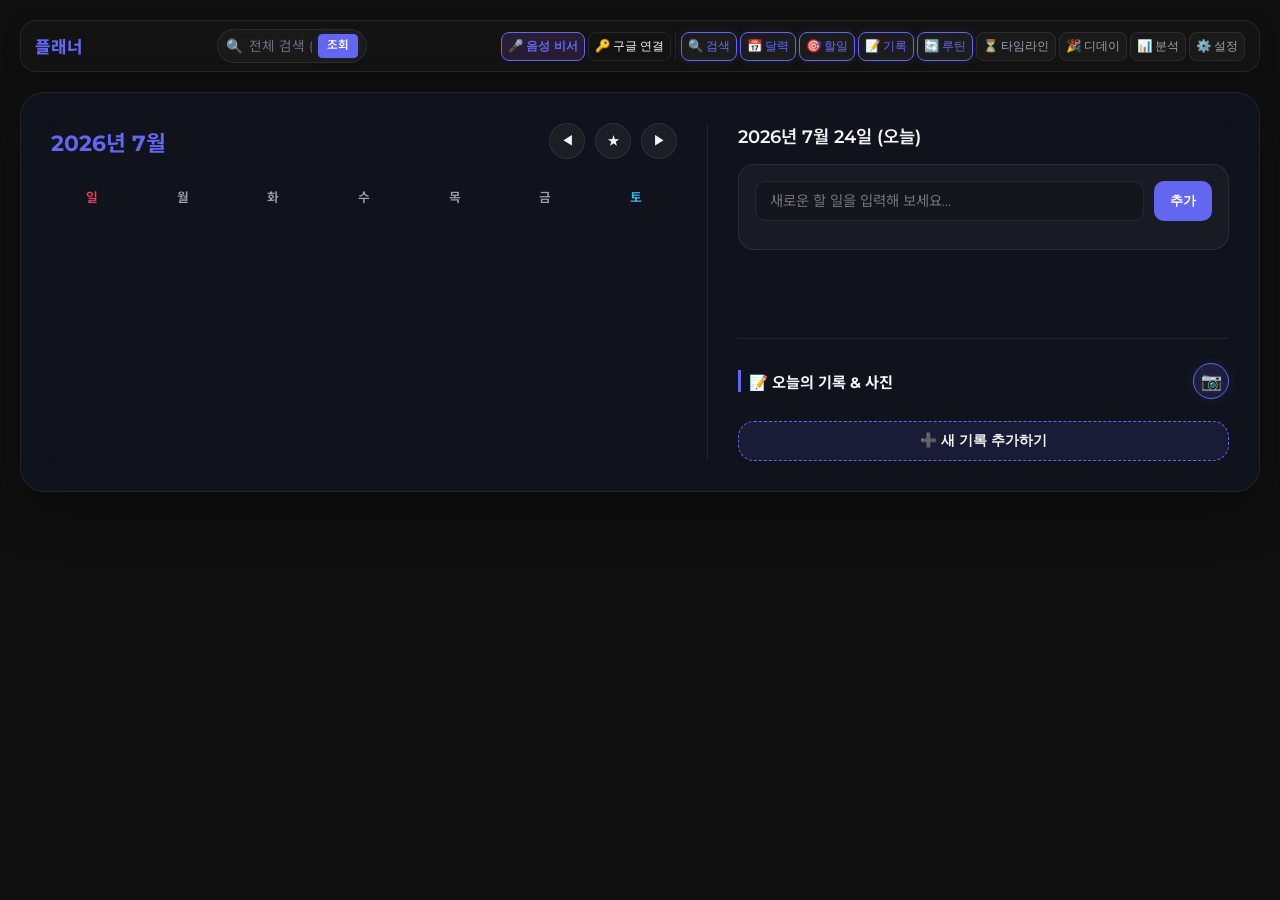
==== commit c6dcda9c: "Add files via upload" ====
--- a/index.html
+++ b/index.html
@@ -936,7 +936,7 @@
   </div>
 
   <script src="https://cdn.jsdelivr.net/npm/sortablejs@latest/Sortable.min.js"></script>
-  <script src="drawing.js?v=1788045702420"></script>
-  <script src="app.js?v=1788047569554"></script>
+  <script src="drawing.js?v=1788048014090"></script>
+  <script src="app.js?v=1788048014090"></script>
 </body>
 </html>
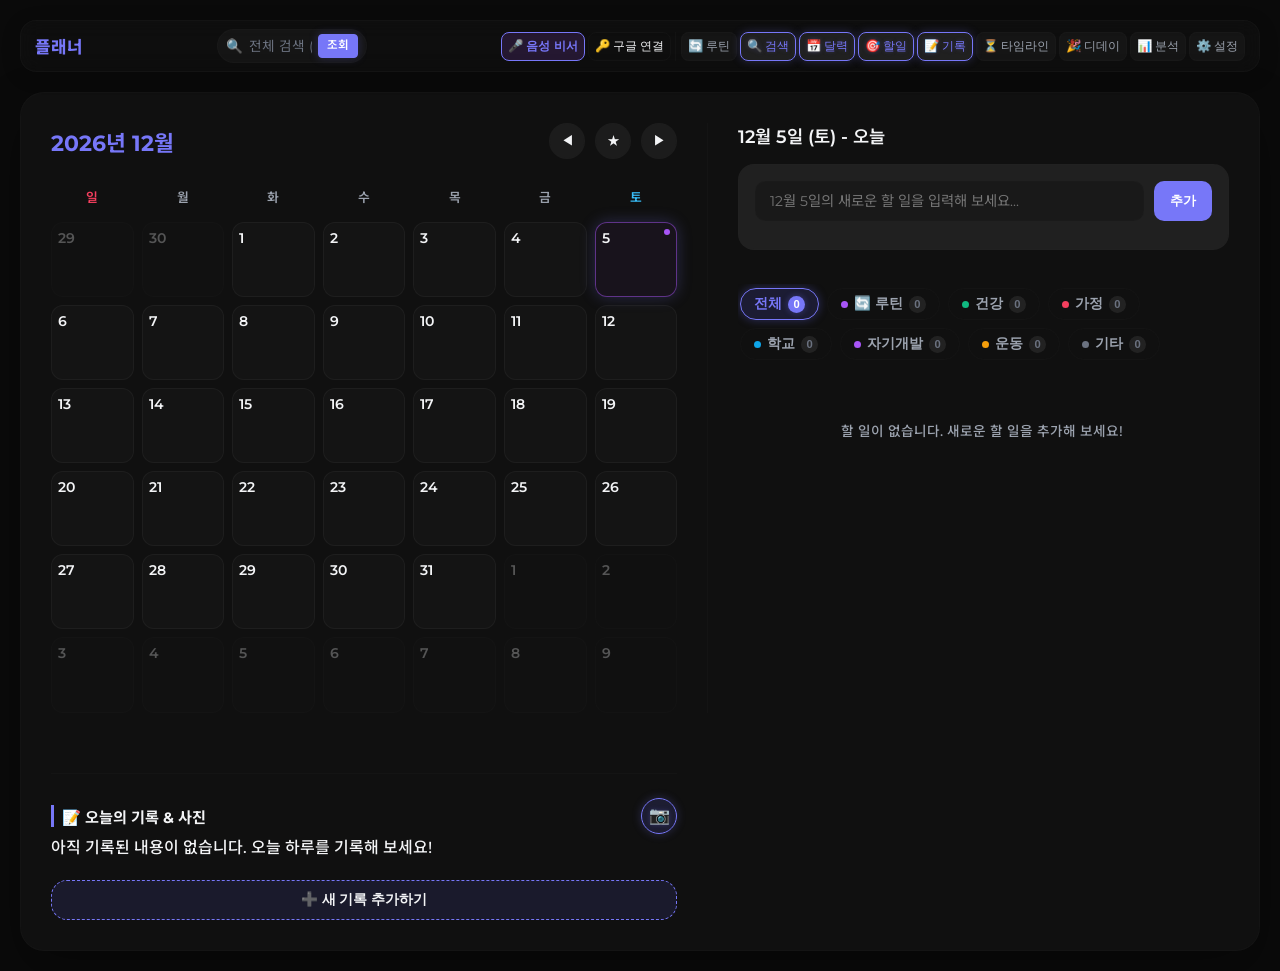
==== commit 9a2b8f3d: "Add files via upload" ====
--- a/index.html
+++ b/index.html
@@ -2,7 +2,7 @@
 <html lang="ko">
 <head>
   <meta charset="UTF-8">
-  <meta name="viewport" content="width=device-width, initial-scale=1.0">
+  <meta name="viewport" content="width=device-width, initial-scale=1.0, viewport-fit=cover">
   <title>플래너</title>
   <meta name="description" content="카테고리별 할 일 관리와 달력이 연동되는 모던하고 직관적인 투두 플래너 웹 애플리케이션입니다.">
   <link rel="manifest" href="manifest.json">
@@ -12,10 +12,17 @@
   <script src="https://cdnjs.cloudflare.com/ajax/libs/pdf.js/3.11.174/pdf.min.js"></script>
   <script>pdfjsLib.GlobalWorkerOptions.workerSrc = 'https://cdnjs.cloudflare.com/ajax/libs/pdf.js/3.11.174/pdf.worker.min.js';</script>
   <script src="https://cdnjs.cloudflare.com/ajax/libs/pdf-lib/1.17.1/pdf-lib.min.js"></script>
-  <link rel="stylesheet" href="style.css?v=1788045702420">
-  <link rel="stylesheet" href="drawing.css?v=1788045702420">
+  <link rel="stylesheet" href="style.css?v=1788057767268">
+  <link rel="stylesheet" href="drawing.css?v=1788058276511">
 </head>
 <body>
+  <!-- Global Upload Overlay -->
+  <div id="global-upload-overlay" style="display:none; position:fixed; top:0; left:0; width:100%; height:100%; background:rgba(0,0,0,0.8); z-index:99999; flex-direction:column; justify-content:center; align-items:center; color:white;">
+    <div style="font-size: 3rem; margin-bottom: 20px; animation: pulse 1.5s infinite;">🎬</div>
+    <div style="font-size: 1.2rem; font-weight: bold; margin-bottom: 10px;">대용량 파일 업로드 중...</div>
+    <div style="font-size: 0.9rem; color: #aaa;">앱을 닫거나 화면을 벗어나지 마세요.</div>
+  </div>
+
   <div class="main-wrapper" id="main-wrapper">
     <!-- Global App Header -->
     <header class="global-header">
@@ -936,7 +943,7 @@
   </div>
 
   <script src="https://cdn.jsdelivr.net/npm/sortablejs@latest/Sortable.min.js"></script>
-  <script src="drawing.js?v=1788048014090"></script>
-  <script src="app.js?v=1788048014090"></script>
+  <script src="drawing.js?v=1788058276511"></script>
+  <script src="app.js?v=1788058417385"></script>
 </body>
 </html>
--- a/style.css
+++ b/style.css
@@ -3386,7 +3386,7 @@
 .lightbox-close {
   position: absolute;
   top: -40px;
-  right: 0;
+  left: 0;
   background: none;
   border: none;
   color: white;
@@ -3745,6 +3745,20 @@
   }
   .lightbox-nav-btn.next {
     right: 10px;
+  }
+  .lightbox-close {
+    position: fixed;
+    top: 15px;
+    left: 15px;
+    background: rgba(0, 0, 0, 0.5);
+    border-radius: 50%;
+    width: 44px;
+    height: 44px;
+    display: flex;
+    align-items: center;
+    justify-content: center;
+    padding-bottom: 4px;
+    z-index: 1050;
   }
 }
 
@@ -5230,3 +5244,38 @@
 }
 
 
+/* ====== PHONE SAFE AREA (Bottom Navigation Bar) ====== */
+/* Prevent content from hiding behind phone navigation buttons */
+@supports (padding-bottom: env(safe-area-inset-bottom)) {
+  .phone-mode .todo-list {
+    padding-bottom: calc(env(safe-area-inset-bottom) + 80px);
+  }
+
+  .phone-mode .main-content,
+  .phone-mode .todo-section,
+  .phone-mode .content-wrapper {
+    padding-bottom: calc(env(safe-area-inset-bottom) + 60px);
+  }
+
+  .phone-mode .fab-btn {
+    bottom: calc(env(safe-area-inset-bottom) + 20px);
+  }
+}
+
+/* Fallback for phones without env() support */
+.phone-mode .todo-list {
+  padding-bottom: 80px;
+}
+
+/* Drawing toolbar mobile adjustments */
+.phone-mode .neon-drawing-toolbar {
+  padding-bottom: env(safe-area-inset-bottom, 0px);
+}
+
+/* Drawing fullscreen modal safe area */
+#drawing-fullscreen-modal {
+  padding-bottom: env(safe-area-inset-bottom, 0px);
+}
+
+
+
--- a/drawing.css
+++ b/drawing.css
@@ -8,35 +8,73 @@
   background: var(--bg-body, #121212);
 }
 
+/* ====== TOOLBAR ====== */
 .neon-drawing-toolbar {
   display: flex;
-  flex-wrap: nowrap;
-  align-items: center; justify-content: center;
-  justify-content: space-between;
-  padding: 8px;
-  background-color: rgba(30, 30, 30, 0.95); /* Dark background with opacity for visibility */
+  flex-wrap: wrap;           /* Allow wrapping so nothing is hidden */
+  align-items: center;
+  padding: 6px 8px;
+  background-color: rgba(28, 28, 30, 0.98);
   border-bottom: 1px solid var(--panel-border, #333);
-  gap: 8px;
+  gap: 6px;
   position: sticky;
   top: 0;
   z-index: 100;
-  backdrop-filter: blur(4px); /* Slight blur effect for overlapping content */
-}
-
-.drawing-tools, .drawing-actions {
+  backdrop-filter: blur(6px);
+  box-sizing: border-box;
+  width: 100%;
+}
+
+/* Groups */
+.drawing-tools {
   display: flex;
   gap: 4px;
-}
-
+  flex-shrink: 0;
+  align-items: center;
+}
+
+.drawing-settings {
+  display: flex;
+  align-items: center;
+  flex: 1 1 140px;
+  min-width: 80px;
+}
+
+.setting-group {
+  display: flex;
+  align-items: center;
+  gap: 5px;
+  width: 100%;
+  flex-wrap: nowrap;
+}
+
+.global-settings {
+  display: flex;
+  align-items: center;
+  gap: 4px;
+  flex-shrink: 0;
+}
+
+/* Action buttons pushed to the right — and also wraps if needed */
+.drawing-actions {
+  display: flex;
+  gap: 4px;
+  flex-shrink: 0;
+  flex-wrap: wrap;
+  align-items: center;
+  margin-left: auto;
+}
+
+/* Individual buttons */
 .tool-btn, .action-btn {
   background: none;
   border: 1px solid transparent;
   color: var(--text-color, #fff);
-  font-size: 1.1rem;
+  font-size: 1.05rem;
   padding: 0;
   border-radius: 6px;
   cursor: pointer;
-  transition: all 0.2s ease;
+  transition: all 0.15s ease;
   flex-shrink: 0;
   display: flex;
   align-items: center;
@@ -46,7 +84,7 @@
 }
 
 .tool-btn:hover, .action-btn:hover {
-  background-color: rgba(255, 255, 255, 0.1);
+  background-color: rgba(255, 255, 255, 0.12);
 }
 
 .tool-btn.active {
@@ -54,29 +92,36 @@
   border-color: rgba(255, 255, 255, 0.3);
 }
 
-.drawing-settings {
-  display: flex;
-  align-items: center;
-  flex: 1;
-  min-width: 150px;
-}
-
-.setting-group {
-  display: flex;
-  align-items: center;
-  gap: 8px;
-  width: 100%;
-}
-
+/* Thin divider between tool groups */
+.tool-divider {
+  width: 1px;
+  height: 22px;
+  background: rgba(255,255,255,0.15);
+  margin: 0 2px;
+  flex-shrink: 0;
+}
+
+/* Layout/mode toggle and close buttons */
+#btn-layout-mode, #btn-drawing-close {
+  background: rgba(255,255,255,0.08);
+  border: 1px solid rgba(255,255,255,0.15);
+  font-size: 1rem;
+}
+#btn-layout-mode:hover, #btn-drawing-close:hover {
+  background: rgba(255,255,255,0.2);
+}
+
+/* Color picker */
 .color-picker {
   -webkit-appearance: none;
   border: none;
-  width: 28px;
-  height: 28px;
+  width: 26px;
+  height: 26px;
   border-radius: 50%;
   padding: 0;
   cursor: pointer;
   background: none;
+  flex-shrink: 0;
 }
 .color-picker::-webkit-color-swatch-wrapper {
   padding: 0;
@@ -86,14 +131,17 @@
   border-radius: 50%;
 }
 
+/* Sliders */
 .size-slider, .opacity-slider {
-  flex: 1;
   cursor: pointer;
   height: 4px;
   background: #555;
   border-radius: 2px;
   outline: none;
   -webkit-appearance: none;
+  min-width: 40px;
+  max-width: 80px;
+  flex: 1;
 }
 
 .size-slider::-webkit-slider-thumb, .opacity-slider::-webkit-slider-thumb {
@@ -105,6 +153,40 @@
   cursor: pointer;
 }
 
+/* ✅ SAVE/CLOSE BUTTON — always visible, prominent blue */
+.drawing-toolbar-close-btn {
+  background: #3b82f6;
+  color: white;
+  border: none;
+  padding: 0 16px;
+  border-radius: 18px;
+  font-weight: 700;
+  cursor: pointer;
+  display: flex;
+  align-items: center;
+  justify-content: center;
+  gap: 4px;
+  flex-shrink: 0;
+  height: 32px;
+  font-size: 0.88rem;
+  box-shadow: 0 2px 10px rgba(59, 130, 246, 0.45);
+  white-space: nowrap;
+  min-width: 84px;
+  letter-spacing: 0.02em;
+}
+
+.drawing-toolbar-close-btn:hover {
+  background: #2563eb;
+  box-shadow: 0 4px 14px rgba(59, 130, 246, 0.6);
+  transform: scale(1.03);
+}
+
+/* Preset color swatches */
+.preset-color {
+  flex-shrink: 0;
+}
+
+/* ====== CANVAS ====== */
 .neon-drawing-canvas-container {
   flex: 1;
   position: relative;
@@ -118,10 +200,10 @@
   left: 0;
   width: 100%;
   height: 100%;
-  touch-action: none; /* Crucial for mobile drawing */
-}
-
-/* Fullscreen modal styles */
+  touch-action: none;
+}
+
+/* ====== FULLSCREEN MODAL ====== */
 .drawing-fullscreen-modal {
   position: fixed;
   top: 0; left: 0; right: 0; bottom: 0;
@@ -136,16 +218,12 @@
   border: none;
   border-radius: 0;
   margin-top: 0;
-  background-color: #1e1e1e; /* Ensure dark background */
+  background-color: #1e1e1e;
 }
 
 .drawing-fullscreen-modal .neon-drawing-toolbar {
   position: relative;
-  top: 0;
-  left: 0;
-  transform: none;
-  border-radius: 0;
-  padding: 8px;
+  padding: 6px 8px;
   background-color: var(--bg-nav, #1e1e1e);
   width: 100%;
   max-width: none;
@@ -155,49 +233,24 @@
   display: flex;
   flex-wrap: wrap;
   align-items: center;
-  justify-content: flex-start;
-  gap: 4px;
-}
-.drawing-fullscreen-modal .neon-drawing-toolbar::-webkit-scrollbar {
-  display: none;
-}
-
-.drawing-toolbar-close-btn {
-  background: #3b82f6;
-  color: white;
-  border: none;
-  padding: 0 14px;
-  border-radius: 18px;
-  font-weight: 600;
-  cursor: pointer;
-  display: flex;
-  align-items: center;
-  justify-content: center;
-  gap: 4px;
-  flex-shrink: 0;
-  height: 32px;
-  font-size: 0.9rem;
-  margin-left: 8px;
-  box-shadow: 0 2px 8px rgba(59, 130, 246, 0.4);
-}
-
-.drawing-toolbar-close-btn:hover {
-  background: #dc2626;
-}
-
-
+  gap: 6px;
+  box-sizing: border-box;
+}
+
+/* ====== SIDEBAR ====== */
 .drawing-sidebar {
   position: absolute;
   top: 0;
   left: 0;
   width: 200px;
   height: 100%;
-  background: rgba(30, 30, 30, 0.95);
+  background: rgba(28, 28, 30, 0.97);
   border-right: 1px solid rgba(255, 255, 255, 0.1);
   display: flex;
   flex-direction: column;
-  z-index: 100;
+  z-index: 200;
   transition: transform 0.3s ease;
+  box-shadow: 2px 0 12px rgba(0,0,0,0.3);
 }
 .drawing-sidebar.hidden {
   transform: translateX(-100%);
@@ -215,6 +268,11 @@
   border-radius: 6px;
   cursor: pointer;
   font-size: 0.9rem;
+  text-align: center;
+  box-sizing: border-box;
+}
+.sidebar-btn:hover {
+  background: rgba(255, 255, 255, 0.2);
 }
 .sidebar-thumbnails {
   flex: 1;
@@ -254,5 +312,49 @@
   border-radius: 10px;
 }
 .page-thumbnail.drag-over {
-  border-top: 2px solid #3b82f6;
-}
+  border-top: 3px solid #3b82f6;
+}
+
+/* ====== MOBILE ADJUSTMENTS ====== */
+@media (max-width: 600px) {
+  .neon-drawing-toolbar {
+    gap: 4px;
+    padding: 4px 5px;
+  }
+  .tool-btn, .action-btn {
+    width: 28px;
+    height: 28px;
+    font-size: 0.9rem;
+  }
+  .drawing-toolbar-close-btn {
+    padding: 0 10px;
+    font-size: 0.78rem;
+    min-width: 68px;
+    height: 28px;
+  }
+  .size-slider, .opacity-slider {
+    max-width: 48px;
+    min-width: 30px;
+  }
+  .preset-color {
+    width: 22px !important;
+    height: 22px !important;
+  }
+  .drawing-settings {
+    flex: 1 1 100px;
+    min-width: 60px;
+  }
+}
+
+/* Added for inline drawing view */
+.diary-drawing-container {
+  width: 100%;
+  height: 250px;
+  border: 1px solid var(--panel-border, #444);
+  border-radius: 8px;
+  overflow: hidden;
+  margin-top: 6px;
+}
+.diary-drawing-container.view-mode {
+  height: 250px;
+}
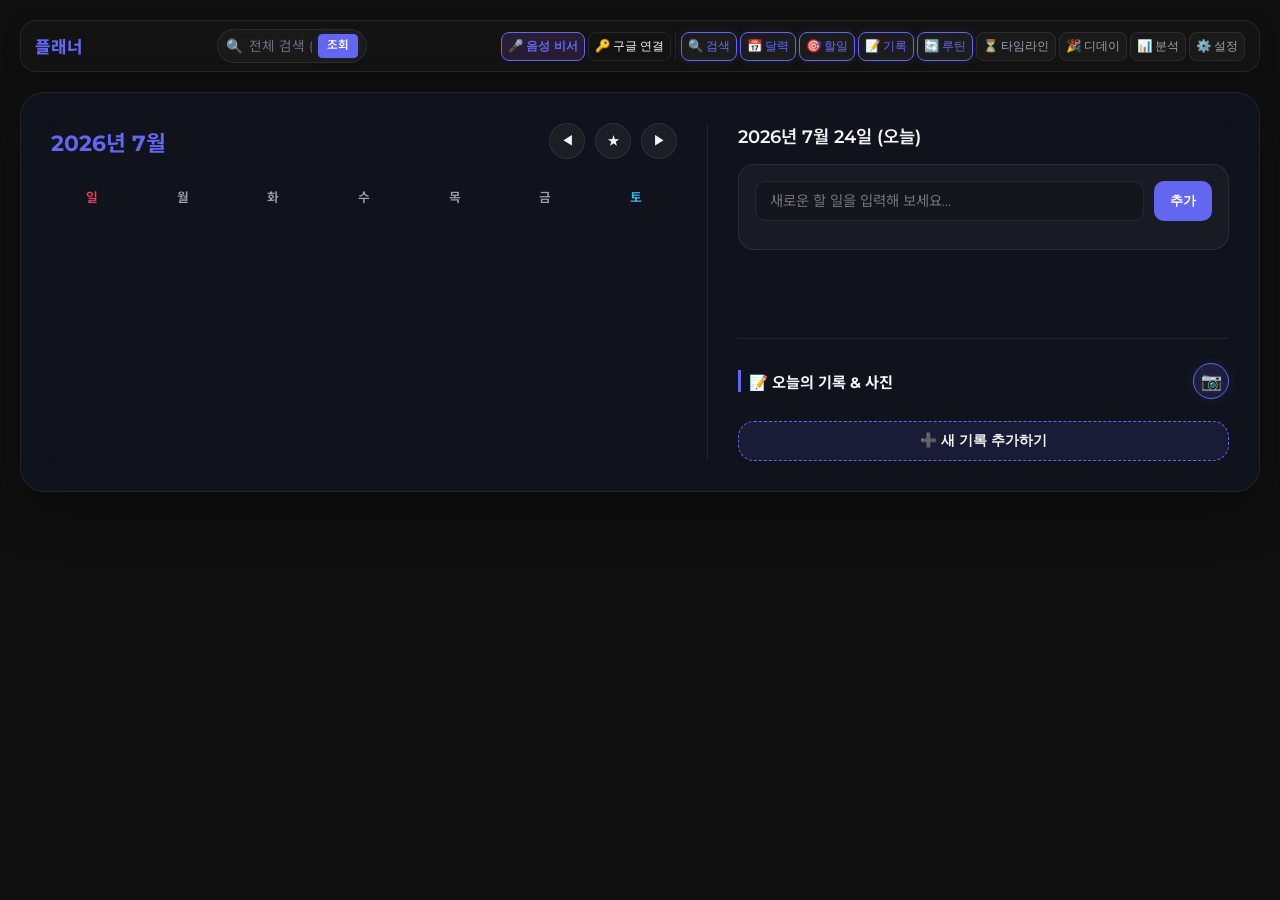
==== commit 9cd8d43b: "Add files via upload" ====
--- a/index.html
+++ b/index.html
@@ -401,9 +401,14 @@
               </div>
               <div id="new-record-audio-previews" class="audio-previews-container" style="display: flex; flex-direction: column; gap: 8px; margin-top: 8px;"></div>
               
-              <button type="button" id="btn-toggle-new-record-drawing" class="diary-photo-upload-label" style="margin-top:10px; display:block; width:100%; text-align:left; background:transparent; border:none; cursor:pointer;">
-                <span class="upload-icon">🎨</span> 손그림 그리기 (열기/닫기)
-              </button>
+              <div style="display:flex; justify-content:space-between; align-items:center;">
+                <button type="button" id="btn-toggle-new-record-drawing" class="diary-photo-upload-label" style="margin-top:10px; text-align:left; background:transparent; border:none; cursor:pointer;">
+                  <span class="upload-icon">🎨</span> 손그림 그리기 (열기/닫기)
+                </button>
+                <button type="button" id="btn-delete-new-record-drawing" style="display:none; margin-top:10px; padding:6px 12px; background:rgba(239, 68, 68, 0.1); color:#ef4444; border:1px solid #ef4444; border-radius:6px; cursor:pointer; font-size:0.8rem;">
+                  🗑️ 삭제
+                </button>
+              </div>
               <div id="new-record-drawing-container" class="diary-drawing-container hidden" style="display: none;"></div>
 
               <div class="record-actions">
@@ -767,9 +772,14 @@
 
       <!-- Drawing -->
       <div class="todo-modal-field">
-        <button type="button" id="btn-toggle-todo-modal-drawing" class="todo-modal-label" style="display: block; width: 100%; text-align: left; background: transparent; border: none; font-size: 0.8rem; margin-bottom: 6px; cursor: pointer;">
-          <span class="upload-icon">🎨</span> 손그림 그리기 (열기/닫기)
-        </button>
+        <div style="display:flex; justify-content:space-between; align-items:center; margin-bottom: 6px;">
+          <button type="button" id="btn-toggle-todo-modal-drawing" class="todo-modal-label" style="text-align: left; background: transparent; border: none; font-size: 0.8rem; cursor: pointer;">
+            <span class="upload-icon">🎨</span> 손그림 그리기 (열기/닫기)
+          </button>
+          <button type="button" id="btn-delete-todo-modal-drawing" style="display:none; padding:6px 12px; background:rgba(239, 68, 68, 0.1); color:#ef4444; border:1px solid #ef4444; border-radius:6px; cursor:pointer; font-size:0.8rem;">
+            🗑️ 삭제
+          </button>
+        </div>
         <div id="todo-edit-modal-drawing-container" class="diary-drawing-container hidden" style="display: none;"></div>
       </div>
       
@@ -944,6 +954,6 @@
 
   <script src="https://cdn.jsdelivr.net/npm/sortablejs@latest/Sortable.min.js"></script>
   <script src="drawing.js?v=1788058276511"></script>
-  <script src="app.js?v=1788058417385"></script>
+  <script src="app.js?v=202609022022"></script>
 </body>
 </html>
